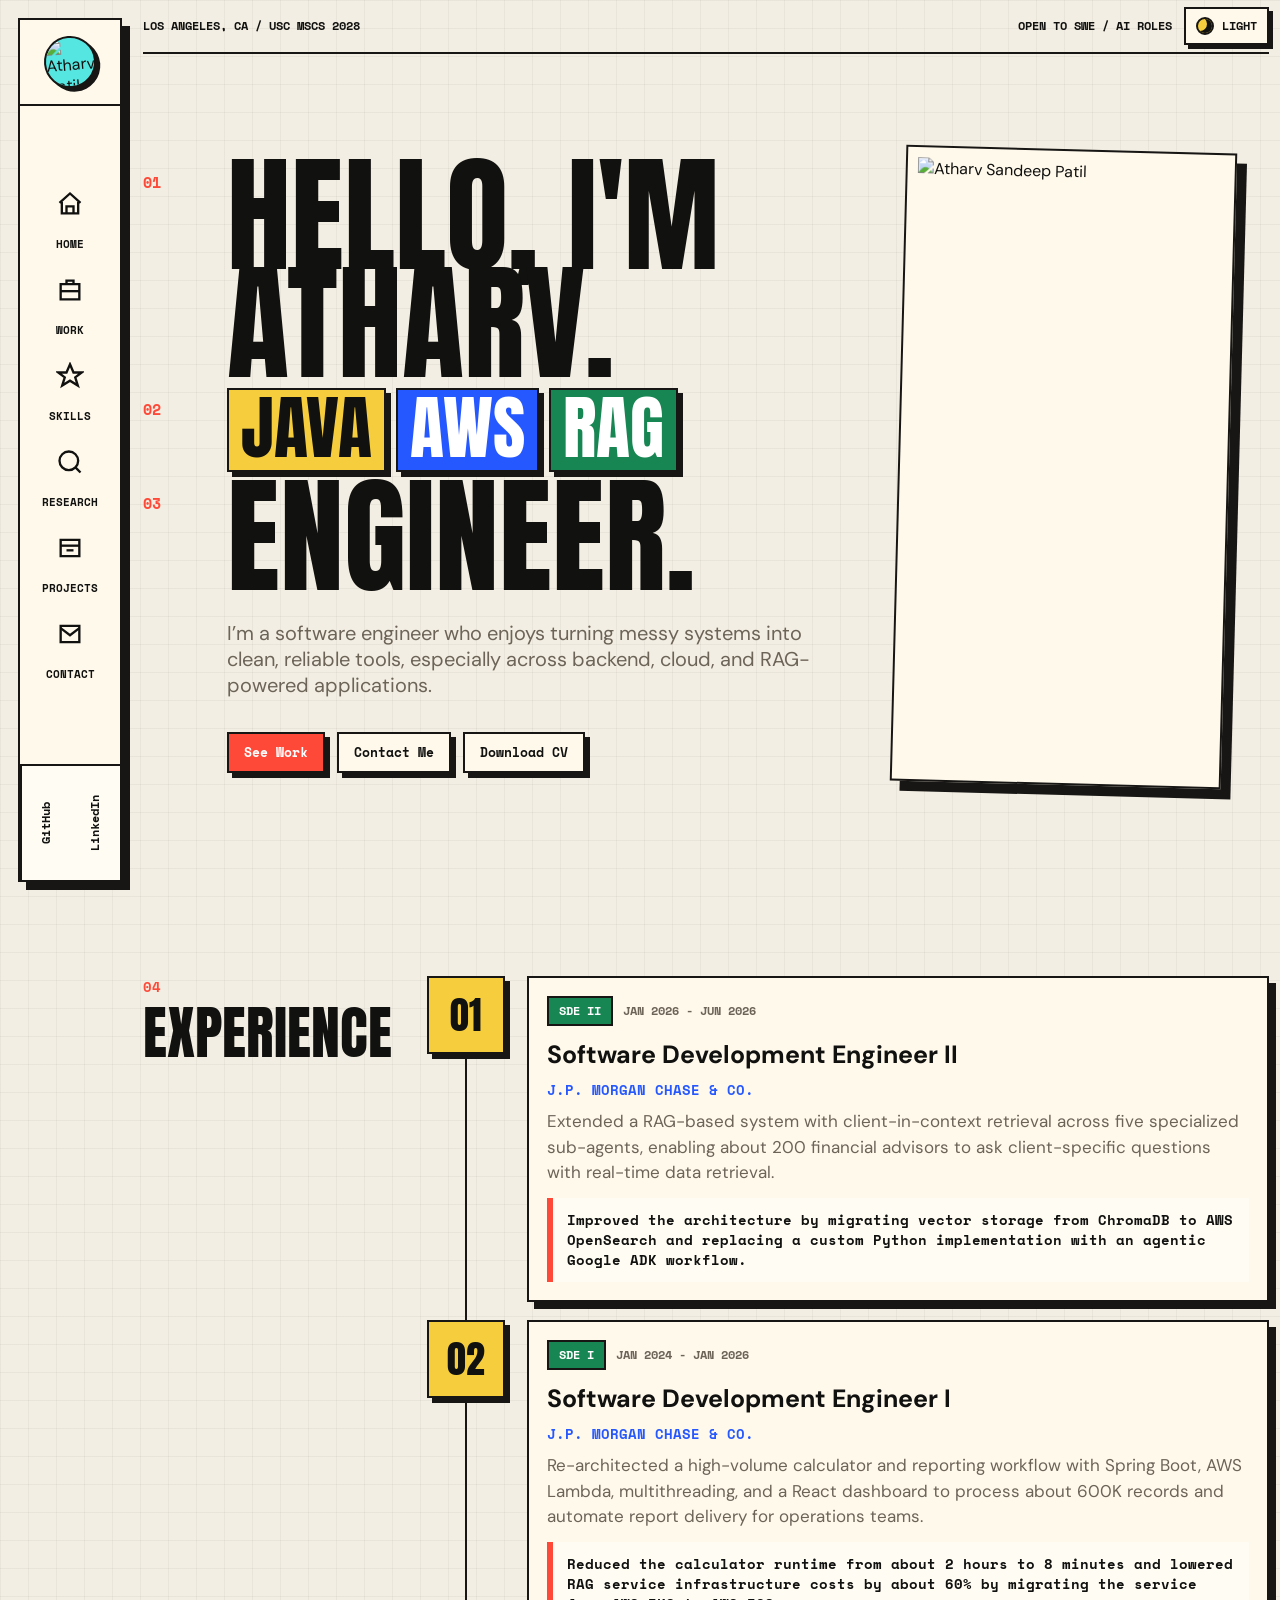
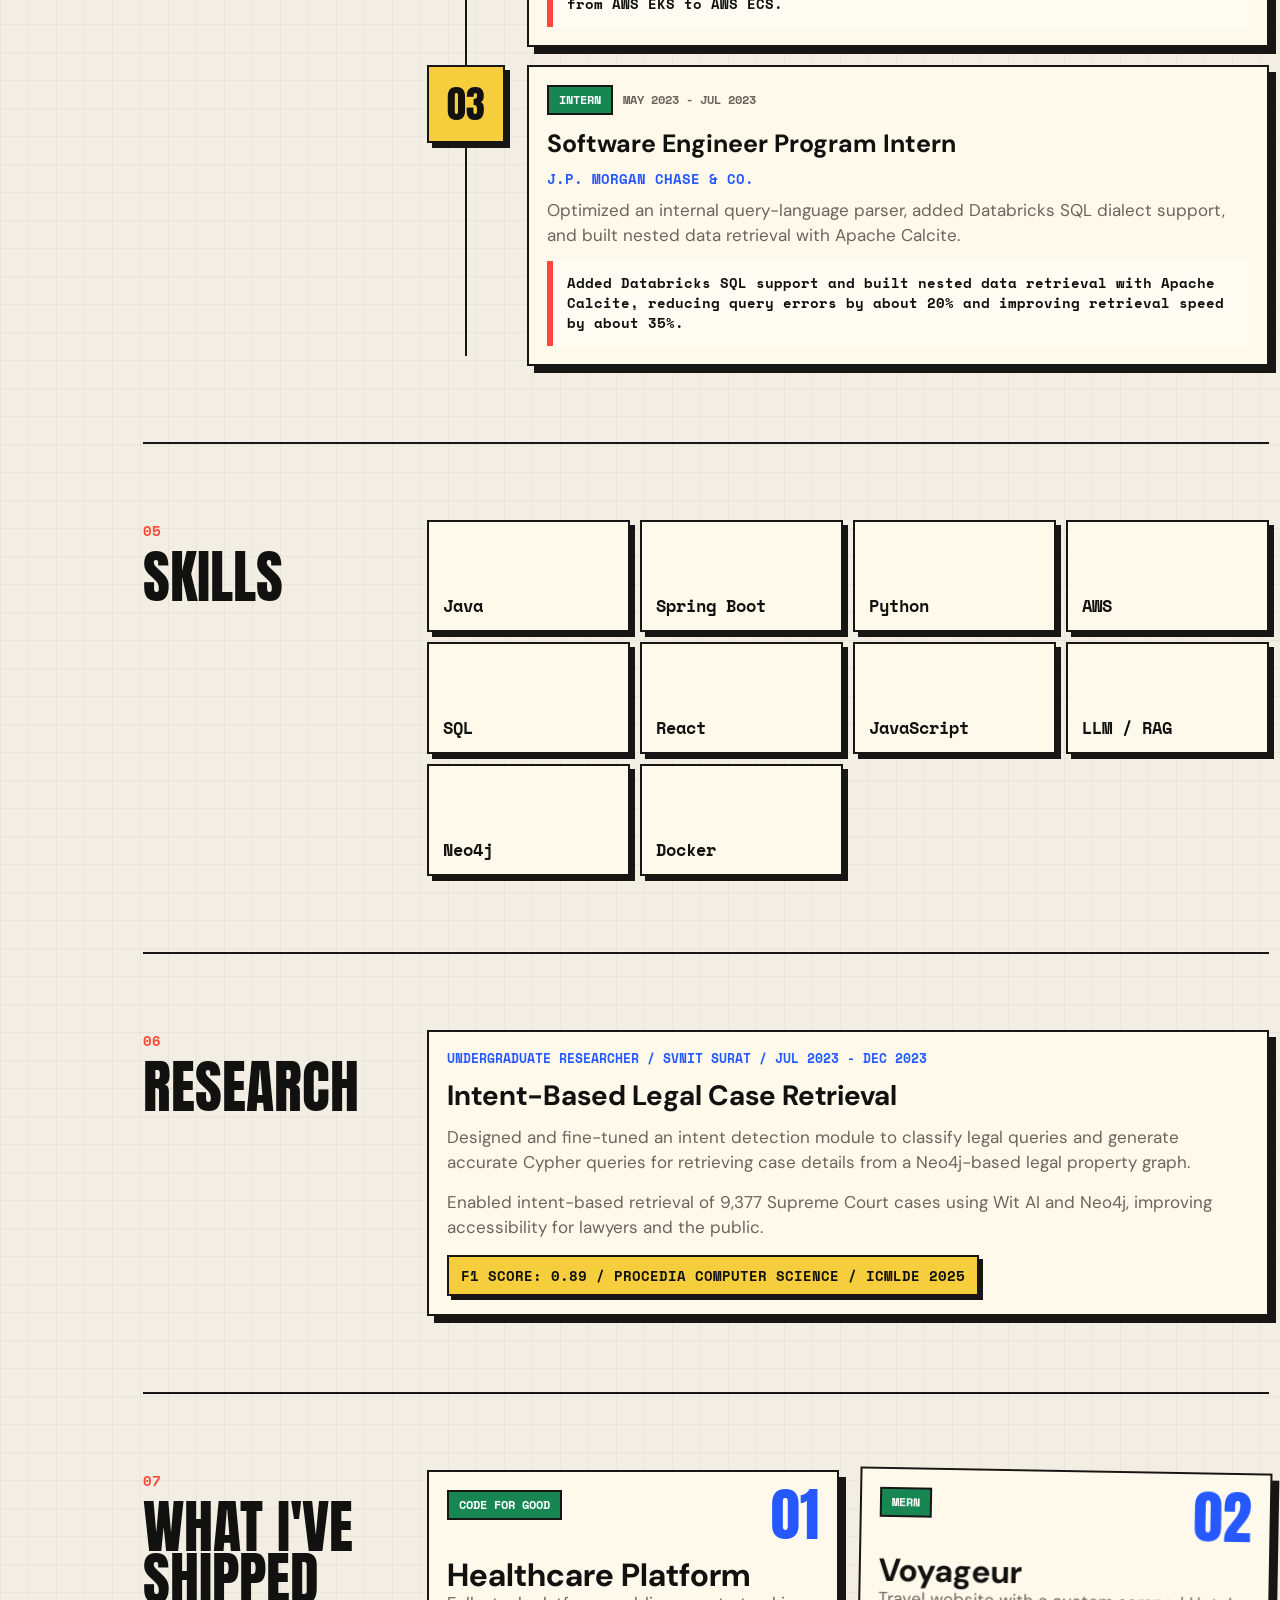
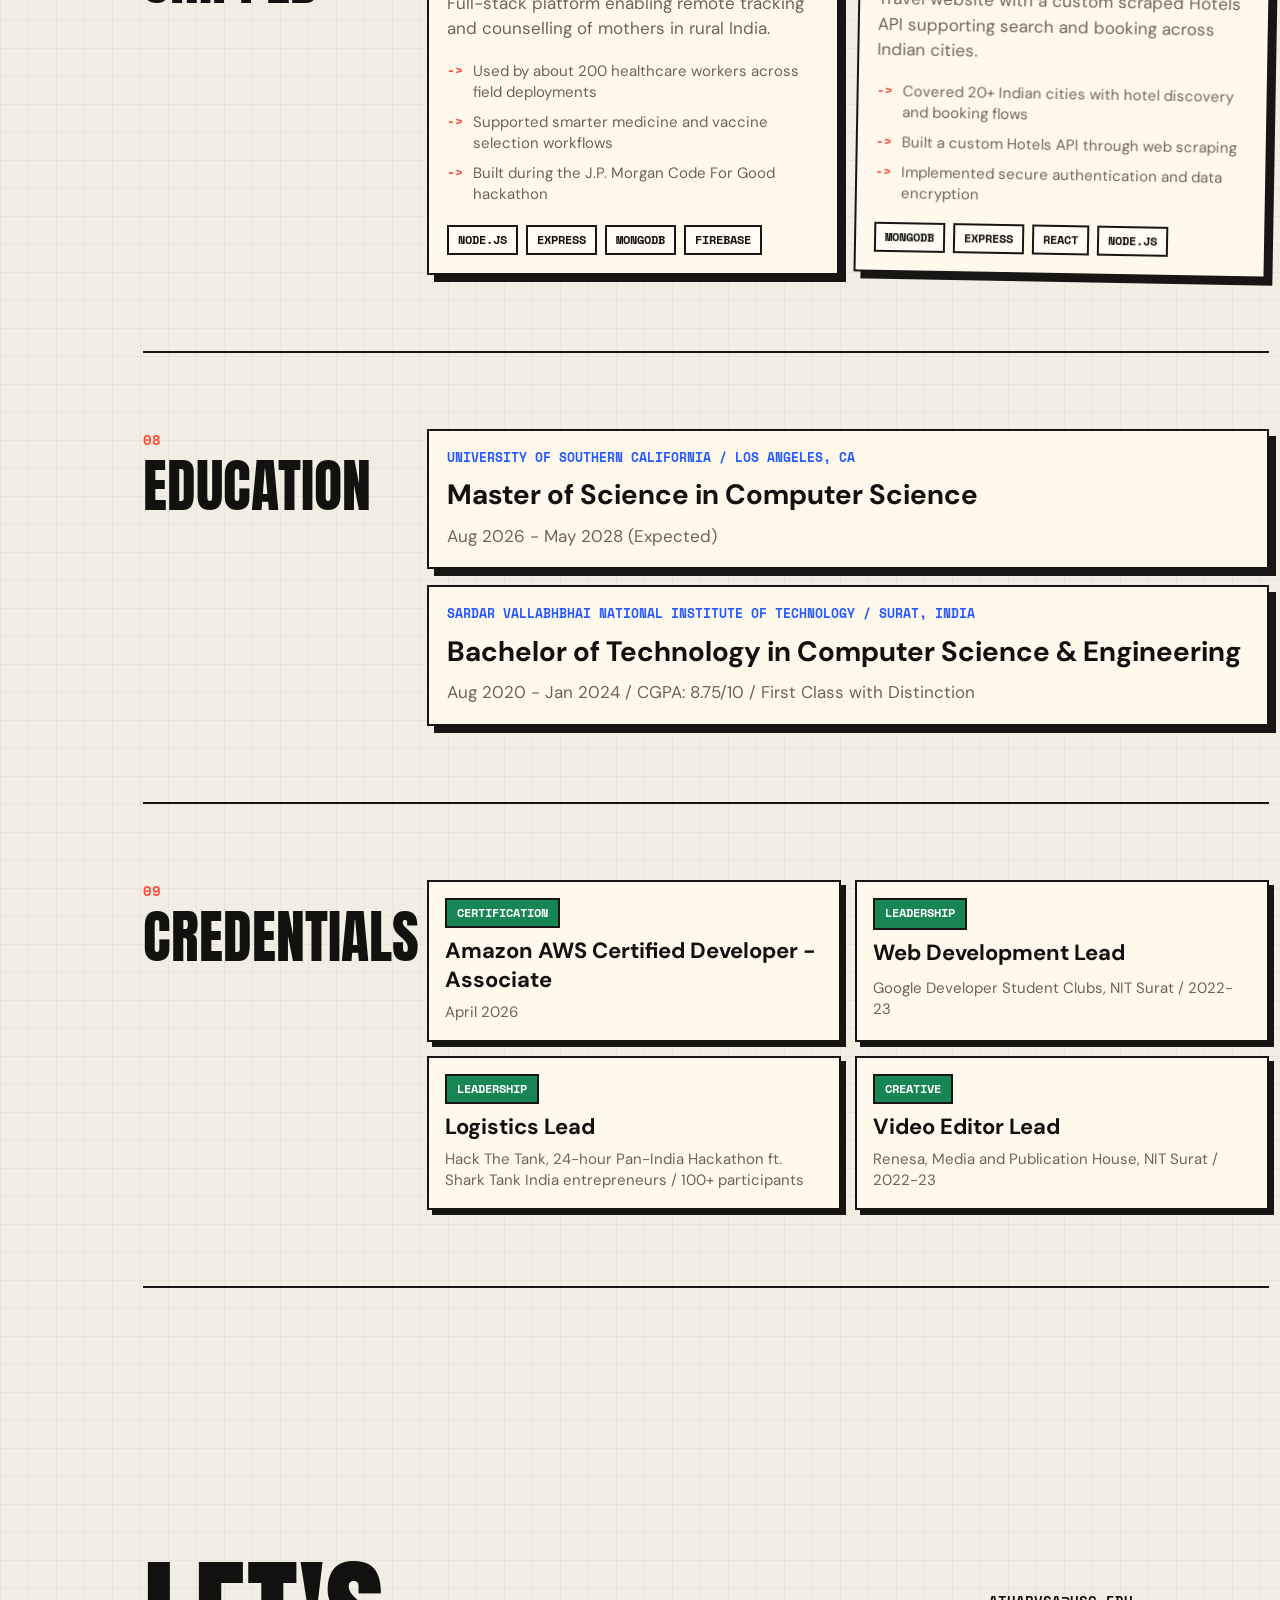
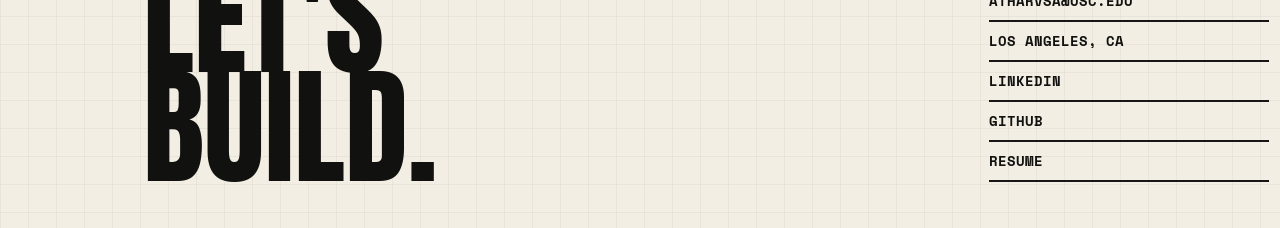
==== prototype/porfolio-v2-prototype.html @ e9c9cb38 "Polish prototype hero and experience copy" ====
<!doctype html>
<html lang="en">
<head>
  <meta charset="UTF-8">
  <meta name="viewport" content="width=device-width, initial-scale=1">
  <title>Atharv Sandeep Patil - Portfolio Prototype</title>
  <link rel="preconnect" href="https://fonts.googleapis.com">
  <link rel="preconnect" href="https://fonts.gstatic.com" crossorigin>
  <link href="https://fonts.googleapis.com/css2?family=Anton&family=DM+Sans:wght@400;500;700&family=Space+Mono:wght@400;700&display=swap" rel="stylesheet">
  <style>
    :root {
      --paper: #f3eee3;
      --ink: #11110f;
      --muted: #6d6458;
      --line: #171614;
      --card: #fff9ec;
      --red: #ff4938;
      --blue: #2658ff;
      --green: #178653;
      --yellow: #f6ce3d;
      --grid-line: rgba(17,17,15,.045);
      --dock-fill: rgba(255,255,255,.38);
      --rail: 104px;
      --max: 1180px;
    }
    [data-theme="dark"] {
      --paper: #10100f;
      --ink: #f3eee3;
      --muted: #b9ad9b;
      --line: #f3eee3;
      --card: #191817;
      --red: #ff5a48;
      --blue: #6f92ff;
      --green: #35b978;
      --yellow: #f6ce3d;
      --grid-line: rgba(243,238,227,.055);
      --dock-fill: rgba(255,255,255,.07);
    }
    * { box-sizing: border-box; }
    html { scroll-behavior: smooth; }
    body {
      margin: 0;
      color: var(--ink);
      background:
        linear-gradient(var(--grid-line) 1px, transparent 1px),
        linear-gradient(90deg, var(--grid-line) 1px, transparent 1px),
        var(--paper);
      background-size: 28px 28px;
      font-family: "DM Sans", sans-serif;
      transition: background .22s ease, color .22s ease;
    }
    .side-nav {
      position: fixed;
      inset: 18px auto 18px 18px;
      z-index: 30;
      width: var(--rail);
      border: 2px solid var(--line);
      background: var(--card);
      box-shadow: 8px 8px 0 var(--line);
      display: grid;
      grid-template-rows: 86px 1fr 116px;
    }
    .mark {
      display: grid;
      place-items: center;
      border-bottom: 2px solid var(--line);
      color: var(--ink);
      background: var(--card);
      text-decoration: none;
    }
    .mark img {
      width: 52px;
      height: 52px;
      border: 2px solid var(--line);
      border-radius: 50%;
      background: #55e6e1;
      box-shadow: 4px 4px 0 var(--line);
      transform: rotate(-5deg);
    }
    .rail-links {
      display: grid;
      align-content: center;
      gap: 8px;
      padding: 12px 10px;
    }
    .rail-links a {
      min-height: 78px;
      color: var(--ink);
      text-decoration: none;
      border: 2px solid transparent;
      display: grid;
      place-items: center;
      gap: 8px;
      font: 700 11px/1 "Space Mono", monospace;
      text-transform: uppercase;
      border-radius: 18px;
      transition: background .18s ease, color .18s ease, border-color .18s ease, transform .18s ease;
    }
    .rail-links a:first-child { border-top: 2px solid transparent; }
    .rail-links a:hover {
      background: var(--yellow);
      border-color: var(--line);
      transform: rotate(-2deg);
    }
    .rail-links svg {
      width: 28px;
      height: 28px;
      stroke-width: 2;
    }
    .rail-bottom {
      border-top: 2px solid var(--line);
      display: grid;
      grid-template-columns: 1fr 1fr;
    }
    .rail-bottom a {
      display: grid;
      place-items: center;
      color: var(--ink);
      text-decoration: none;
      font: 700 12px/1 "Space Mono", monospace;
      border-right: 2px solid var(--line);
      writing-mode: vertical-rl;
      transform: rotate(180deg);
      background: var(--dock-fill);
    }
    .rail-bottom a:last-child { border-right: 0; }
    .page {
      margin-left: calc(var(--rail) + 28px);
    }
    .wrap {
      width: min(var(--max), calc(92vw - var(--rail) / 2));
      margin: 0 auto;
    }
    .top-strip {
      min-height: 54px;
      border-bottom: 2px solid var(--line);
      display: flex;
      justify-content: space-between;
      align-items: center;
      font: 700 12px/1 "Space Mono", monospace;
      text-transform: uppercase;
    }
    .top-strip span {
      display: inline-flex;
      align-items: center;
      gap: 12px;
      flex-wrap: wrap;
    }
    .theme-toggle {
      color: var(--ink);
      background: var(--card);
      border: 2px solid var(--line);
      padding: 8px 10px;
      font: 700 12px/1 "Space Mono", monospace;
      text-transform: uppercase;
      cursor: pointer;
      box-shadow: 4px 4px 0 var(--line);
      display: inline-flex;
      align-items: center;
      gap: 8px;
      transition: transform .16s ease, box-shadow .16s ease, background .16s ease;
    }
    .theme-toggle:hover {
      background: var(--yellow);
      transform: translate(2px, 2px);
      box-shadow: 2px 2px 0 var(--line);
    }
    .toggle-icon {
      width: 18px;
      height: 18px;
      border: 2px solid var(--line);
      border-radius: 50%;
      background: var(--yellow);
      box-shadow: inset -5px -2px 0 var(--ink);
    }
    [data-theme="dark"] .toggle-icon {
      background: var(--ink);
      box-shadow: inset 6px 0 0 var(--yellow);
    }
    .hero {
      min-height: calc(100vh - 54px);
      display: grid;
      grid-template-columns: 1.25fr .75fr;
      gap: 30px;
      align-items: center;
      padding: 34px 0 54px;
    }
    .hello {
      display: grid;
      gap: 10px;
    }
    .sentence {
      display: grid;
      grid-template-columns: 70px 1fr;
      gap: 14px;
      align-items: start;
    }
    .sentence small {
      padding-top: 14px;
      font: 700 15px/1 "Space Mono", monospace;
      color: var(--red);
    }
    h1 {
      margin: 0;
      font: 400 clamp(4.4rem, 10vw, 11rem)/.85 Anton, sans-serif;
      text-transform: uppercase;
      letter-spacing: 0;
    }
    .role {
      display: flex;
      flex-wrap: wrap;
      gap: 10px;
      font: 400 clamp(2.7rem, 5.5vw, 6rem)/.9 Anton, sans-serif;
      text-transform: uppercase;
    }
    .word {
      border: 2px solid var(--line);
      padding: 6px 12px 10px;
      background: var(--yellow);
      box-shadow: 5px 5px 0 var(--line);
    }
    .word:nth-child(2) { background: var(--blue); color: #fff; }
    .word:nth-child(3) { background: var(--green); color: #fff; }
    .lede {
      max-width: 720px;
      color: var(--muted);
      font-size: 20px;
      margin: 20px 0 0 84px;
    }
    .actions {
      display: flex;
      gap: 12px;
      flex-wrap: wrap;
      margin: 24px 0 0 84px;
    }
    .btn {
      color: var(--ink);
      text-decoration: none;
      border: 2px solid var(--line);
      background: var(--card);
      padding: 12px 15px;
      font: 700 13px/1 "Space Mono", monospace;
      box-shadow: 5px 5px 0 var(--line);
      transition: transform .16s ease, box-shadow .16s ease;
    }
    .btn:hover {
      transform: translate(3px, 3px);
      box-shadow: 2px 2px 0 var(--line);
    }
    .btn.primary {
      background: var(--red);
      color: #fff;
    }
    .photo-card {
      border: 2px solid var(--line);
      background: var(--card);
      padding: 10px;
      box-shadow: 10px 10px 0 var(--line);
      transform: rotate(1.5deg);
    }
    .photo-card img {
      width: 100%;
      height: min(68vh, 640px);
      object-fit: cover;
      object-position: center 22%;
      display: block;
    }
    .section {
      display: grid;
      grid-template-columns: 250px 1fr;
      gap: 34px;
      padding: 76px 0;
      border-bottom: 2px solid var(--line);
    }
    .section-title {
      position: sticky;
      top: 24px;
      align-self: start;
    }
    .section-title small {
      font: 700 14px/1 "Space Mono", monospace;
      color: var(--red);
    }
    .section-title h2 {
      margin: 10px 0 0;
      font: 400 58px/.9 Anton, sans-serif;
      text-transform: uppercase;
    }
    .stack {
      display: grid;
      gap: 16px;
    }
    .timeline {
      position: relative;
      display: grid;
      gap: 18px;
    }
    .timeline::before {
      content: "";
      position: absolute;
      left: 38px;
      top: 10px;
      bottom: 10px;
      width: 2px;
      background: var(--line);
    }
    .timeline-item {
      display: grid;
      grid-template-columns: 82px 1fr;
      gap: 18px;
      position: relative;
    }
    .timeline-dot {
      width: 78px;
      height: 78px;
      border: 2px solid var(--line);
      background: var(--yellow);
      display: grid;
      place-items: center;
      font: 400 38px/.85 Anton, sans-serif;
      color: var(--ink);
      box-shadow: 5px 5px 0 var(--line);
      z-index: 1;
    }
    .timeline-card {
      border: 2px solid var(--line);
      background: var(--card);
      box-shadow: 7px 7px 0 var(--line);
      padding: 18px;
      display: grid;
      gap: 12px;
      transition: transform .16s ease, box-shadow .16s ease;
    }
    .timeline-card:hover {
      transform: translate(3px, 3px);
      box-shadow: 4px 4px 0 var(--line);
    }
    .timeline-meta {
      display: flex;
      align-items: center;
      gap: 10px;
      flex-wrap: wrap;
    }
    .timeline-role {
      border: 2px solid var(--line);
      background: var(--green);
      color: #fff;
      padding: 7px 10px;
      font: 700 12px/1 "Space Mono", monospace;
      text-transform: uppercase;
    }
    .timeline-date {
      color: var(--muted);
      font: 700 12px/1 "Space Mono", monospace;
      text-transform: uppercase;
    }
    .timeline-card h3 {
      margin: 0;
      font-size: 25px;
    }
    .timeline-company {
      color: var(--blue);
      font: 700 14px/1 "Space Mono", monospace;
      text-transform: uppercase;
    }
    .timeline-card p {
      margin: 0;
      color: var(--muted);
      font-size: 17px;
      line-height: 1.5;
    }
    .timeline-highlight {
      border-left: 6px solid var(--red);
      background: var(--dock-fill);
      padding: 12px 14px;
      color: var(--ink);
      font: 700 14px/1.45 "Space Mono", monospace;
    }
    .case {
      display: grid;
      grid-template-columns: 82px 1fr 150px;
      gap: 18px;
      border: 2px solid var(--line);
      background: var(--card);
      padding: 16px;
      box-shadow: 7px 7px 0 var(--line);
    }
    .case-num {
      font: 400 58px/.85 Anton, sans-serif;
      color: var(--green);
    }
    .case h3 {
      margin: 0 0 8px;
      font-size: 24px;
    }
    .case p {
      margin: 0;
      color: var(--muted);
      font-size: 17px;
    }
    .tag {
      justify-self: end;
      align-self: start;
      border: 2px solid var(--line);
      background: var(--yellow);
      padding: 8px 10px;
      font: 700 12px/1 "Space Mono", monospace;
      text-transform: uppercase;
    }
    .skills {
      display: grid;
      grid-template-columns: repeat(4, 1fr);
      gap: 10px;
    }
    .skill {
      min-height: 112px;
      border: 2px solid var(--line);
      background: var(--card);
      padding: 14px;
      display: grid;
      align-content: end;
      font: 700 17px/1.1 "Space Mono", monospace;
      box-shadow: 5px 5px 0 var(--line);
    }
    .project-grid {
      display: grid;
      grid-template-columns: repeat(2, 1fr);
      gap: 18px;
    }
    .project-card {
      min-height: 360px;
      border: 2px solid var(--line);
      background: var(--card);
      box-shadow: 7px 7px 0 var(--line);
      padding: 18px;
      display: grid;
      align-content: space-between;
      gap: 18px;
      transition: transform .16s ease, box-shadow .16s ease, background .16s ease;
    }
    .project-card:nth-child(2) {
      transform: rotate(1deg);
    }
    .project-card:hover {
      transform: translate(3px, 3px);
      box-shadow: 4px 4px 0 var(--line);
      background: var(--yellow);
    }
    .project-card:nth-child(2):hover {
      transform: rotate(1deg) translate(3px, 3px);
    }
    .project-top {
      display: flex;
      justify-content: space-between;
      align-items: flex-start;
      gap: 14px;
    }
    .project-tag {
      width: fit-content;
      border: 2px solid var(--line);
      background: var(--green);
      color: #fff;
      padding: 7px 10px;
      font: 700 12px/1 "Space Mono", monospace;
      text-transform: uppercase;
    }
    .project-index {
      font: 400 58px/.85 Anton, sans-serif;
      color: var(--blue);
    }
    .project-card h3 {
      margin: 0;
      font-size: 32px;
      line-height: 1;
    }
    .project-card p {
      margin: 0;
      color: var(--muted);
      font-size: 17px;
      line-height: 1.5;
    }
    .project-bullets {
      list-style: none;
      display: grid;
      gap: 9px;
      padding: 0;
      margin: 0;
    }
    .project-bullets li {
      color: var(--muted);
      font-size: 15px;
      line-height: 1.4;
      display: grid;
      grid-template-columns: 18px 1fr;
      gap: 8px;
    }
    .project-bullets li::before {
      content: "->";
      color: var(--red);
      font: 700 13px/1.4 "Space Mono", monospace;
    }
    .tech-stack {
      display: flex;
      flex-wrap: wrap;
      gap: 8px;
    }
    .tech-chip {
      border: 2px solid var(--line);
      background: var(--dock-fill);
      color: var(--ink);
      padding: 7px 9px;
      font: 700 12px/1 "Space Mono", monospace;
      text-transform: uppercase;
    }
    .research-card,
    .education-card {
      border: 2px solid var(--line);
      background: var(--card);
      box-shadow: 7px 7px 0 var(--line);
      padding: 18px;
      display: grid;
      gap: 14px;
    }
    .research-card h3,
    .education-card h3 {
      margin: 0;
      font-size: 28px;
      line-height: 1.05;
    }
    .research-meta,
    .education-meta {
      color: var(--blue);
      font: 700 13px/1.35 "Space Mono", monospace;
      text-transform: uppercase;
    }
    .research-card p,
    .education-card p {
      margin: 0;
      color: var(--muted);
      font-size: 17px;
      line-height: 1.5;
    }
    .research-score {
      width: fit-content;
      border: 2px solid var(--line);
      background: var(--yellow);
      padding: 10px 12px;
      font: 700 14px/1.25 "Space Mono", monospace;
      text-transform: uppercase;
      box-shadow: 4px 4px 0 var(--line);
    }
    .cert-list {
      display: grid;
      grid-template-columns: repeat(2, 1fr);
      gap: 14px;
    }
    .cert-item {
      border: 2px solid var(--line);
      background: var(--card);
      box-shadow: 5px 5px 0 var(--line);
      padding: 16px;
      display: grid;
      gap: 8px;
    }
    .cert-item h3 {
      margin: 0;
      font-size: 22px;
    }
    .cert-item p {
      margin: 0;
      color: var(--muted);
      font-size: 15px;
      line-height: 1.45;
    }
    .cert-label {
      width: fit-content;
      border: 2px solid var(--line);
      background: var(--green);
      color: #fff;
      padding: 7px 10px;
      font: 700 12px/1 "Space Mono", monospace;
      text-transform: uppercase;
    }
    .contact {
      min-height: 60vh;
      display: grid;
      grid-template-columns: 1fr 280px;
      gap: 26px;
      align-items: end;
      padding: 80px 0 46px;
    }
    .contact h2 {
      margin: 0;
      font: 400 clamp(4.2rem, 10vw, 10rem)/.85 Anton, sans-serif;
      text-transform: uppercase;
    }
    .contact a {
      display: block;
      color: var(--ink);
      text-decoration: none;
      border-bottom: 2px solid var(--line);
      padding: 12px 0;
      font: 700 14px/1 "Space Mono", monospace;
      text-transform: uppercase;
    }
    @media (max-width: 980px) {
      :root { --rail: 78px; }
      .side-nav {
        inset: 14px auto 14px 14px;
        grid-template-rows: 70px 1fr 96px;
        box-shadow: 5px 5px 0 var(--line);
      }
      .mark { font-size: 20px; }
      .mark img {
        width: 44px;
        height: 44px;
        box-shadow: 3px 3px 0 var(--line);
      }
      .rail-links { padding: 8px 7px; gap: 6px; }
      .rail-links a { min-height: 70px; font-size: 0; border-radius: 14px; }
      .rail-links svg { width: 25px; height: 25px; }
      .hero, .section, .contact { grid-template-columns: 1fr; }
      .photo-card { transform: none; }
      .timeline::before { left: 34px; }
      .timeline-item { grid-template-columns: 74px 1fr; }
      .timeline-dot {
        width: 70px;
        height: 70px;
        font-size: 34px;
      }
      .case { grid-template-columns: 1fr; }
      .tag { justify-self: start; }
      .skills { grid-template-columns: repeat(2, 1fr); }
      .project-grid { grid-template-columns: 1fr; }
      .cert-list { grid-template-columns: 1fr; }
      .project-card:nth-child(2) { transform: none; }
      .project-card:nth-child(2):hover { transform: translate(3px, 3px); }
      .section-title { position: static; }
    }
    @media (max-width: 620px) {
      :root { --rail: 0px; }
      .side-nav {
        inset: auto 12px 12px 12px;
        width: auto;
        height: 70px;
        grid-template-rows: 1fr;
        grid-template-columns: 64px 1fr;
        border: 2px solid var(--line);
        box-shadow: 5px 5px 0 var(--line);
      }
      .mark { border-bottom: 0; border-right: 2px solid var(--line); }
      .rail-links {
        grid-auto-flow: column;
        grid-auto-columns: 1fr;
        align-content: stretch;
        padding: 6px;
      }
      .rail-links a {
        min-height: 54px;
        border-top: 0;
        border-bottom: 0;
        border-right: 0;
        border-radius: 12px;
      }
      .rail-links a:first-child { border-top: 0; }
      .rail-bottom { display: none; }
      .page { margin-left: 0; padding-bottom: 74px; }
      .wrap { width: min(92vw, var(--max)); }
      .top-strip {
        display: flex;
        min-height: auto;
        padding: 14px 0;
        gap: 12px;
        align-items: flex-start;
        flex-direction: column;
      }
      .hero { padding-top: 34px; min-height: auto; }
      h1 { font-size: 64px; }
      .role { font-size: 38px; }
      .sentence { grid-template-columns: 42px 1fr; }
      .lede, .actions { margin-left: 0; }
      .timeline::before { display: none; }
      .timeline-item { grid-template-columns: 1fr; }
      .timeline-dot {
        width: fit-content;
        height: auto;
        padding: 8px 12px;
      }
      .skills, .project-grid, .cert-list { grid-template-columns: 1fr; }
    }
  </style>
</head>
<body>
  <aside class="side-nav" aria-label="Primary navigation">
    <a class="mark" href="#home" aria-label="Atharv Patil home">
      <img src="../images/logo.png" alt="Atharv Patil logo">
    </a>
    <nav class="rail-links">
      <a href="#home" aria-label="Home">
        <svg viewBox="0 0 24 24" fill="none" stroke="currentColor"><path d="M3 11l9-8 9 8"/><path d="M5 10v10h14V10"/><path d="M9 20v-6h6v6"/></svg>
        Home
      </a>
      <a href="#experience" aria-label="Experience">
        <svg viewBox="0 0 24 24" fill="none" stroke="currentColor"><path d="M4 7h16v13H4z"/><path d="M9 7V4h6v3"/><path d="M4 13h16"/></svg>
        Work
      </a>
      <a href="#skills" aria-label="Skills">
        <svg viewBox="0 0 24 24" fill="none" stroke="currentColor"><path d="M12 2l3 7h7l-5.5 4.2 2.2 7L12 16l-6.7 4.2 2.2-7L2 9h7z"/></svg>
        Skills
      </a>
      <a href="#research" aria-label="Research">
        <svg viewBox="0 0 24 24" fill="none" stroke="currentColor"><circle cx="11" cy="11" r="8"/><path d="M21 21l-4.35-4.35"/></svg>
        Research
      </a>
      <a href="#projects" aria-label="Projects">
        <svg viewBox="0 0 24 24" fill="none" stroke="currentColor"><path d="M4 5h16v14H4z"/><path d="M4 10h16"/><path d="M9 14h6"/></svg>
        Projects
      </a>
      <a href="#contact" aria-label="Contact">
        <svg viewBox="0 0 24 24" fill="none" stroke="currentColor"><path d="M4 5h16v14H4z"/><path d="M4 7l8 6 8-6"/></svg>
        Contact
      </a>
    </nav>
    <div class="rail-bottom">
      <a href="https://github.com/Atharvp18" target="_blank" rel="noopener">GitHub</a>
      <a href="https://www.linkedin.com/in/atharv-patil-936466206/" target="_blank" rel="noopener">LinkedIn</a>
    </div>
  </aside>

  <main class="page">
    <div class="top-strip wrap">
      <span>Los Angeles, CA / USC MSCS 2028</span>
      <span>
        Open to SWE / AI roles
        <button class="theme-toggle" id="themeToggle" type="button" aria-label="Toggle dark theme" aria-pressed="false">
          <span class="toggle-icon" aria-hidden="true"></span>
          <span id="themeLabel">Light</span>
        </button>
      </span>
    </div>

    <section id="home" class="hero wrap">
      <div class="hello">
        <div class="sentence">
          <small>01</small>
          <h1>Hello, I'm<br>Atharv.</h1>
        </div>
        <div class="sentence">
          <small>02</small>
          <div class="role">
            <span class="word">Java</span>
            <span class="word">AWS</span>
            <span class="word">RAG</span>
          </div>
        </div>
        <div class="sentence">
          <small>03</small>
          <h1>Engineer.</h1>
        </div>
        <p class="lede">I’m a software engineer who enjoys turning messy systems into clean, reliable tools, especially across backend, cloud, and RAG-powered applications.</p>
        <div class="actions">
          <a class="btn primary" href="#experience">See Work</a>
          <a class="btn" href="#contact">Contact Me</a>
          <a class="btn" href="./Atharv_Sandeep_Patil_Resume.pdf" download>Download CV</a>
        </div>
      </div>
      <figure class="photo-card">
        <img src="../images/IMG_3707_upright.jpg" alt="Atharv Sandeep Patil">
      </figure>
    </section>

    <section id="experience" class="section wrap">
      <aside class="section-title"><small>04</small><h2>Experience</h2></aside>
      <div class="timeline">
        <article class="timeline-item">
          <div class="timeline-dot">01</div>
          <div class="timeline-card">
            <div class="timeline-meta">
              <span class="timeline-role">SDE II</span>
              <span class="timeline-date">Jan 2026 - Jun 2026</span>
            </div>
            <h3>Software Development Engineer II</h3>
            <div class="timeline-company">J.P. Morgan Chase & Co.</div>
            <p>Extended a RAG-based system with client-in-context retrieval across five specialized sub-agents, enabling about 200 financial advisors to ask client-specific questions with real-time data retrieval.</p>
            <div class="timeline-highlight">Improved the architecture by migrating vector storage from ChromaDB to AWS OpenSearch and replacing a custom Python implementation with an agentic Google ADK workflow.</div>
          </div>
        </article>

        <article class="timeline-item">
          <div class="timeline-dot">02</div>
          <div class="timeline-card">
            <div class="timeline-meta">
              <span class="timeline-role">SDE I</span>
              <span class="timeline-date">Jan 2024 - Jan 2026</span>
            </div>
            <h3>Software Development Engineer I</h3>
            <div class="timeline-company">J.P. Morgan Chase & Co.</div>
            <p>Re-architected a high-volume calculator and reporting workflow with Spring Boot, AWS Lambda, multithreading, and a React dashboard to process about 600K records and automate report delivery for operations teams.</p>
            <div class="timeline-highlight">Reduced the calculator runtime from about 2 hours to 8 minutes and lowered RAG service infrastructure costs by about 60% by migrating the service from AWS EKS to AWS ECS.</div>
          </div>
        </article>

        <article class="timeline-item">
          <div class="timeline-dot">03</div>
          <div class="timeline-card">
            <div class="timeline-meta">
              <span class="timeline-role">Intern</span>
              <span class="timeline-date">May 2023 - Jul 2023</span>
            </div>
            <h3>Software Engineer Program Intern</h3>
            <div class="timeline-company">J.P. Morgan Chase & Co.</div>
            <p>Optimized an internal query-language parser, added Databricks SQL dialect support, and built nested data retrieval with Apache Calcite.</p>
            <div class="timeline-highlight">Added Databricks SQL support and built nested data retrieval with Apache Calcite, reducing query errors by about 20% and improving retrieval speed by about 35%.</div>
          </div>
        </article>
      </div>
    </section>

    <section id="skills" class="section wrap">
      <aside class="section-title"><small>05</small><h2>Skills</h2></aside>
      <div class="skills">
        <div class="skill">Java</div>
        <div class="skill">Spring Boot</div>
        <div class="skill">Python</div>
        <div class="skill">AWS</div>
        <div class="skill">SQL</div>
        <div class="skill">React</div>
        <div class="skill">JavaScript</div>
        <div class="skill">LLM / RAG</div>
        <div class="skill">Neo4j</div>
        <div class="skill">Docker</div>
      </div>
    </section>

    <section id="research" class="section wrap">
      <aside class="section-title"><small>06</small><h2>Research</h2></aside>
      <div class="research-card">
        <div class="research-meta">Undergraduate Researcher / SVNIT Surat / Jul 2023 - Dec 2023</div>
        <h3>Intent-Based Legal Case Retrieval</h3>
        <p>Designed and fine-tuned an intent detection module to classify legal queries and generate accurate Cypher queries for retrieving case details from a Neo4j-based legal property graph.</p>
        <p>Enabled intent-based retrieval of 9,377 Supreme Court cases using Wit AI and Neo4j, improving accessibility for lawyers and the public.</p>
        <div class="research-score">F1 Score: 0.89 / Procedia Computer Science / ICMLDE 2025</div>
      </div>
    </section>

    <section id="projects" class="section wrap">
      <aside class="section-title"><small>07</small><h2>What I've Shipped</h2></aside>
      <div class="project-grid">
        <article class="project-card">
          <div class="project-top">
            <span class="project-tag">Code For Good</span>
            <span class="project-index">01</span>
          </div>
          <div>
            <h3>Healthcare Platform</h3>
            <p>Full-stack platform enabling remote tracking and counselling of mothers in rural India.</p>
          </div>
          <ul class="project-bullets">
            <li>Used by about 200 healthcare workers across field deployments</li>
            <li>Supported smarter medicine and vaccine selection workflows</li>
            <li>Built during the J.P. Morgan Code For Good hackathon</li>
          </ul>
          <div class="tech-stack">
            <span class="tech-chip">Node.js</span>
            <span class="tech-chip">Express</span>
            <span class="tech-chip">MongoDB</span>
            <span class="tech-chip">Firebase</span>
          </div>
        </article>

        <article class="project-card">
          <div class="project-top">
            <span class="project-tag">MERN</span>
            <span class="project-index">02</span>
          </div>
          <div>
            <h3>Voyageur</h3>
            <p>Travel website with a custom scraped Hotels API supporting search and booking across Indian cities.</p>
          </div>
          <ul class="project-bullets">
            <li>Covered 20+ Indian cities with hotel discovery and booking flows</li>
            <li>Built a custom Hotels API through web scraping</li>
            <li>Implemented secure authentication and data encryption</li>
          </ul>
          <div class="tech-stack">
            <span class="tech-chip">MongoDB</span>
            <span class="tech-chip">Express</span>
            <span class="tech-chip">React</span>
            <span class="tech-chip">Node.js</span>
          </div>
        </article>
      </div>
    </section>

    <section id="education" class="section wrap">
      <aside class="section-title"><small>08</small><h2>Education</h2></aside>
      <div class="stack">
        <article class="education-card">
          <div class="education-meta">University of Southern California / Los Angeles, CA</div>
          <h3>Master of Science in Computer Science</h3>
          <p>Aug 2026 - May 2028 (Expected)</p>
        </article>
        <article class="education-card">
          <div class="education-meta">Sardar Vallabhbhai National Institute of Technology / Surat, India</div>
          <h3>Bachelor of Technology in Computer Science & Engineering</h3>
          <p>Aug 2020 - Jan 2024 / CGPA: 8.75/10 / First Class with Distinction</p>
        </article>
      </div>
    </section>

    <section id="certifications" class="section wrap">
      <aside class="section-title"><small>09</small><h2>Credentials</h2></aside>
      <div class="cert-list">
        <article class="cert-item">
          <span class="cert-label">Certification</span>
          <h3>Amazon AWS Certified Developer - Associate</h3>
          <p>April 2026</p>
        </article>
        <article class="cert-item">
          <span class="cert-label">Leadership</span>
          <h3>Web Development Lead</h3>
          <p>Google Developer Student Clubs, NIT Surat / 2022-23</p>
        </article>
        <article class="cert-item">
          <span class="cert-label">Leadership</span>
          <h3>Logistics Lead</h3>
          <p>Hack The Tank, 24-hour Pan-India Hackathon ft. Shark Tank India entrepreneurs / 100+ participants</p>
        </article>
        <article class="cert-item">
          <span class="cert-label">Creative</span>
          <h3>Video Editor Lead</h3>
          <p>Renesa, Media and Publication House, NIT Surat / 2022-23</p>
        </article>
      </div>
    </section>

    <section id="contact" class="contact wrap">
      <h2>Let's<br>Build.</h2>
      <div>
        <a href="mailto:atharvsa@usc.edu">atharvsa@usc.edu</a>
        <a href="#">Los Angeles, CA</a>
        <a href="https://www.linkedin.com/in/atharv-patil-936466206/" target="_blank" rel="noopener">LinkedIn</a>
        <a href="https://github.com/Atharvp18" target="_blank" rel="noopener">GitHub</a>
        <a href="./Atharv_Sandeep_Patil_Resume.pdf" download>Resume</a>
      </div>
    </section>
  </main>
  <script>
    (() => {
      const root = document.documentElement;
      const toggle = document.getElementById("themeToggle");
      const label = document.getElementById("themeLabel");
      const prefersDark = window.matchMedia("(prefers-color-scheme: dark)");

      const applyTheme = (theme) => {
        root.dataset.theme = theme;
        toggle.setAttribute("aria-pressed", String(theme === "dark"));
        label.textContent = theme === "dark" ? "Dark" : "Light";
      };

      const savedTheme = localStorage.getItem("portfolio-theme");
      applyTheme(savedTheme || (prefersDark.matches ? "dark" : "light"));

      toggle.addEventListener("click", () => {
        const nextTheme = root.dataset.theme === "dark" ? "light" : "dark";
        localStorage.setItem("portfolio-theme", nextTheme);
        applyTheme(nextTheme);
      });
    })();
  </script>
</body>
</html>
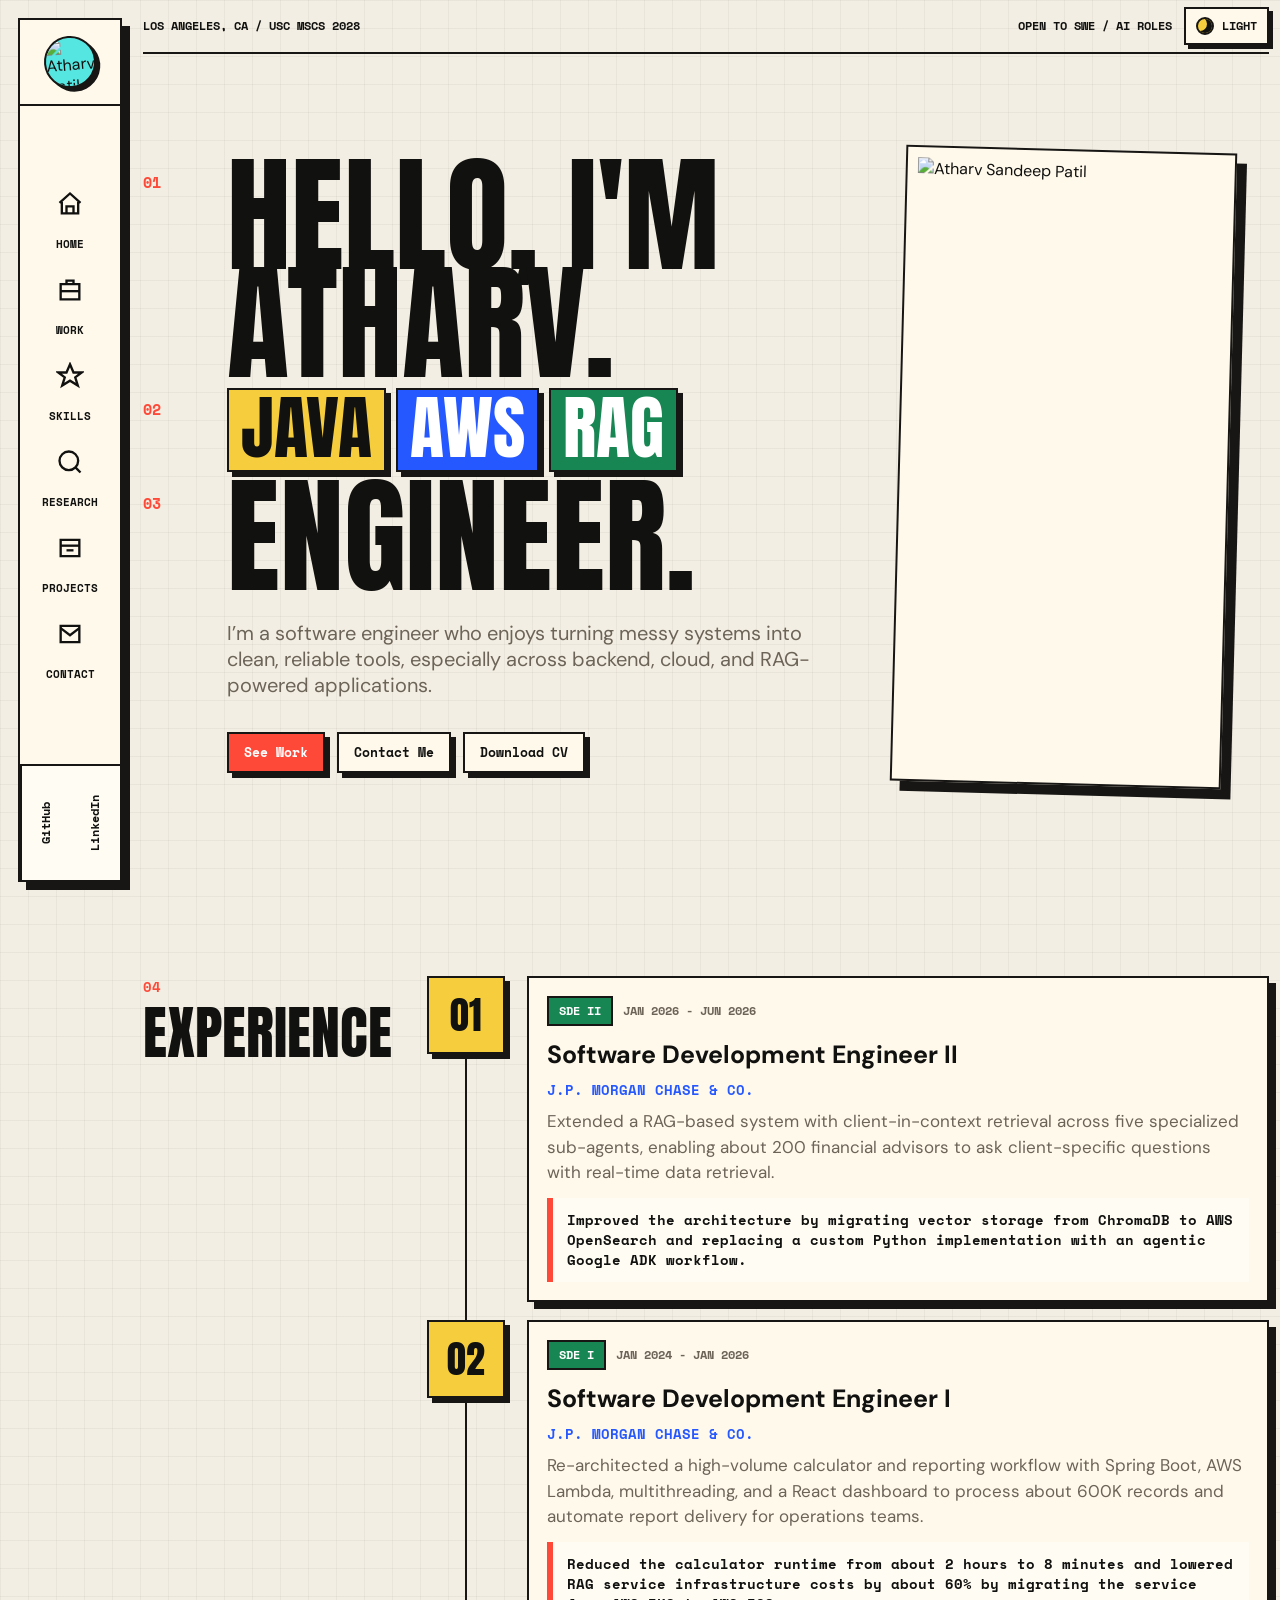
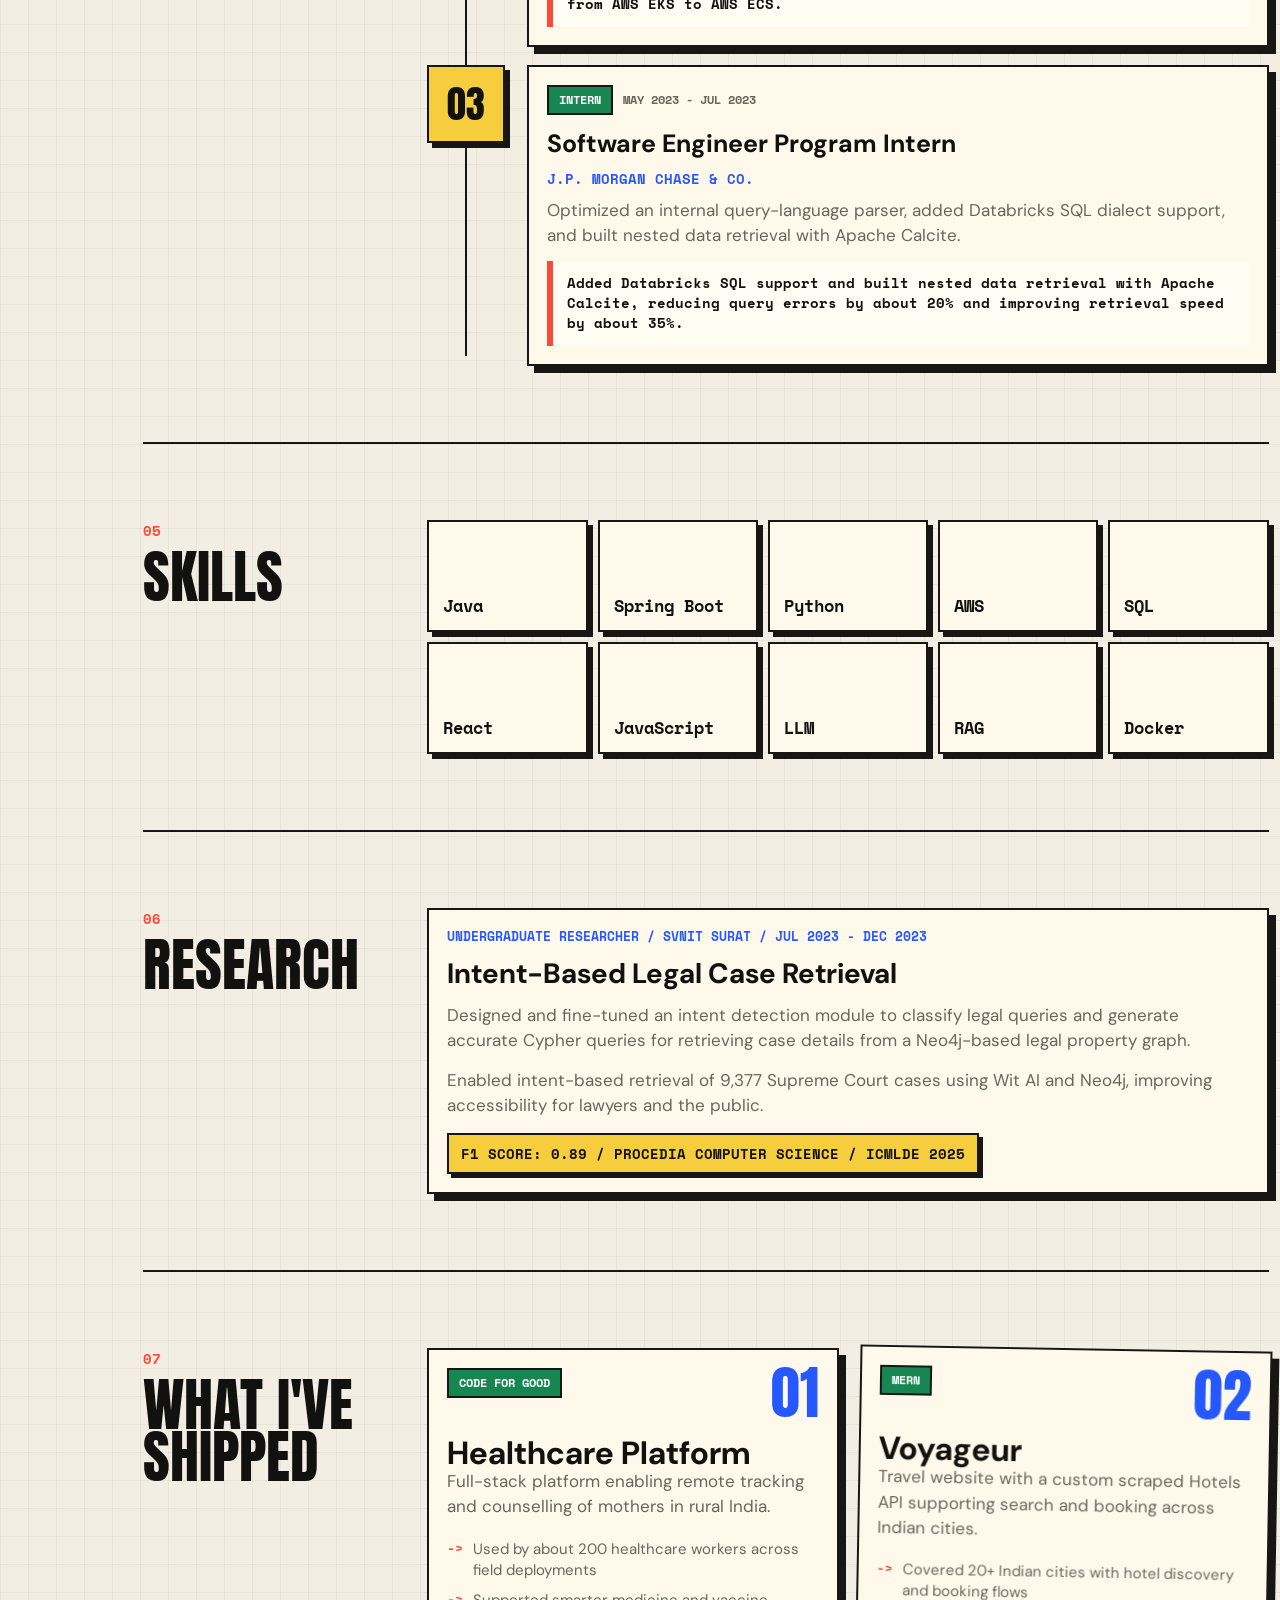
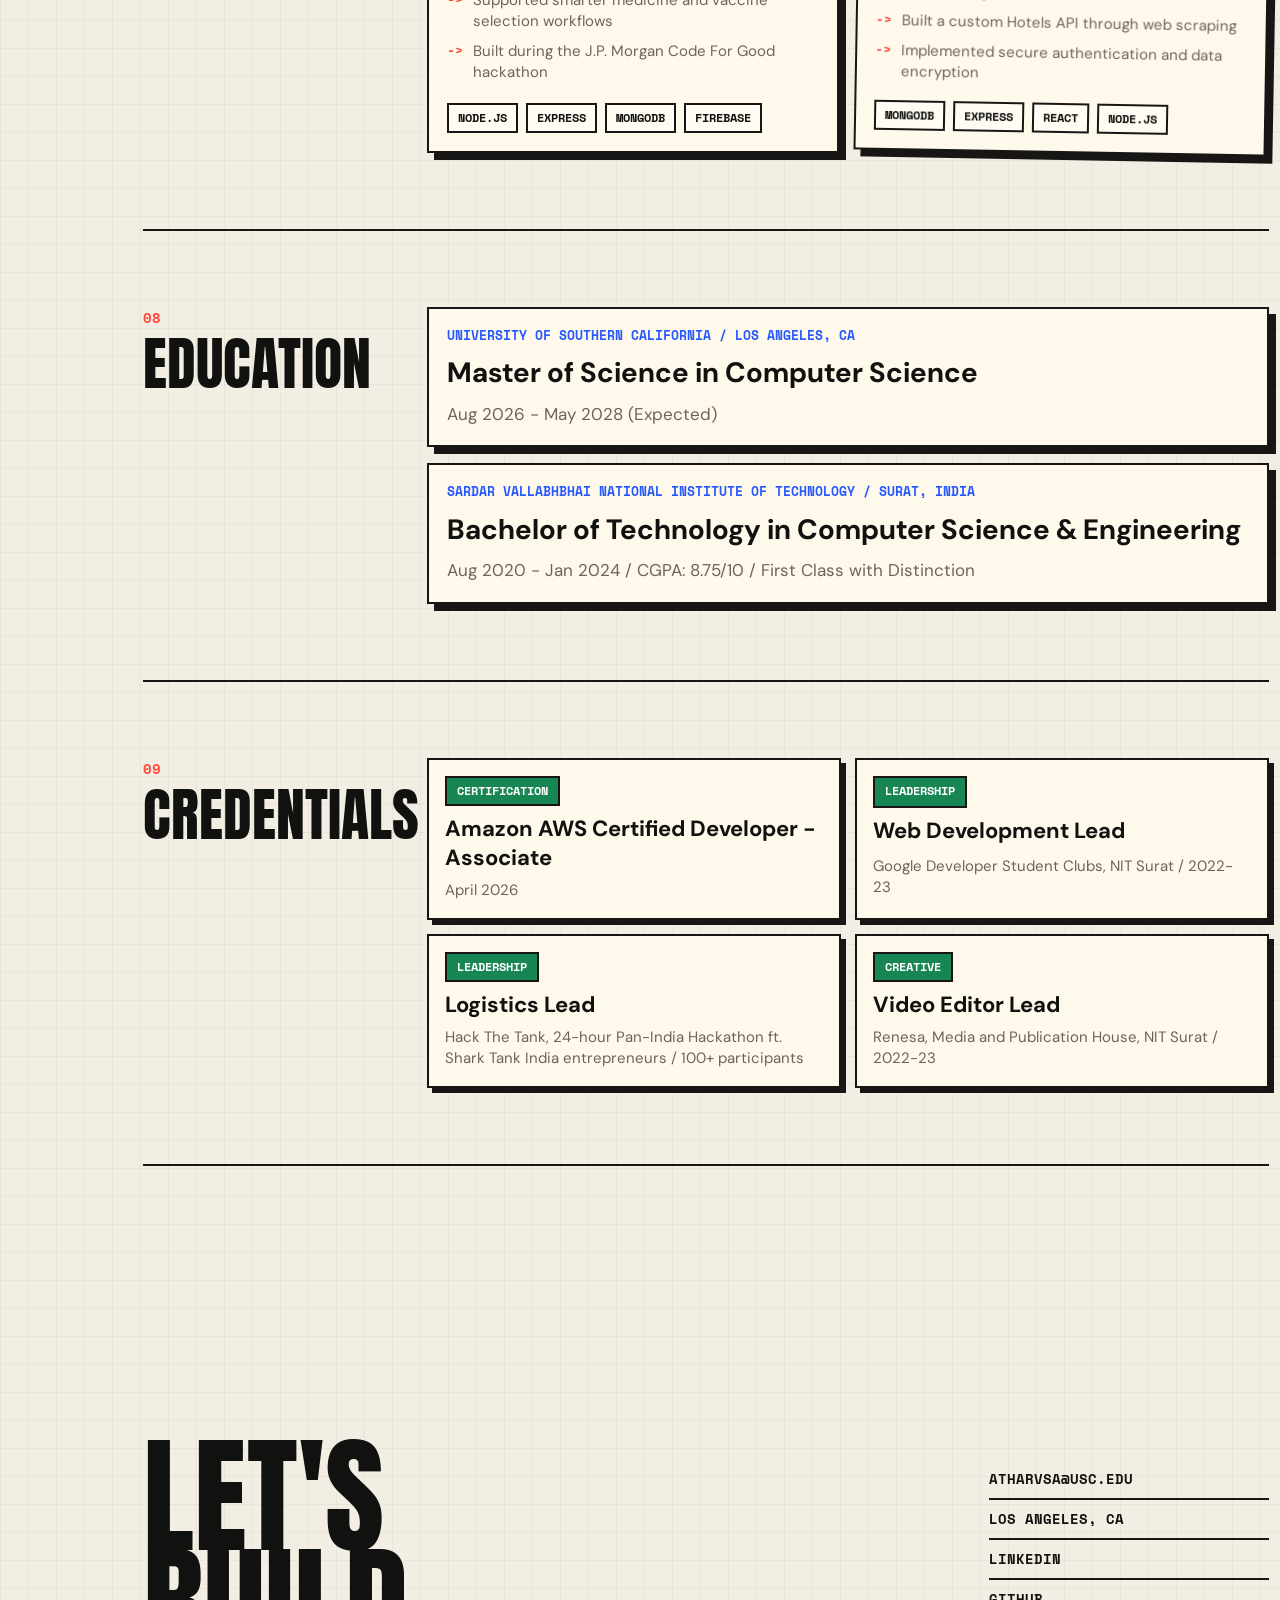
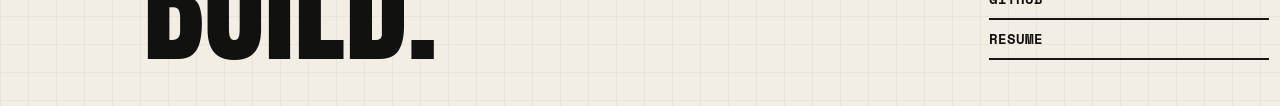
==== commit 089e8f22: "Adjust prototype skills layout" ====
--- a/prototype/porfolio-v2-prototype.html
+++ b/prototype/porfolio-v2-prototype.html
@@ -409,7 +409,7 @@
     }
     .skills {
       display: grid;
-      grid-template-columns: repeat(4, 1fr);
+      grid-template-columns: repeat(5, 1fr);
       gap: 10px;
     }
     .skill {
@@ -826,8 +826,8 @@
         <div class="skill">SQL</div>
         <div class="skill">React</div>
         <div class="skill">JavaScript</div>
-        <div class="skill">LLM / RAG</div>
-        <div class="skill">Neo4j</div>
+        <div class="skill">LLM</div>
+        <div class="skill">RAG</div>
         <div class="skill">Docker</div>
       </div>
     </section>
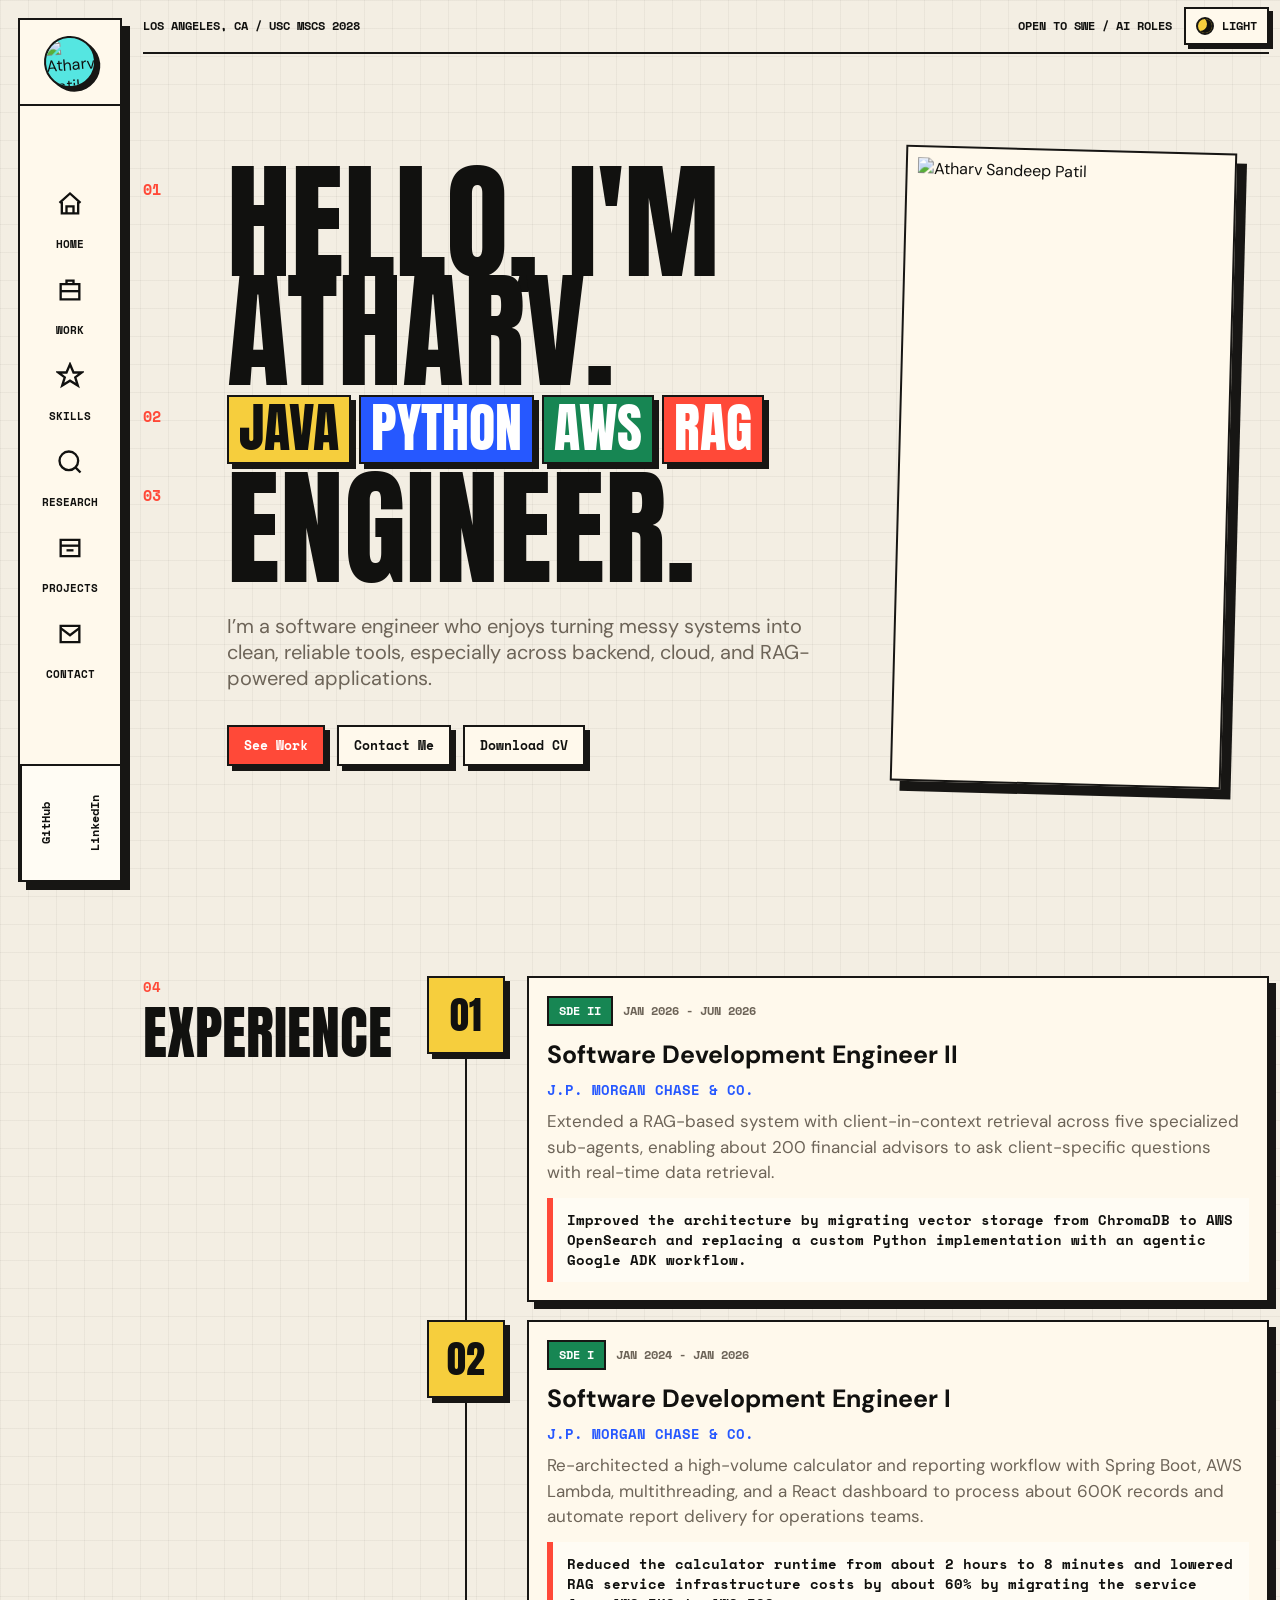
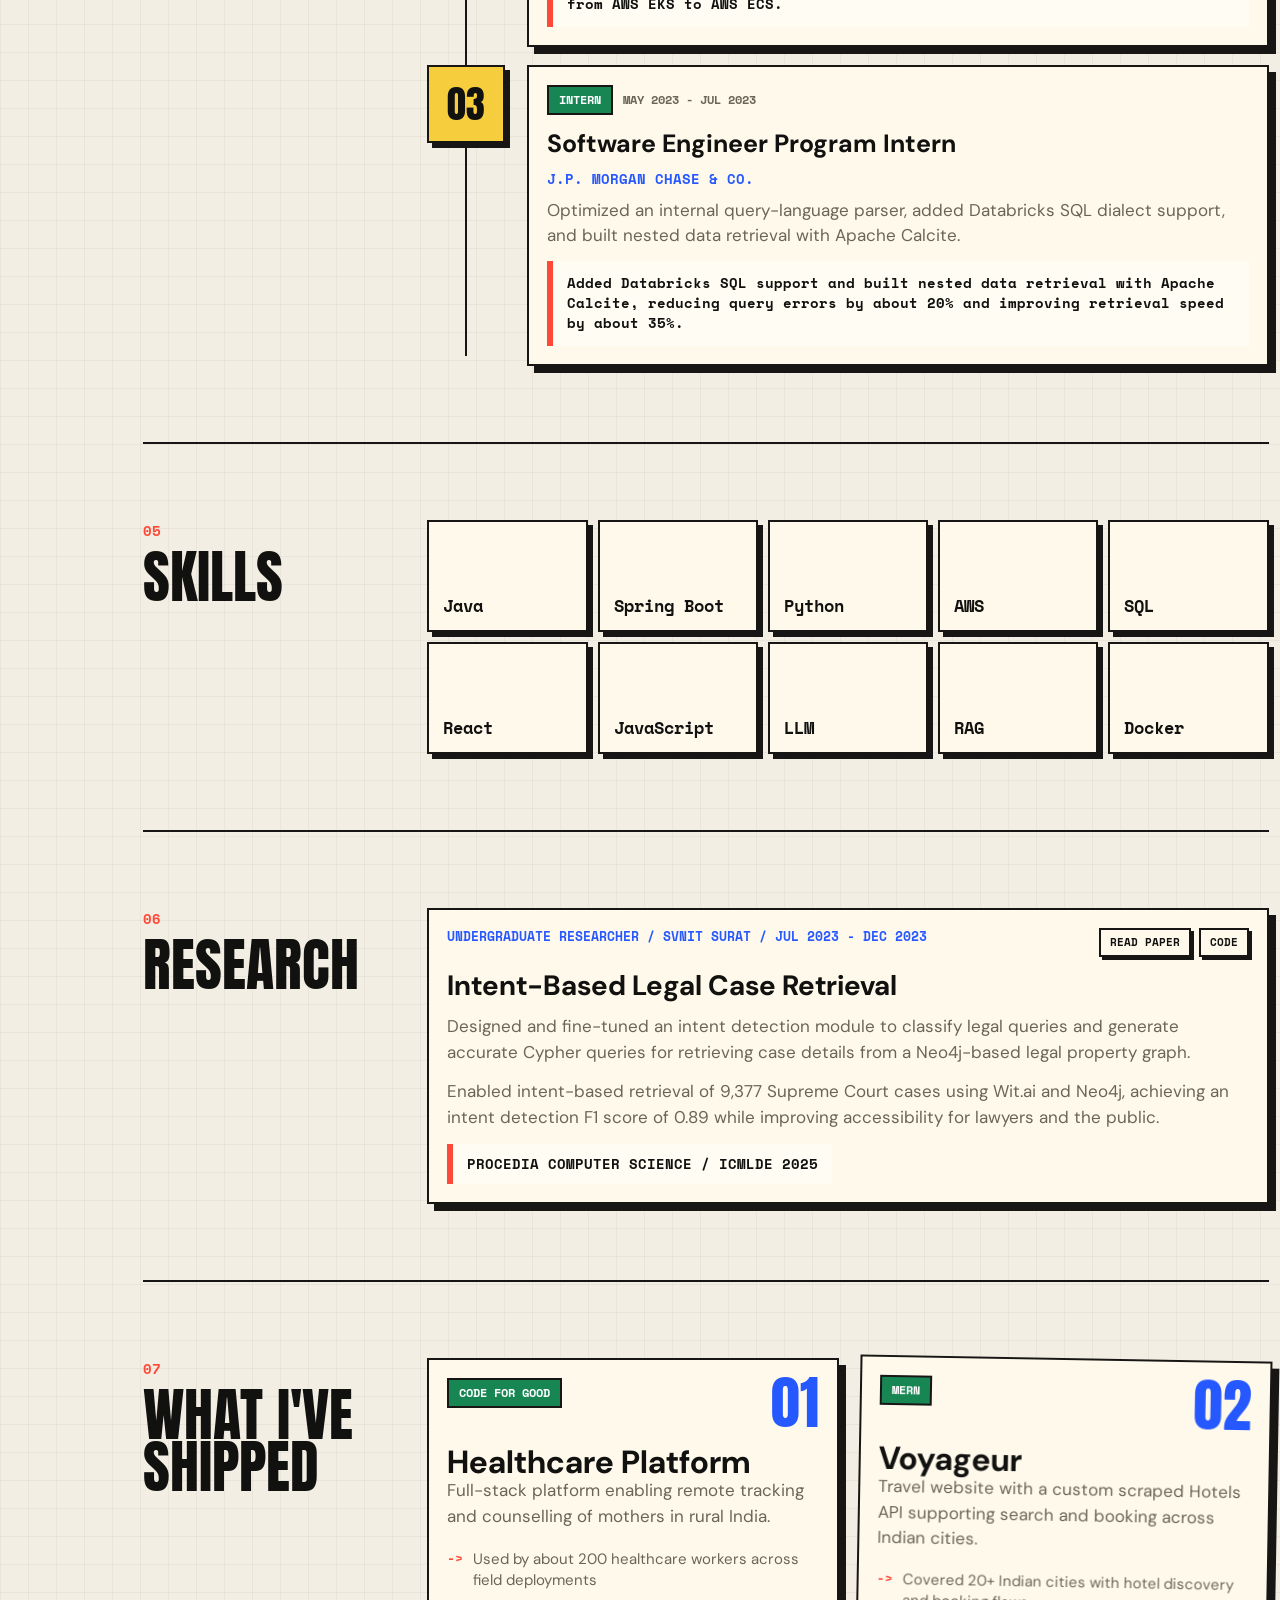
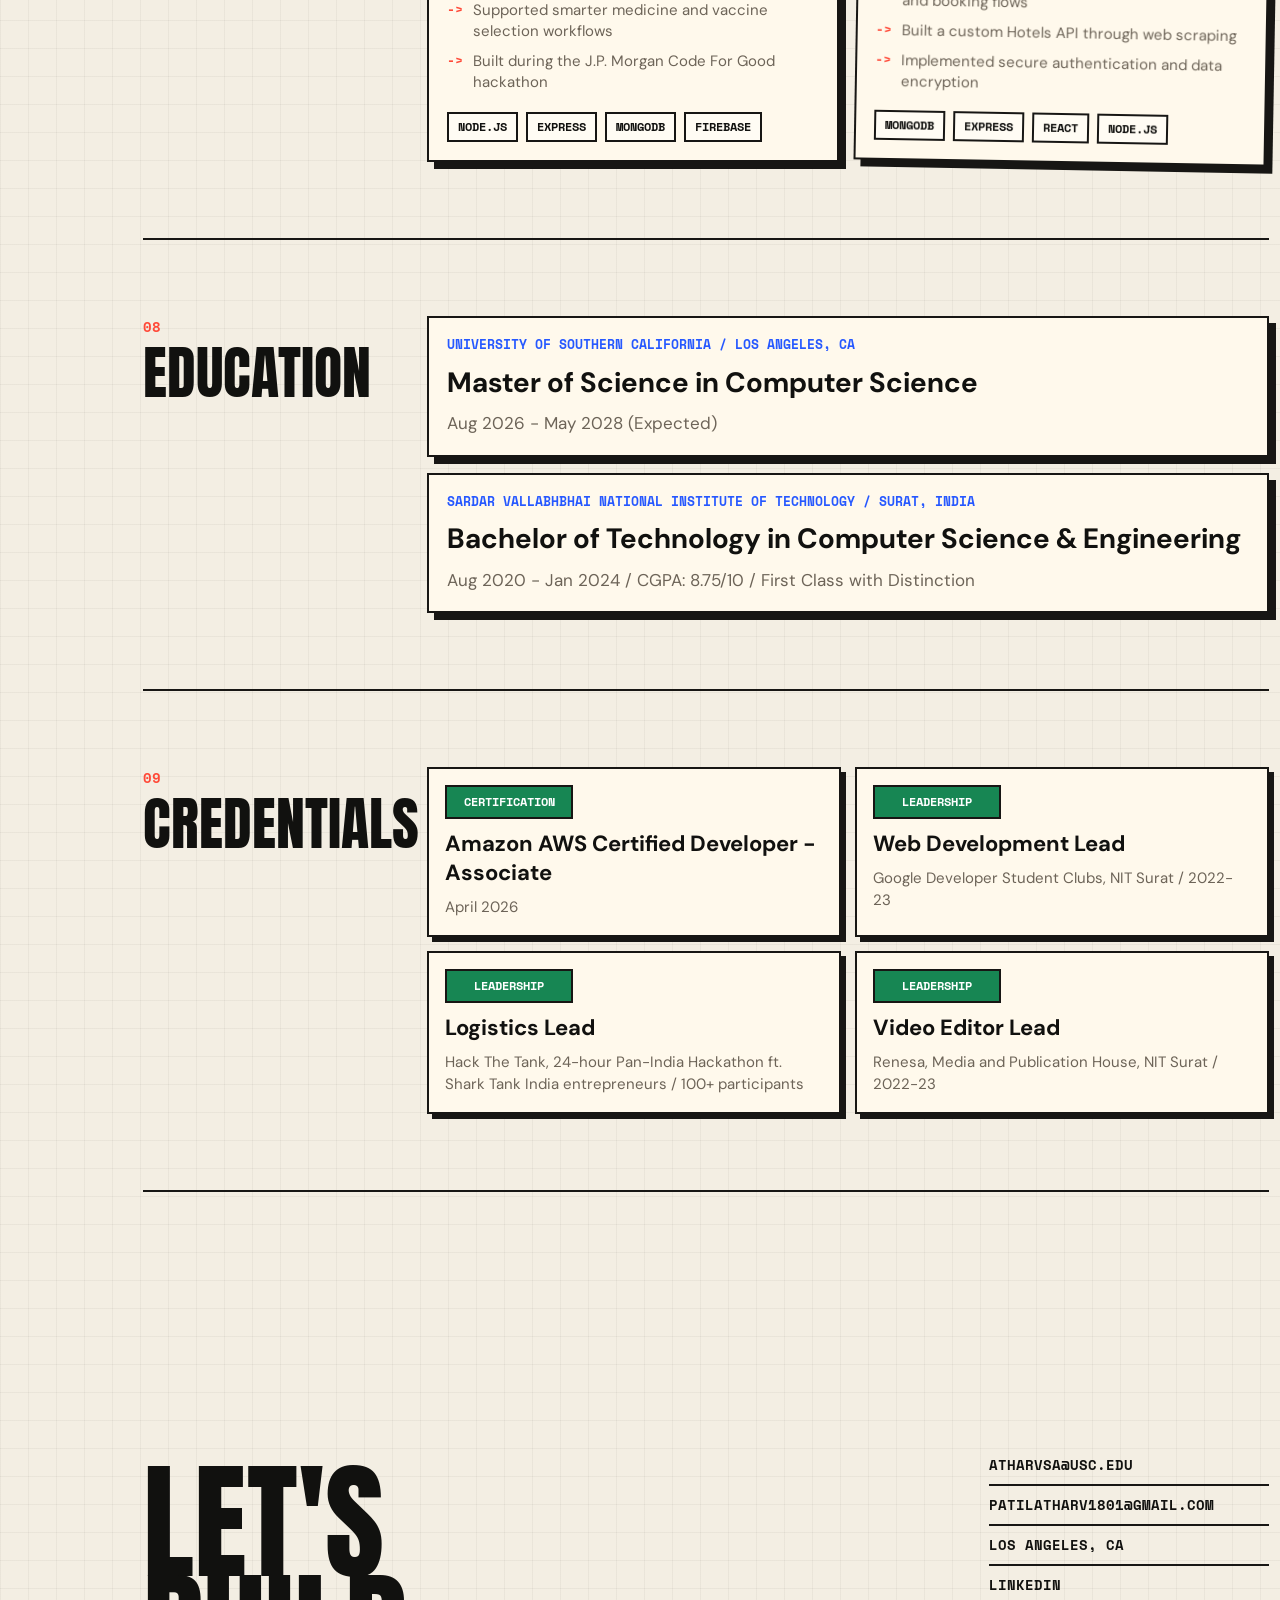
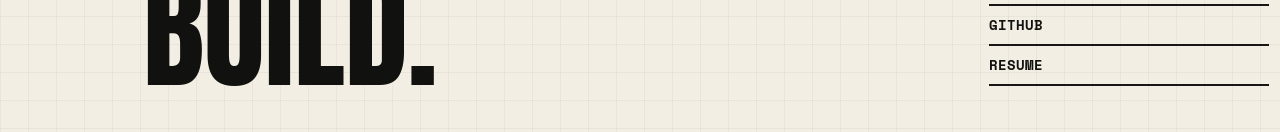
==== commit b66db6ca: "Polish prototype links and credentials" ====
--- a/prototype/porfolio-v2-prototype.html
+++ b/prototype/porfolio-v2-prototype.html
@@ -208,19 +208,20 @@
     }
     .role {
       display: flex;
-      flex-wrap: wrap;
-      gap: 10px;
-      font: 400 clamp(2.7rem, 5.5vw, 6rem)/.9 Anton, sans-serif;
+      flex-wrap: nowrap;
+      gap: 8px;
+      font: 400 clamp(2rem, 4.25vw, 4.7rem)/.9 Anton, sans-serif;
       text-transform: uppercase;
     }
     .word {
       border: 2px solid var(--line);
-      padding: 6px 12px 10px;
+      padding: 6px 10px 10px;
       background: var(--yellow);
       box-shadow: 5px 5px 0 var(--line);
     }
     .word:nth-child(2) { background: var(--blue); color: #fff; }
     .word:nth-child(3) { background: var(--green); color: #fff; }
+    .word:nth-child(4) { background: var(--red); color: #fff; }
     .lede {
       max-width: 720px;
       color: var(--muted);
@@ -431,6 +432,8 @@
       min-height: 360px;
       border: 2px solid var(--line);
       background: var(--card);
+      color: var(--ink);
+      text-decoration: none;
       box-shadow: 7px 7px 0 var(--line);
       padding: 18px;
       display: grid;
@@ -444,7 +447,7 @@
     .project-card:hover {
       transform: translate(3px, 3px);
       box-shadow: 4px 4px 0 var(--line);
-      background: var(--yellow);
+      background: var(--dock-fill);
     }
     .project-card:nth-child(2):hover {
       transform: rotate(1deg) translate(3px, 3px);
@@ -521,6 +524,12 @@
       display: grid;
       gap: 14px;
     }
+    .research-head {
+      display: flex;
+      justify-content: space-between;
+      gap: 16px;
+      align-items: flex-start;
+    }
     .research-card h3,
     .education-card h3 {
       margin: 0;
@@ -542,12 +551,35 @@
     }
     .research-score {
       width: fit-content;
-      border: 2px solid var(--line);
-      background: var(--yellow);
-      padding: 10px 12px;
-      font: 700 14px/1.25 "Space Mono", monospace;
-      text-transform: uppercase;
-      box-shadow: 4px 4px 0 var(--line);
+      border-left: 6px solid var(--red);
+      background: var(--dock-fill);
+      padding: 10px 14px;
+      color: var(--ink);
+      font: 700 14px/1.4 "Space Mono", monospace;
+      text-transform: uppercase;
+    }
+    .research-actions {
+      display: flex;
+      flex-wrap: wrap;
+      gap: 8px;
+      justify-content: flex-end;
+      flex-shrink: 0;
+    }
+    .research-actions a {
+      color: var(--ink);
+      text-decoration: none;
+      border: 2px solid var(--line);
+      background: var(--card);
+      padding: 7px 9px;
+      font: 700 11px/1 "Space Mono", monospace;
+      text-transform: uppercase;
+      box-shadow: 3px 3px 0 var(--line);
+      transition: transform .16s ease, box-shadow .16s ease, background .16s ease;
+    }
+    .research-actions a:hover {
+      background: var(--dock-fill);
+      transform: translate(2px, 2px);
+      box-shadow: 1px 1px 0 var(--line);
     }
     .cert-list {
       display: grid;
@@ -555,12 +587,15 @@
       gap: 14px;
     }
     .cert-item {
+      min-height: 156px;
       border: 2px solid var(--line);
       background: var(--card);
       box-shadow: 5px 5px 0 var(--line);
       padding: 16px;
       display: grid;
-      gap: 8px;
+      grid-template-rows: 34px auto 1fr;
+      gap: 10px;
+      align-items: start;
     }
     .cert-item h3 {
       margin: 0;
@@ -573,12 +608,16 @@
       line-height: 1.45;
     }
     .cert-label {
-      width: fit-content;
+      width: 128px;
+      height: 34px;
       border: 2px solid var(--line);
       background: var(--green);
       color: #fff;
-      padding: 7px 10px;
+      padding: 0 10px;
+      display: inline-grid;
+      place-items: center;
       font: 700 12px/1 "Space Mono", monospace;
+      text-align: center;
       text-transform: uppercase;
     }
     .contact {
@@ -633,6 +672,8 @@
       .skills { grid-template-columns: repeat(2, 1fr); }
       .project-grid { grid-template-columns: 1fr; }
       .cert-list { grid-template-columns: 1fr; }
+      .research-head { flex-direction: column; }
+      .research-actions { justify-content: flex-start; }
       .project-card:nth-child(2) { transform: none; }
       .project-card:nth-child(2):hover { transform: translate(3px, 3px); }
       .section-title { position: static; }
@@ -676,7 +717,10 @@
       }
       .hero { padding-top: 34px; min-height: auto; }
       h1 { font-size: 64px; }
-      .role { font-size: 38px; }
+      .role {
+        flex-wrap: wrap;
+        font-size: 38px;
+      }
       .sentence { grid-template-columns: 42px 1fr; }
       .lede, .actions { margin-left: 0; }
       .timeline::before { display: none; }
@@ -749,6 +793,7 @@
           <small>02</small>
           <div class="role">
             <span class="word">Java</span>
+            <span class="word">Python</span>
             <span class="word">AWS</span>
             <span class="word">RAG</span>
           </div>
@@ -835,18 +880,24 @@
     <section id="research" class="section wrap">
       <aside class="section-title"><small>06</small><h2>Research</h2></aside>
       <div class="research-card">
-        <div class="research-meta">Undergraduate Researcher / SVNIT Surat / Jul 2023 - Dec 2023</div>
+        <div class="research-head">
+          <div class="research-meta">Undergraduate Researcher / SVNIT Surat / Jul 2023 - Dec 2023</div>
+          <div class="research-actions">
+            <a href="https://www.sciencedirect.com/science/article/pii/S1877050925016163" target="_blank" rel="noopener">Read Paper</a>
+            <a href="https://github.com/Atharvp18/NLU-Based-Query-Processing" target="_blank" rel="noopener">Code</a>
+          </div>
+        </div>
         <h3>Intent-Based Legal Case Retrieval</h3>
         <p>Designed and fine-tuned an intent detection module to classify legal queries and generate accurate Cypher queries for retrieving case details from a Neo4j-based legal property graph.</p>
-        <p>Enabled intent-based retrieval of 9,377 Supreme Court cases using Wit AI and Neo4j, improving accessibility for lawyers and the public.</p>
-        <div class="research-score">F1 Score: 0.89 / Procedia Computer Science / ICMLDE 2025</div>
+        <p>Enabled intent-based retrieval of 9,377 Supreme Court cases using Wit.ai and Neo4j, achieving an intent detection F1 score of 0.89 while improving accessibility for lawyers and the public.</p>
+        <div class="research-score">Procedia Computer Science / ICMLDE 2025</div>
       </div>
     </section>
 
     <section id="projects" class="section wrap">
       <aside class="section-title"><small>07</small><h2>What I've Shipped</h2></aside>
       <div class="project-grid">
-        <article class="project-card">
+        <a class="project-card" href="https://github.com/Atharvp18/Its-a-Feature" target="_blank" rel="noopener">
           <div class="project-top">
             <span class="project-tag">Code For Good</span>
             <span class="project-index">01</span>
@@ -866,9 +917,9 @@
             <span class="tech-chip">MongoDB</span>
             <span class="tech-chip">Firebase</span>
           </div>
-        </article>
-
-        <article class="project-card">
+        </a>
+
+        <a class="project-card" href="https://github.com/Atharvp18/Voyageur-MLSA-Project" target="_blank" rel="noopener">
           <div class="project-top">
             <span class="project-tag">MERN</span>
             <span class="project-index">02</span>
@@ -888,7 +939,7 @@
             <span class="tech-chip">React</span>
             <span class="tech-chip">Node.js</span>
           </div>
-        </article>
+        </a>
       </div>
     </section>
 
@@ -927,7 +978,7 @@
           <p>Hack The Tank, 24-hour Pan-India Hackathon ft. Shark Tank India entrepreneurs / 100+ participants</p>
         </article>
         <article class="cert-item">
-          <span class="cert-label">Creative</span>
+          <span class="cert-label">Leadership</span>
           <h3>Video Editor Lead</h3>
           <p>Renesa, Media and Publication House, NIT Surat / 2022-23</p>
         </article>
@@ -938,6 +989,7 @@
       <h2>Let's<br>Build.</h2>
       <div>
         <a href="mailto:atharvsa@usc.edu">atharvsa@usc.edu</a>
+        <a href="mailto:patilatharv1801@gmail.com">patilatharv1801@gmail.com</a>
         <a href="#">Los Angeles, CA</a>
         <a href="https://www.linkedin.com/in/atharv-patil-936466206/" target="_blank" rel="noopener">LinkedIn</a>
         <a href="https://github.com/Atharvp18" target="_blank" rel="noopener">GitHub</a>
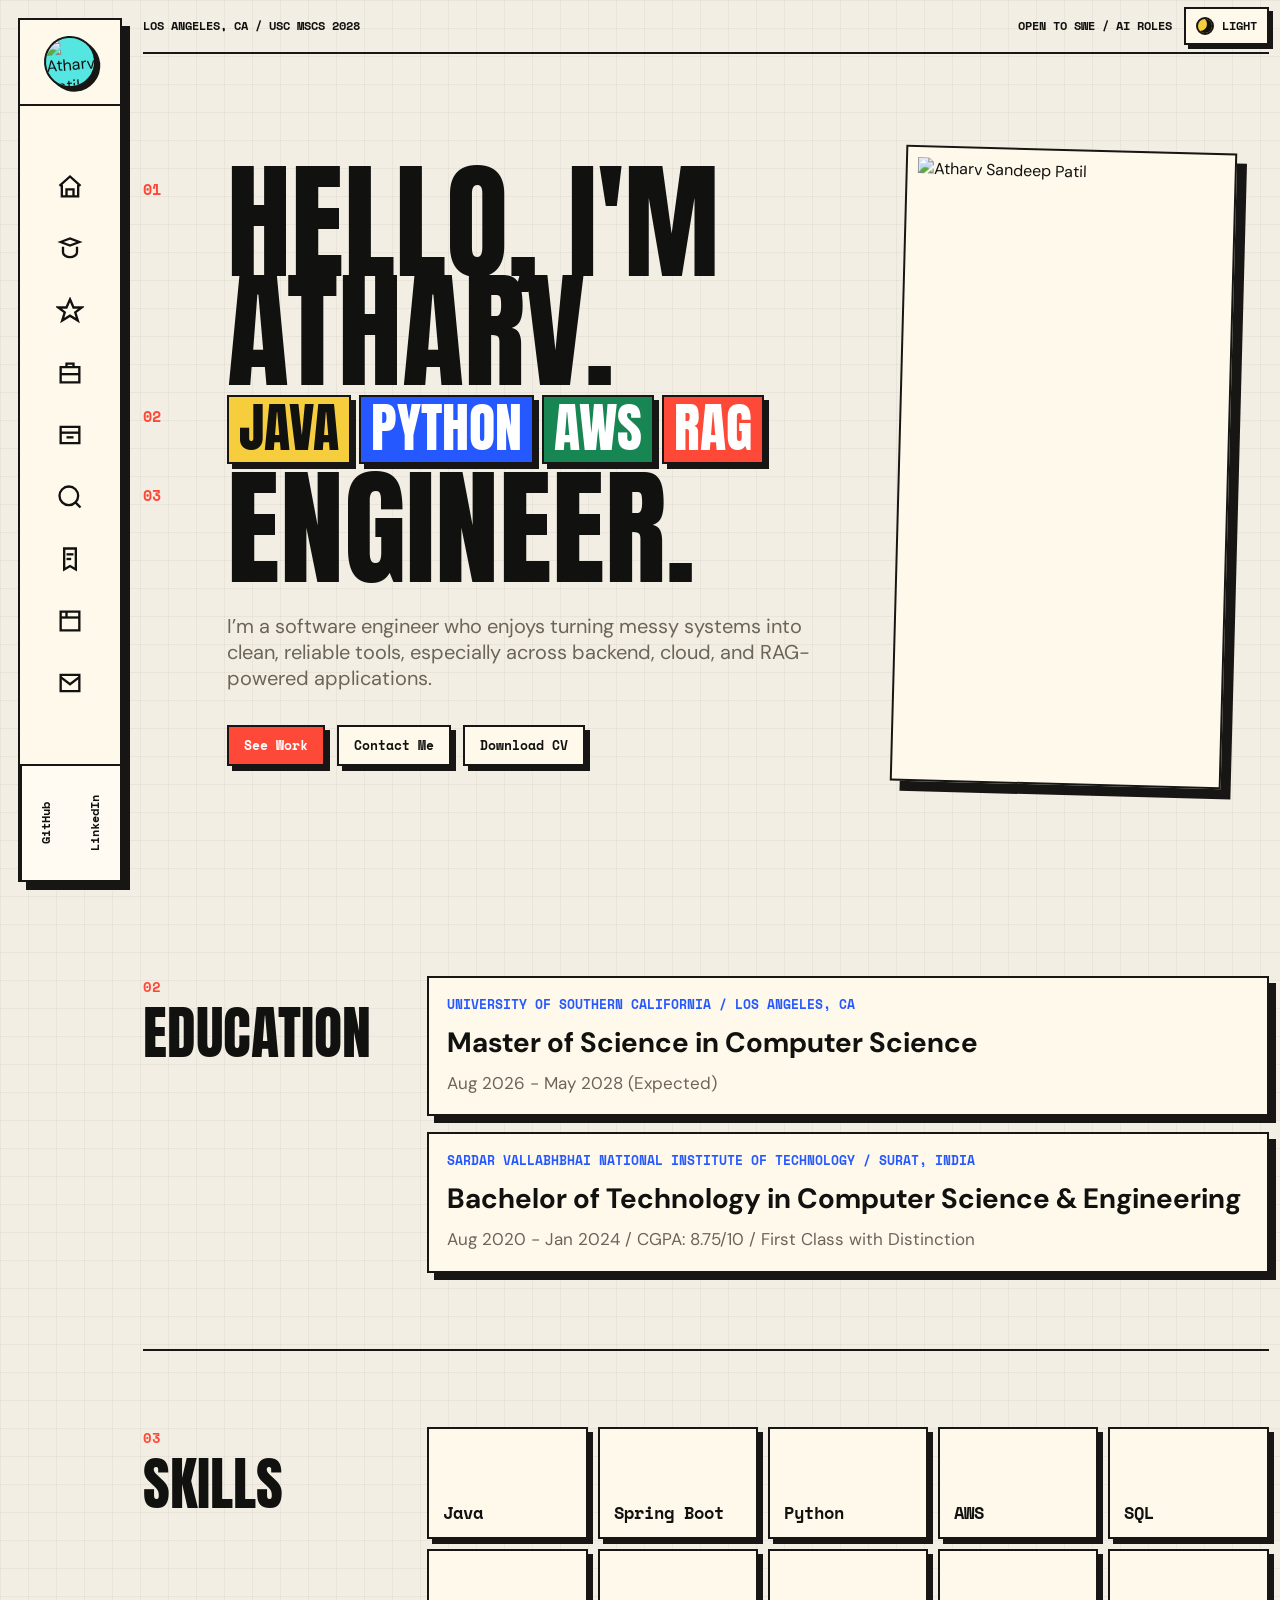
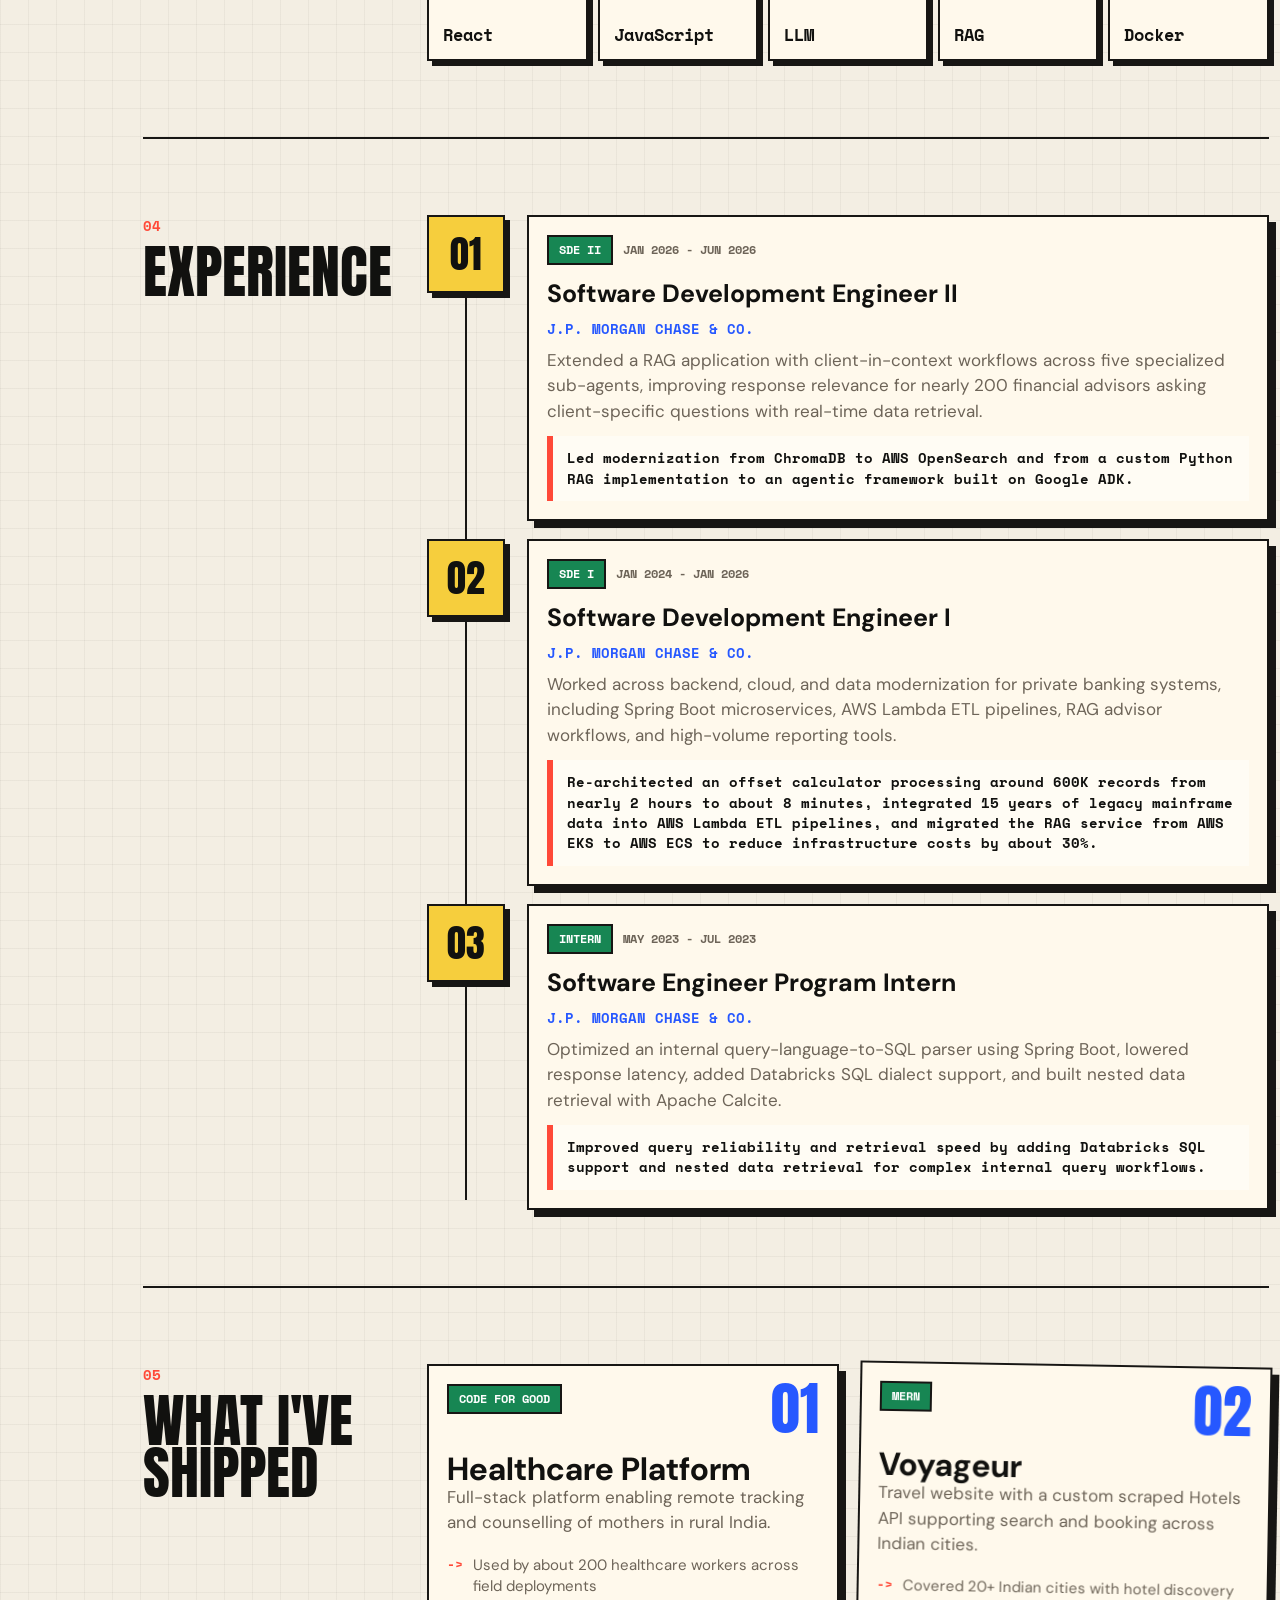
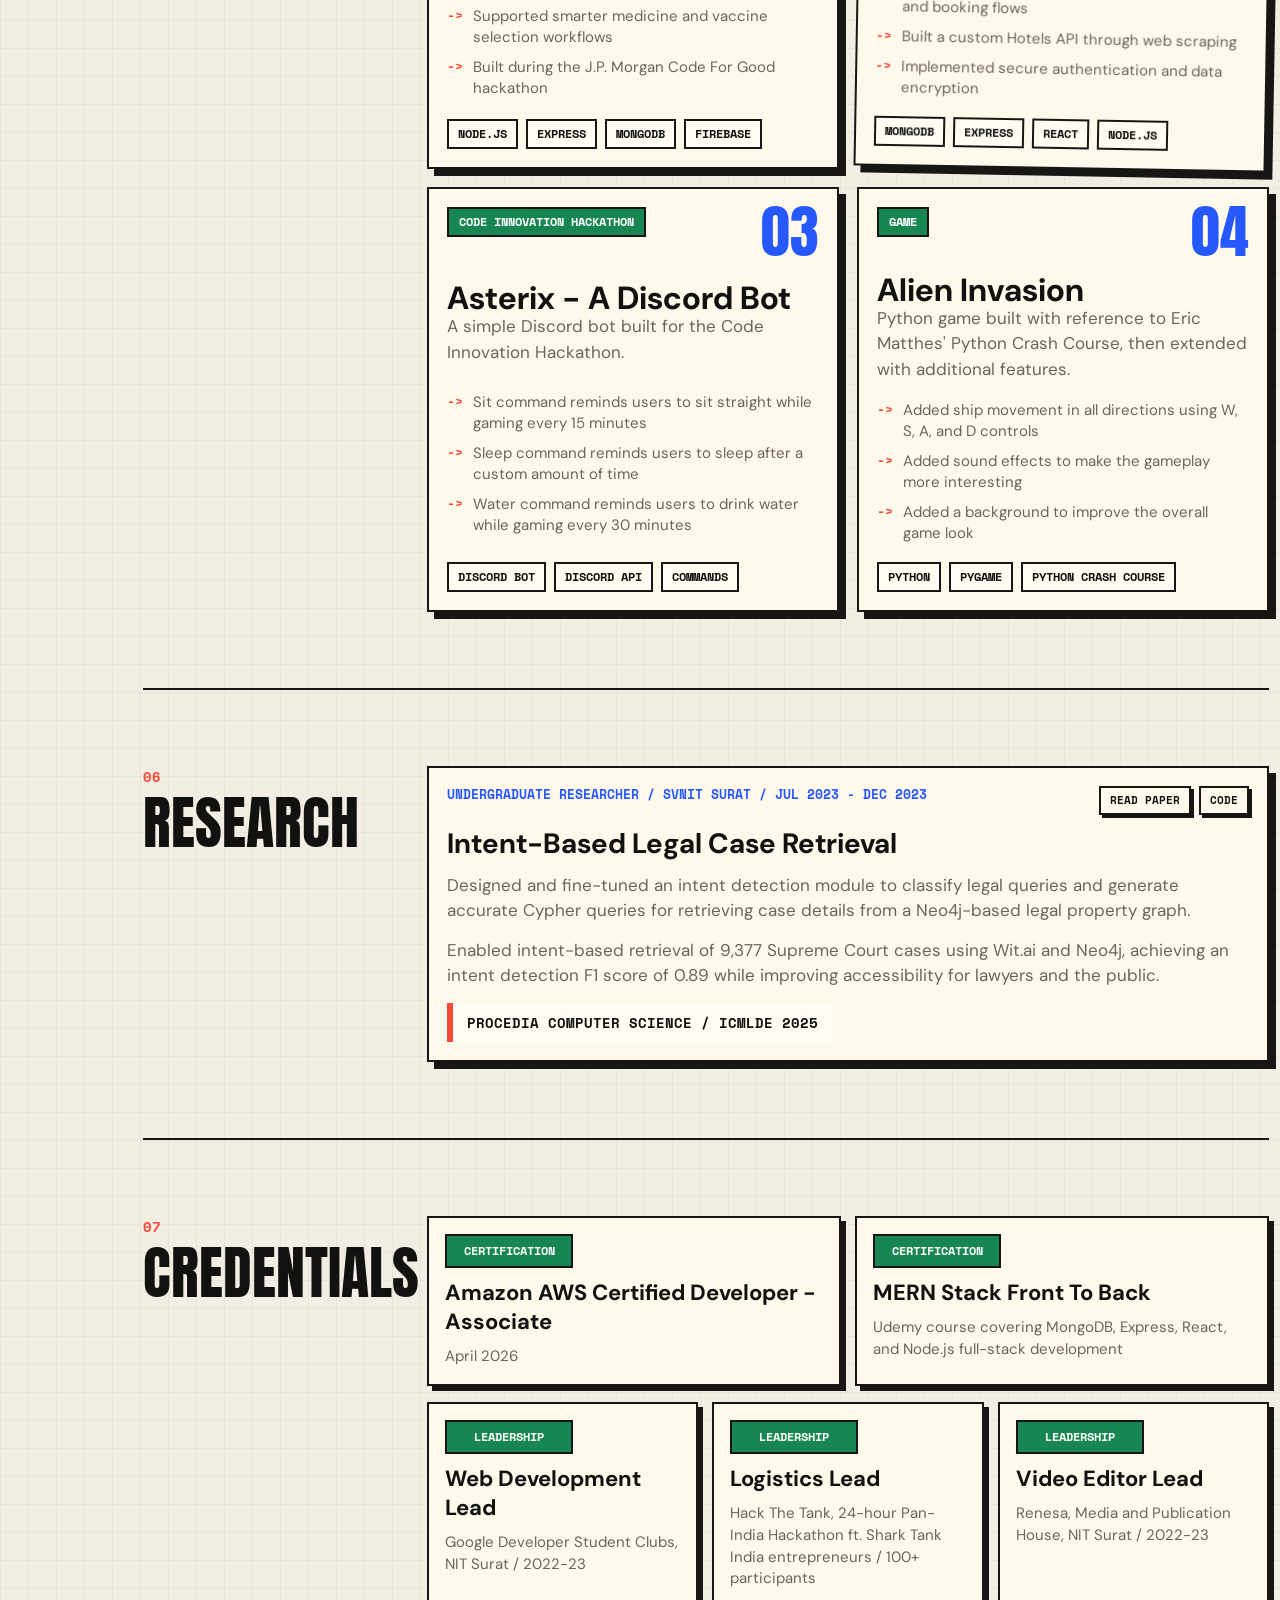
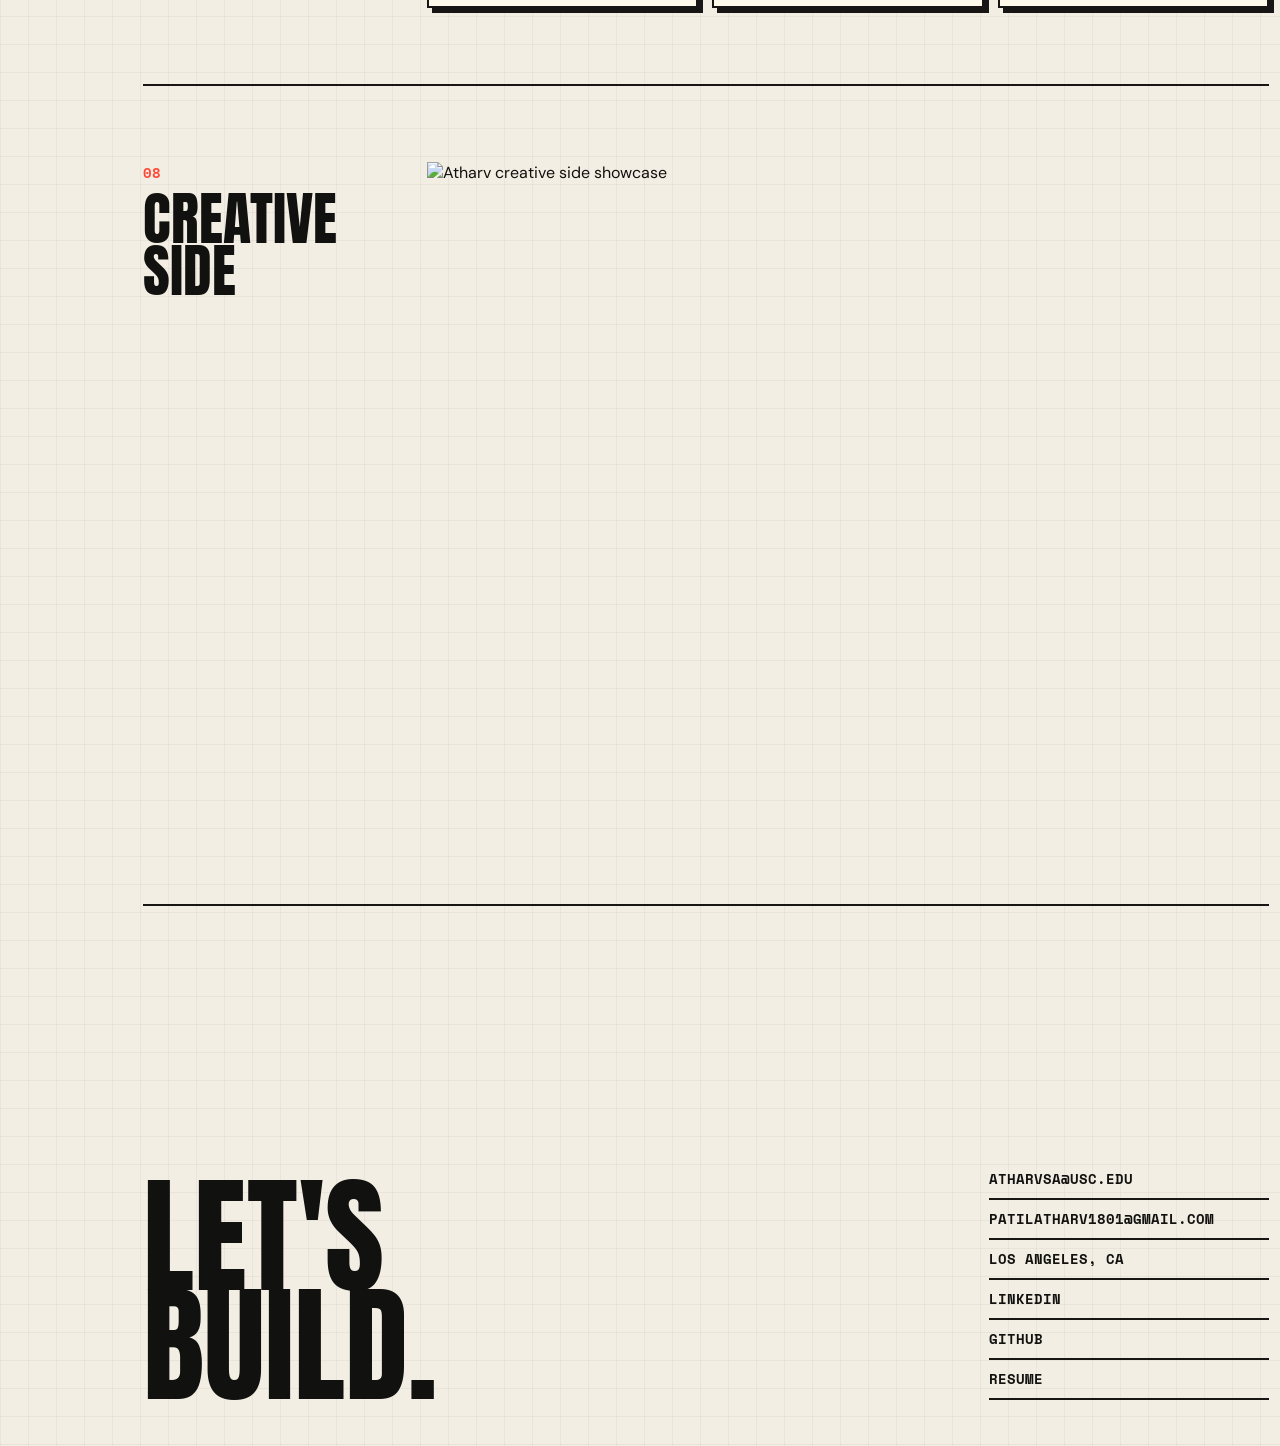
==== commit 29c24a7b: "Refine portfolio prototype content and navigation" ====
--- a/prototype/porfolio-v2-prototype.html
+++ b/prototype/porfolio-v2-prototype.html
@@ -84,16 +84,16 @@
       padding: 12px 10px;
     }
     .rail-links a {
-      min-height: 78px;
+      min-height: clamp(46px, 6vh, 68px);
       color: var(--ink);
       text-decoration: none;
       border: 2px solid transparent;
       display: grid;
       place-items: center;
-      gap: 8px;
       font: 700 11px/1 "Space Mono", monospace;
       text-transform: uppercase;
       border-radius: 18px;
+      position: relative;
       transition: background .18s ease, color .18s ease, border-color .18s ease, transform .18s ease;
     }
     .rail-links a:first-child { border-top: 2px solid transparent; }
@@ -101,6 +101,27 @@
       background: var(--yellow);
       border-color: var(--line);
       transform: rotate(-2deg);
+    }
+    .rail-label {
+      position: absolute;
+      left: calc(100% + 12px);
+      top: 50%;
+      z-index: 5;
+      min-width: max-content;
+      border: 2px solid var(--line);
+      background: var(--card);
+      color: var(--ink);
+      box-shadow: 4px 4px 0 var(--line);
+      padding: 8px 10px;
+      opacity: 0;
+      pointer-events: none;
+      transform: translate(-8px, -50%);
+      transition: opacity .16s ease, transform .16s ease;
+    }
+    .rail-links a:hover .rail-label,
+    .rail-links a:focus-visible .rail-label {
+      opacity: 1;
+      transform: translate(0, -50%);
     }
     .rail-links svg {
       width: 28px;
@@ -581,10 +602,29 @@
       transform: translate(2px, 2px);
       box-shadow: 1px 1px 0 var(--line);
     }
+    .creative-showcase {
+      margin: 0;
+    }
+    .creative-showcase img {
+      width: 100%;
+      height: min(74vh, 860px);
+      object-fit: contain;
+      display: block;
+      background: transparent;
+    }
     .cert-list {
       display: grid;
+      gap: 16px;
+    }
+    .cert-group {
+      display: grid;
+      gap: 14px;
+    }
+    .cert-group.two-col {
       grid-template-columns: repeat(2, 1fr);
-      gap: 14px;
+    }
+    .cert-group.three-col {
+      grid-template-columns: repeat(3, 1fr);
     }
     .cert-item {
       min-height: 156px;
@@ -656,7 +696,7 @@
         box-shadow: 3px 3px 0 var(--line);
       }
       .rail-links { padding: 8px 7px; gap: 6px; }
-      .rail-links a { min-height: 70px; font-size: 0; border-radius: 14px; }
+      .rail-links a { min-height: clamp(42px, 6vh, 60px); font-size: 0; border-radius: 14px; }
       .rail-links svg { width: 25px; height: 25px; }
       .hero, .section, .contact { grid-template-columns: 1fr; }
       .photo-card { transform: none; }
@@ -671,6 +711,8 @@
       .tag { justify-self: start; }
       .skills { grid-template-columns: repeat(2, 1fr); }
       .project-grid { grid-template-columns: 1fr; }
+      .cert-group.two-col,
+      .cert-group.three-col { grid-template-columns: 1fr; }
       .cert-list { grid-template-columns: 1fr; }
       .research-head { flex-direction: column; }
       .research-actions { justify-content: flex-start; }
@@ -703,6 +745,7 @@
         border-right: 0;
         border-radius: 12px;
       }
+      .rail-label { display: none; }
       .rail-links a:first-child { border-top: 0; }
       .rail-bottom { display: none; }
       .page { margin-left: 0; padding-bottom: 74px; }
@@ -731,6 +774,8 @@
         padding: 8px 12px;
       }
       .skills, .project-grid, .cert-list { grid-template-columns: 1fr; }
+      .cert-group.two-col,
+      .cert-group.three-col { grid-template-columns: 1fr; }
     }
   </style>
 </head>
@@ -742,27 +787,39 @@
     <nav class="rail-links">
       <a href="#home" aria-label="Home">
         <svg viewBox="0 0 24 24" fill="none" stroke="currentColor"><path d="M3 11l9-8 9 8"/><path d="M5 10v10h14V10"/><path d="M9 20v-6h6v6"/></svg>
-        Home
+        <span class="rail-label">Home</span>
+      </a>
+      <a href="#education" aria-label="Education">
+        <svg viewBox="0 0 24 24" fill="none" stroke="currentColor"><path d="M4 6l8-3 8 3-8 3z"/><path d="M6 10v5c0 2 3 4 6 4s6-2 6-4v-5"/></svg>
+        <span class="rail-label">Education</span>
+      </a>
+      <a href="#skills" aria-label="Skills">
+        <svg viewBox="0 0 24 24" fill="none" stroke="currentColor"><path d="M12 2l3 7h7l-5.5 4.2 2.2 7L12 16l-6.7 4.2 2.2-7L2 9h7z"/></svg>
+        <span class="rail-label">Skills</span>
       </a>
       <a href="#experience" aria-label="Experience">
         <svg viewBox="0 0 24 24" fill="none" stroke="currentColor"><path d="M4 7h16v13H4z"/><path d="M9 7V4h6v3"/><path d="M4 13h16"/></svg>
-        Work
+        <span class="rail-label">Experience</span>
       </a>
-      <a href="#skills" aria-label="Skills">
-        <svg viewBox="0 0 24 24" fill="none" stroke="currentColor"><path d="M12 2l3 7h7l-5.5 4.2 2.2 7L12 16l-6.7 4.2 2.2-7L2 9h7z"/></svg>
-        Skills
+      <a href="#projects" aria-label="Projects">
+        <svg viewBox="0 0 24 24" fill="none" stroke="currentColor"><path d="M4 5h16v14H4z"/><path d="M4 10h16"/><path d="M9 14h6"/></svg>
+        <span class="rail-label">Projects</span>
       </a>
       <a href="#research" aria-label="Research">
         <svg viewBox="0 0 24 24" fill="none" stroke="currentColor"><circle cx="11" cy="11" r="8"/><path d="M21 21l-4.35-4.35"/></svg>
-        Research
+        <span class="rail-label">Research</span>
       </a>
-      <a href="#projects" aria-label="Projects">
-        <svg viewBox="0 0 24 24" fill="none" stroke="currentColor"><path d="M4 5h16v14H4z"/><path d="M4 10h16"/><path d="M9 14h6"/></svg>
-        Projects
+      <a href="#certifications" aria-label="Credentials">
+        <svg viewBox="0 0 24 24" fill="none" stroke="currentColor"><path d="M7 3h10v18l-5-3-5 3z"/><path d="M9 8h6"/><path d="M9 12h4"/></svg>
+        <span class="rail-label">Credentials</span>
+      </a>
+      <a href="#creative" aria-label="Creative Side">
+        <svg viewBox="0 0 24 24" fill="none" stroke="currentColor"><path d="M4 4h16v16H4z"/><path d="M4 9h16"/><path d="M9 4v5"/></svg>
+        <span class="rail-label">Creative Side</span>
       </a>
       <a href="#contact" aria-label="Contact">
         <svg viewBox="0 0 24 24" fill="none" stroke="currentColor"><path d="M4 5h16v14H4z"/><path d="M4 7l8 6 8-6"/></svg>
-        Contact
+        <span class="rail-label">Contact</span>
       </a>
     </nav>
     <div class="rail-bottom">
@@ -814,55 +871,24 @@
       </figure>
     </section>
 
-    <section id="experience" class="section wrap">
-      <aside class="section-title"><small>04</small><h2>Experience</h2></aside>
-      <div class="timeline">
-        <article class="timeline-item">
-          <div class="timeline-dot">01</div>
-          <div class="timeline-card">
-            <div class="timeline-meta">
-              <span class="timeline-role">SDE II</span>
-              <span class="timeline-date">Jan 2026 - Jun 2026</span>
-            </div>
-            <h3>Software Development Engineer II</h3>
-            <div class="timeline-company">J.P. Morgan Chase & Co.</div>
-            <p>Extended a RAG-based system with client-in-context retrieval across five specialized sub-agents, enabling about 200 financial advisors to ask client-specific questions with real-time data retrieval.</p>
-            <div class="timeline-highlight">Improved the architecture by migrating vector storage from ChromaDB to AWS OpenSearch and replacing a custom Python implementation with an agentic Google ADK workflow.</div>
-          </div>
+    <section id="education" class="section wrap">
+      <aside class="section-title"><small>02</small><h2>Education</h2></aside>
+      <div class="stack">
+        <article class="education-card">
+          <div class="education-meta">University of Southern California / Los Angeles, CA</div>
+          <h3>Master of Science in Computer Science</h3>
+          <p>Aug 2026 - May 2028 (Expected)</p>
         </article>
-
-        <article class="timeline-item">
-          <div class="timeline-dot">02</div>
-          <div class="timeline-card">
-            <div class="timeline-meta">
-              <span class="timeline-role">SDE I</span>
-              <span class="timeline-date">Jan 2024 - Jan 2026</span>
-            </div>
-            <h3>Software Development Engineer I</h3>
-            <div class="timeline-company">J.P. Morgan Chase & Co.</div>
-            <p>Re-architected a high-volume calculator and reporting workflow with Spring Boot, AWS Lambda, multithreading, and a React dashboard to process about 600K records and automate report delivery for operations teams.</p>
-            <div class="timeline-highlight">Reduced the calculator runtime from about 2 hours to 8 minutes and lowered RAG service infrastructure costs by about 60% by migrating the service from AWS EKS to AWS ECS.</div>
-          </div>
-        </article>
-
-        <article class="timeline-item">
-          <div class="timeline-dot">03</div>
-          <div class="timeline-card">
-            <div class="timeline-meta">
-              <span class="timeline-role">Intern</span>
-              <span class="timeline-date">May 2023 - Jul 2023</span>
-            </div>
-            <h3>Software Engineer Program Intern</h3>
-            <div class="timeline-company">J.P. Morgan Chase & Co.</div>
-            <p>Optimized an internal query-language parser, added Databricks SQL dialect support, and built nested data retrieval with Apache Calcite.</p>
-            <div class="timeline-highlight">Added Databricks SQL support and built nested data retrieval with Apache Calcite, reducing query errors by about 20% and improving retrieval speed by about 35%.</div>
-          </div>
+        <article class="education-card">
+          <div class="education-meta">Sardar Vallabhbhai National Institute of Technology / Surat, India</div>
+          <h3>Bachelor of Technology in Computer Science & Engineering</h3>
+          <p>Aug 2020 - Jan 2024 / CGPA: 8.75/10 / First Class with Distinction</p>
         </article>
       </div>
     </section>
 
     <section id="skills" class="section wrap">
-      <aside class="section-title"><small>05</small><h2>Skills</h2></aside>
+      <aside class="section-title"><small>03</small><h2>Skills</h2></aside>
       <div class="skills">
         <div class="skill">Java</div>
         <div class="skill">Spring Boot</div>
@@ -877,25 +903,55 @@
       </div>
     </section>
 
-    <section id="research" class="section wrap">
-      <aside class="section-title"><small>06</small><h2>Research</h2></aside>
-      <div class="research-card">
-        <div class="research-head">
-          <div class="research-meta">Undergraduate Researcher / SVNIT Surat / Jul 2023 - Dec 2023</div>
-          <div class="research-actions">
-            <a href="https://www.sciencedirect.com/science/article/pii/S1877050925016163" target="_blank" rel="noopener">Read Paper</a>
-            <a href="https://github.com/Atharvp18/NLU-Based-Query-Processing" target="_blank" rel="noopener">Code</a>
-          </div>
-        </div>
-        <h3>Intent-Based Legal Case Retrieval</h3>
-        <p>Designed and fine-tuned an intent detection module to classify legal queries and generate accurate Cypher queries for retrieving case details from a Neo4j-based legal property graph.</p>
-        <p>Enabled intent-based retrieval of 9,377 Supreme Court cases using Wit.ai and Neo4j, achieving an intent detection F1 score of 0.89 while improving accessibility for lawyers and the public.</p>
-        <div class="research-score">Procedia Computer Science / ICMLDE 2025</div>
+    <section id="experience" class="section wrap">
+      <aside class="section-title"><small>04</small><h2>Experience</h2></aside>
+      <div class="timeline">
+        <article class="timeline-item">
+          <div class="timeline-dot">01</div>
+          <div class="timeline-card">
+            <div class="timeline-meta">
+              <span class="timeline-role">SDE II</span>
+              <span class="timeline-date">Jan 2026 - Jun 2026</span>
+            </div>
+            <h3>Software Development Engineer II</h3>
+            <div class="timeline-company">J.P. Morgan Chase & Co.</div>
+            <p>Extended a RAG application with client-in-context workflows across five specialized sub-agents, improving response relevance for nearly 200 financial advisors asking client-specific questions with real-time data retrieval.</p>
+            <div class="timeline-highlight">Led modernization from ChromaDB to AWS OpenSearch and from a custom Python RAG implementation to an agentic framework built on Google ADK.</div>
+          </div>
+        </article>
+
+        <article class="timeline-item">
+          <div class="timeline-dot">02</div>
+          <div class="timeline-card">
+            <div class="timeline-meta">
+              <span class="timeline-role">SDE I</span>
+              <span class="timeline-date">Jan 2024 - Jan 2026</span>
+            </div>
+            <h3>Software Development Engineer I</h3>
+            <div class="timeline-company">J.P. Morgan Chase & Co.</div>
+            <p>Worked across backend, cloud, and data modernization for private banking systems, including Spring Boot microservices, AWS Lambda ETL pipelines, RAG advisor workflows, and high-volume reporting tools.</p>
+            <div class="timeline-highlight">Re-architected an offset calculator processing around 600K records from nearly 2 hours to about 8 minutes, integrated 15 years of legacy mainframe data into AWS Lambda ETL pipelines, and migrated the RAG service from AWS EKS to AWS ECS to reduce infrastructure costs by about 30%.</div>
+          </div>
+        </article>
+
+        <article class="timeline-item">
+          <div class="timeline-dot">03</div>
+          <div class="timeline-card">
+            <div class="timeline-meta">
+              <span class="timeline-role">Intern</span>
+              <span class="timeline-date">May 2023 - Jul 2023</span>
+            </div>
+            <h3>Software Engineer Program Intern</h3>
+            <div class="timeline-company">J.P. Morgan Chase & Co.</div>
+            <p>Optimized an internal query-language-to-SQL parser using Spring Boot, lowered response latency, added Databricks SQL dialect support, and built nested data retrieval with Apache Calcite.</p>
+            <div class="timeline-highlight">Improved query reliability and retrieval speed by adding Databricks SQL support and nested data retrieval for complex internal query workflows.</div>
+          </div>
+        </article>
       </div>
     </section>
 
     <section id="projects" class="section wrap">
-      <aside class="section-title"><small>07</small><h2>What I've Shipped</h2></aside>
+      <aside class="section-title"><small>05</small><h2>What I've Shipped</h2></aside>
       <div class="project-grid">
         <a class="project-card" href="https://github.com/Atharvp18/Its-a-Feature" target="_blank" rel="noopener">
           <div class="project-top">
@@ -940,49 +996,108 @@
             <span class="tech-chip">Node.js</span>
           </div>
         </a>
+
+        <a class="project-card" href="https://github.com/Atharvp18/Code-Innovation-Series-SVNIT" target="_blank" rel="noopener">
+          <div class="project-top">
+            <span class="project-tag">Code Innovation Hackathon</span>
+            <span class="project-index">03</span>
+          </div>
+          <div>
+            <h3>Asterix - A Discord Bot</h3>
+            <p>A simple Discord bot built for the Code Innovation Hackathon.</p>
+          </div>
+          <ul class="project-bullets">
+            <li>Sit command reminds users to sit straight while gaming every 15 minutes</li>
+            <li>Sleep command reminds users to sleep after a custom amount of time</li>
+            <li>Water command reminds users to drink water while gaming every 30 minutes</li>
+          </ul>
+          <div class="tech-stack">
+            <span class="tech-chip">Discord Bot</span>
+            <span class="tech-chip">Discord API</span>
+            <span class="tech-chip">Commands</span>
+          </div>
+        </a>
+
+        <a class="project-card" href="https://github.com/Atharvp18/Python-Projects/tree/main/Alien-Invasion" target="_blank" rel="noopener">
+          <div class="project-top">
+            <span class="project-tag">Game</span>
+            <span class="project-index">04</span>
+          </div>
+          <div>
+            <h3>Alien Invasion</h3>
+            <p>Python game built with reference to Eric Matthes' Python Crash Course, then extended with additional features.</p>
+          </div>
+          <ul class="project-bullets">
+            <li>Added ship movement in all directions using W, S, A, and D controls</li>
+            <li>Added sound effects to make the gameplay more interesting</li>
+            <li>Added a background to improve the overall game look</li>
+          </ul>
+          <div class="tech-stack">
+            <span class="tech-chip">Python</span>
+            <span class="tech-chip">Pygame</span>
+            <span class="tech-chip">Python Crash Course</span>
+          </div>
+        </a>
       </div>
     </section>
 
-    <section id="education" class="section wrap">
-      <aside class="section-title"><small>08</small><h2>Education</h2></aside>
-      <div class="stack">
-        <article class="education-card">
-          <div class="education-meta">University of Southern California / Los Angeles, CA</div>
-          <h3>Master of Science in Computer Science</h3>
-          <p>Aug 2026 - May 2028 (Expected)</p>
-        </article>
-        <article class="education-card">
-          <div class="education-meta">Sardar Vallabhbhai National Institute of Technology / Surat, India</div>
-          <h3>Bachelor of Technology in Computer Science & Engineering</h3>
-          <p>Aug 2020 - Jan 2024 / CGPA: 8.75/10 / First Class with Distinction</p>
-        </article>
+    <section id="research" class="section wrap">
+      <aside class="section-title"><small>06</small><h2>Research</h2></aside>
+      <div class="research-card">
+        <div class="research-head">
+          <div class="research-meta">Undergraduate Researcher / SVNIT Surat / Jul 2023 - Dec 2023</div>
+          <div class="research-actions">
+            <a href="https://www.sciencedirect.com/science/article/pii/S1877050925016163" target="_blank" rel="noopener">Read Paper</a>
+            <a href="https://github.com/Atharvp18/NLU-Based-Query-Processing" target="_blank" rel="noopener">Code</a>
+          </div>
+        </div>
+        <h3>Intent-Based Legal Case Retrieval</h3>
+        <p>Designed and fine-tuned an intent detection module to classify legal queries and generate accurate Cypher queries for retrieving case details from a Neo4j-based legal property graph.</p>
+        <p>Enabled intent-based retrieval of 9,377 Supreme Court cases using Wit.ai and Neo4j, achieving an intent detection F1 score of 0.89 while improving accessibility for lawyers and the public.</p>
+        <div class="research-score">Procedia Computer Science / ICMLDE 2025</div>
       </div>
     </section>
 
     <section id="certifications" class="section wrap">
-      <aside class="section-title"><small>09</small><h2>Credentials</h2></aside>
+      <aside class="section-title"><small>07</small><h2>Credentials</h2></aside>
       <div class="cert-list">
-        <article class="cert-item">
-          <span class="cert-label">Certification</span>
-          <h3>Amazon AWS Certified Developer - Associate</h3>
-          <p>April 2026</p>
-        </article>
-        <article class="cert-item">
-          <span class="cert-label">Leadership</span>
-          <h3>Web Development Lead</h3>
-          <p>Google Developer Student Clubs, NIT Surat / 2022-23</p>
-        </article>
-        <article class="cert-item">
-          <span class="cert-label">Leadership</span>
-          <h3>Logistics Lead</h3>
-          <p>Hack The Tank, 24-hour Pan-India Hackathon ft. Shark Tank India entrepreneurs / 100+ participants</p>
-        </article>
-        <article class="cert-item">
-          <span class="cert-label">Leadership</span>
-          <h3>Video Editor Lead</h3>
-          <p>Renesa, Media and Publication House, NIT Surat / 2022-23</p>
-        </article>
+        <div class="cert-group two-col">
+          <article class="cert-item">
+            <span class="cert-label">Certification</span>
+            <h3>Amazon AWS Certified Developer - Associate</h3>
+            <p>April 2026</p>
+          </article>
+          <article class="cert-item">
+            <span class="cert-label">Certification</span>
+            <h3>MERN Stack Front To Back</h3>
+            <p>Udemy course covering MongoDB, Express, React, and Node.js full-stack development</p>
+          </article>
+        </div>
+        <div class="cert-group three-col">
+          <article class="cert-item">
+            <span class="cert-label">Leadership</span>
+            <h3>Web Development Lead</h3>
+            <p>Google Developer Student Clubs, NIT Surat / 2022-23</p>
+          </article>
+          <article class="cert-item">
+            <span class="cert-label">Leadership</span>
+            <h3>Logistics Lead</h3>
+            <p>Hack The Tank, 24-hour Pan-India Hackathon ft. Shark Tank India entrepreneurs / 100+ participants</p>
+          </article>
+          <article class="cert-item">
+            <span class="cert-label">Leadership</span>
+            <h3>Video Editor Lead</h3>
+            <p>Renesa, Media and Publication House, NIT Surat / 2022-23</p>
+          </article>
+        </div>
       </div>
+    </section>
+
+    <section id="creative" class="section wrap">
+      <aside class="section-title"><small>08</small><h2>Creative Side</h2></aside>
+      <figure class="creative-showcase">
+        <img src="../images/creative-side.png" alt="Atharv creative side showcase">
+      </figure>
     </section>
 
     <section id="contact" class="contact wrap">
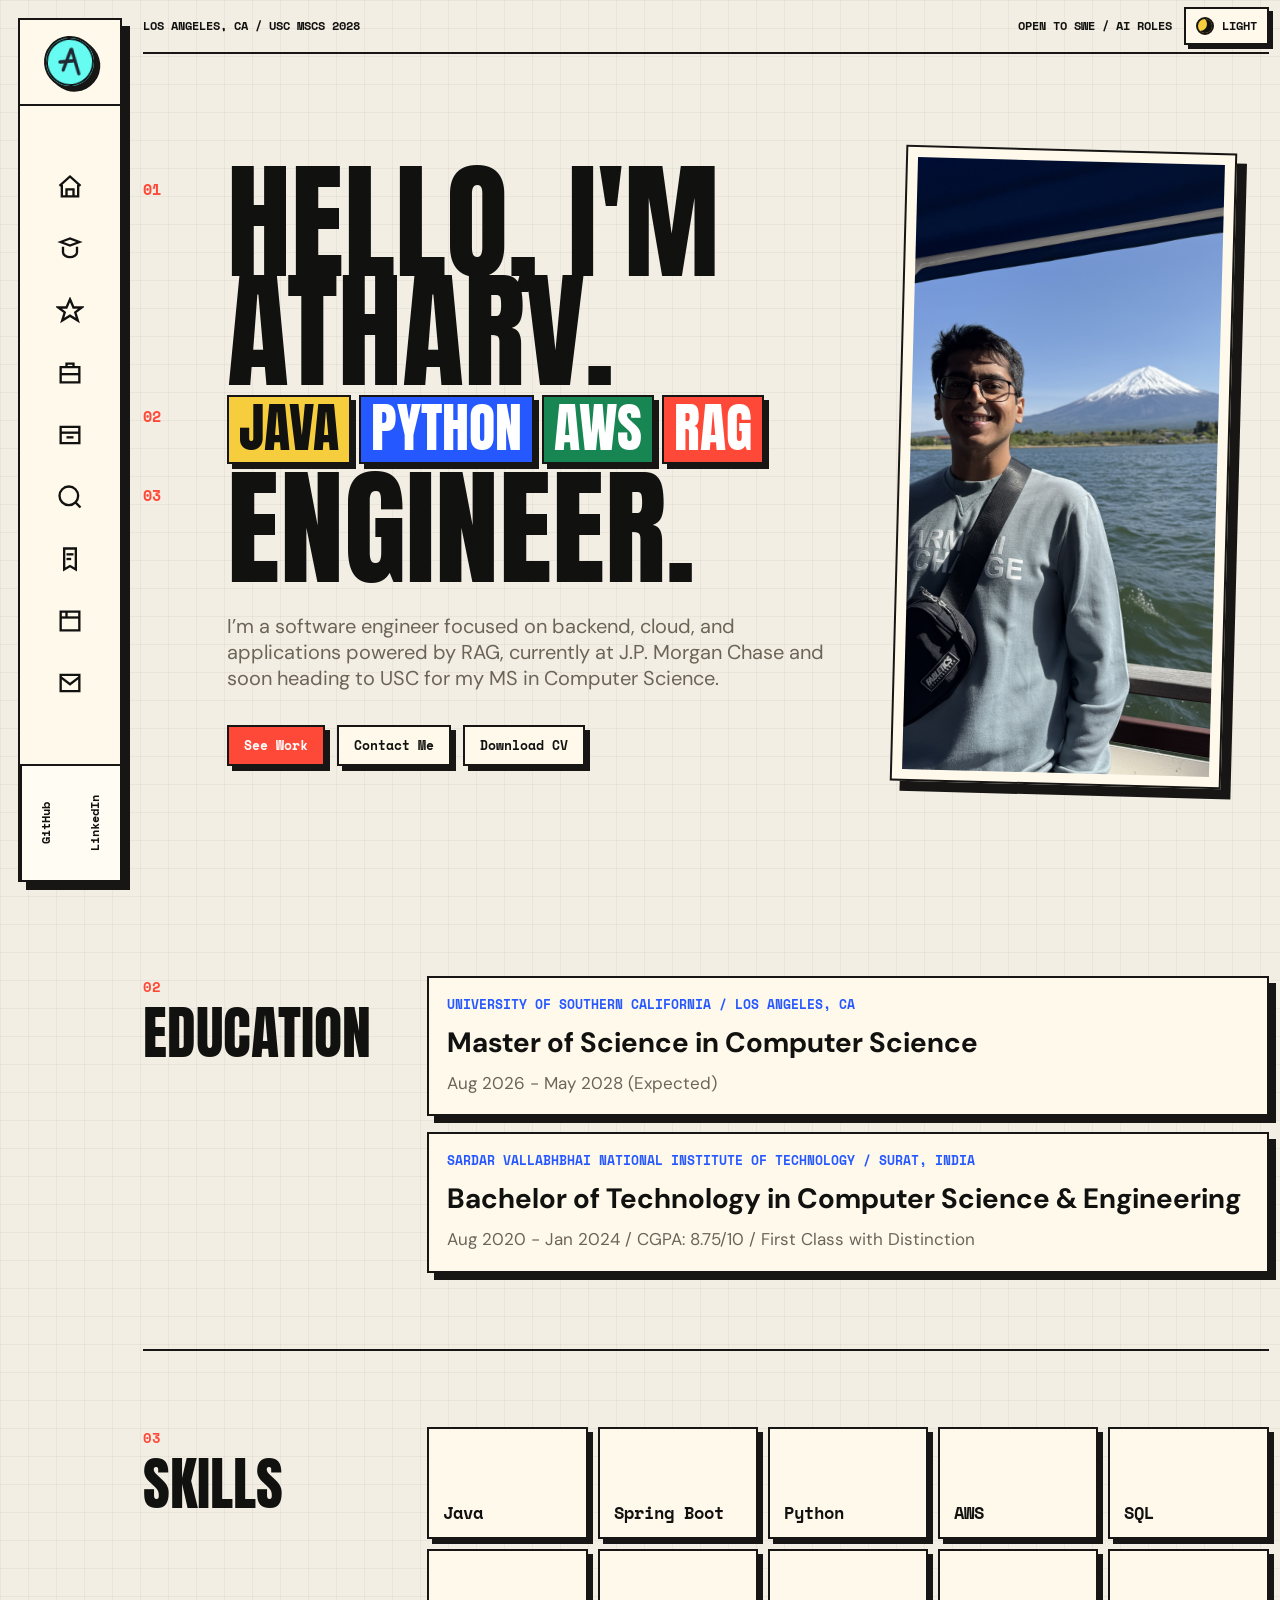
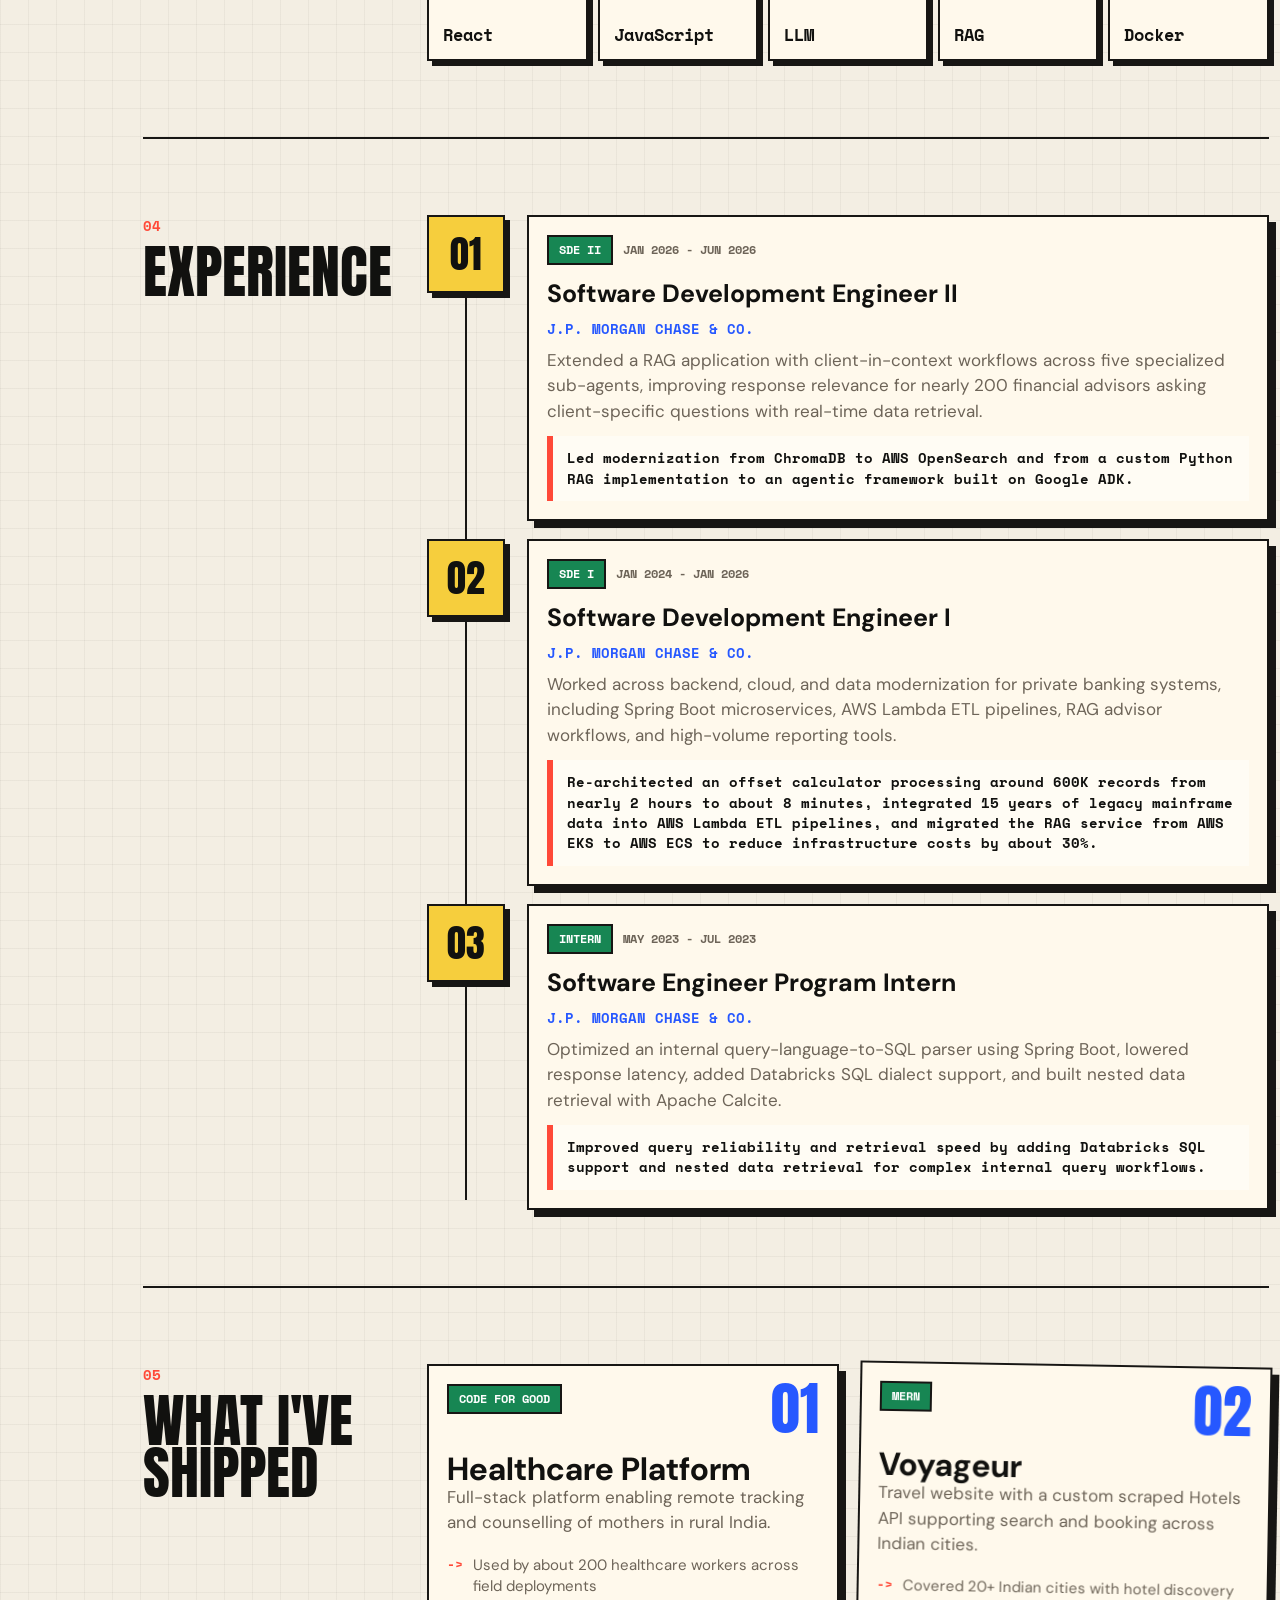
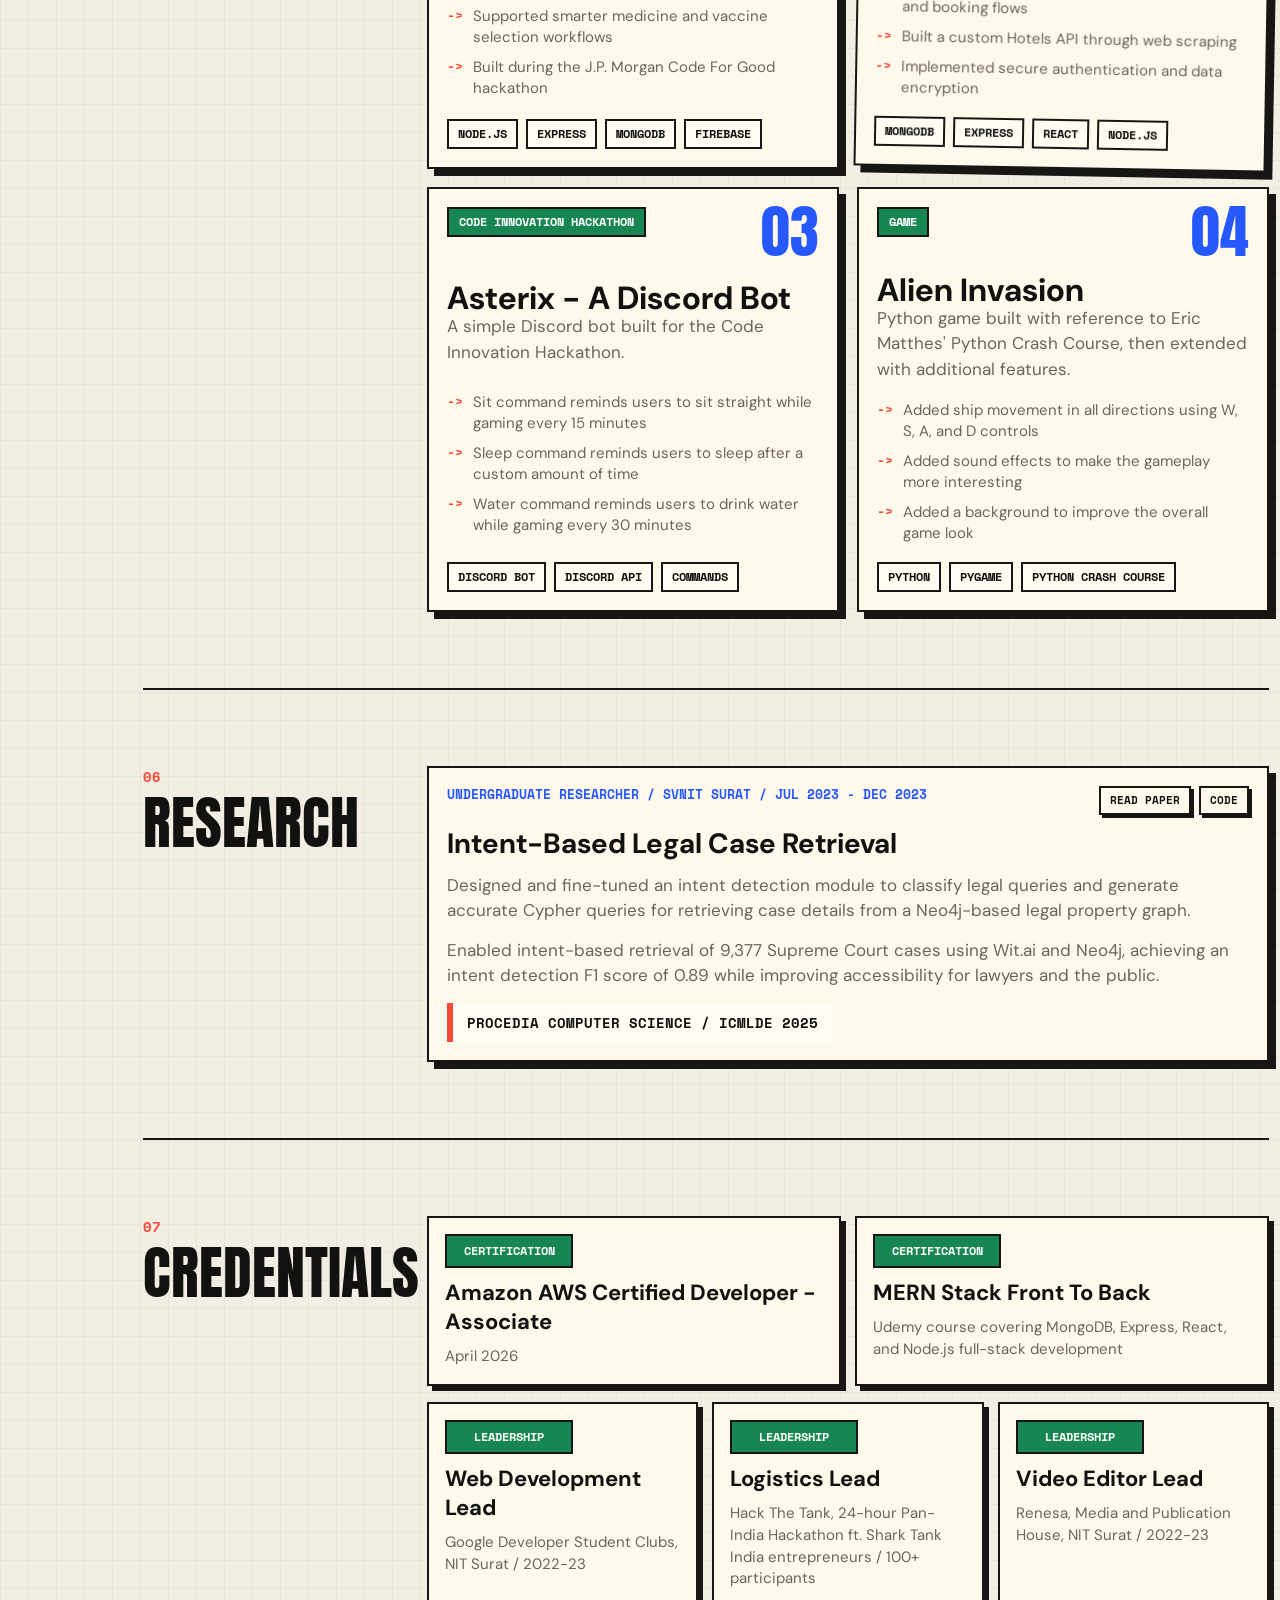
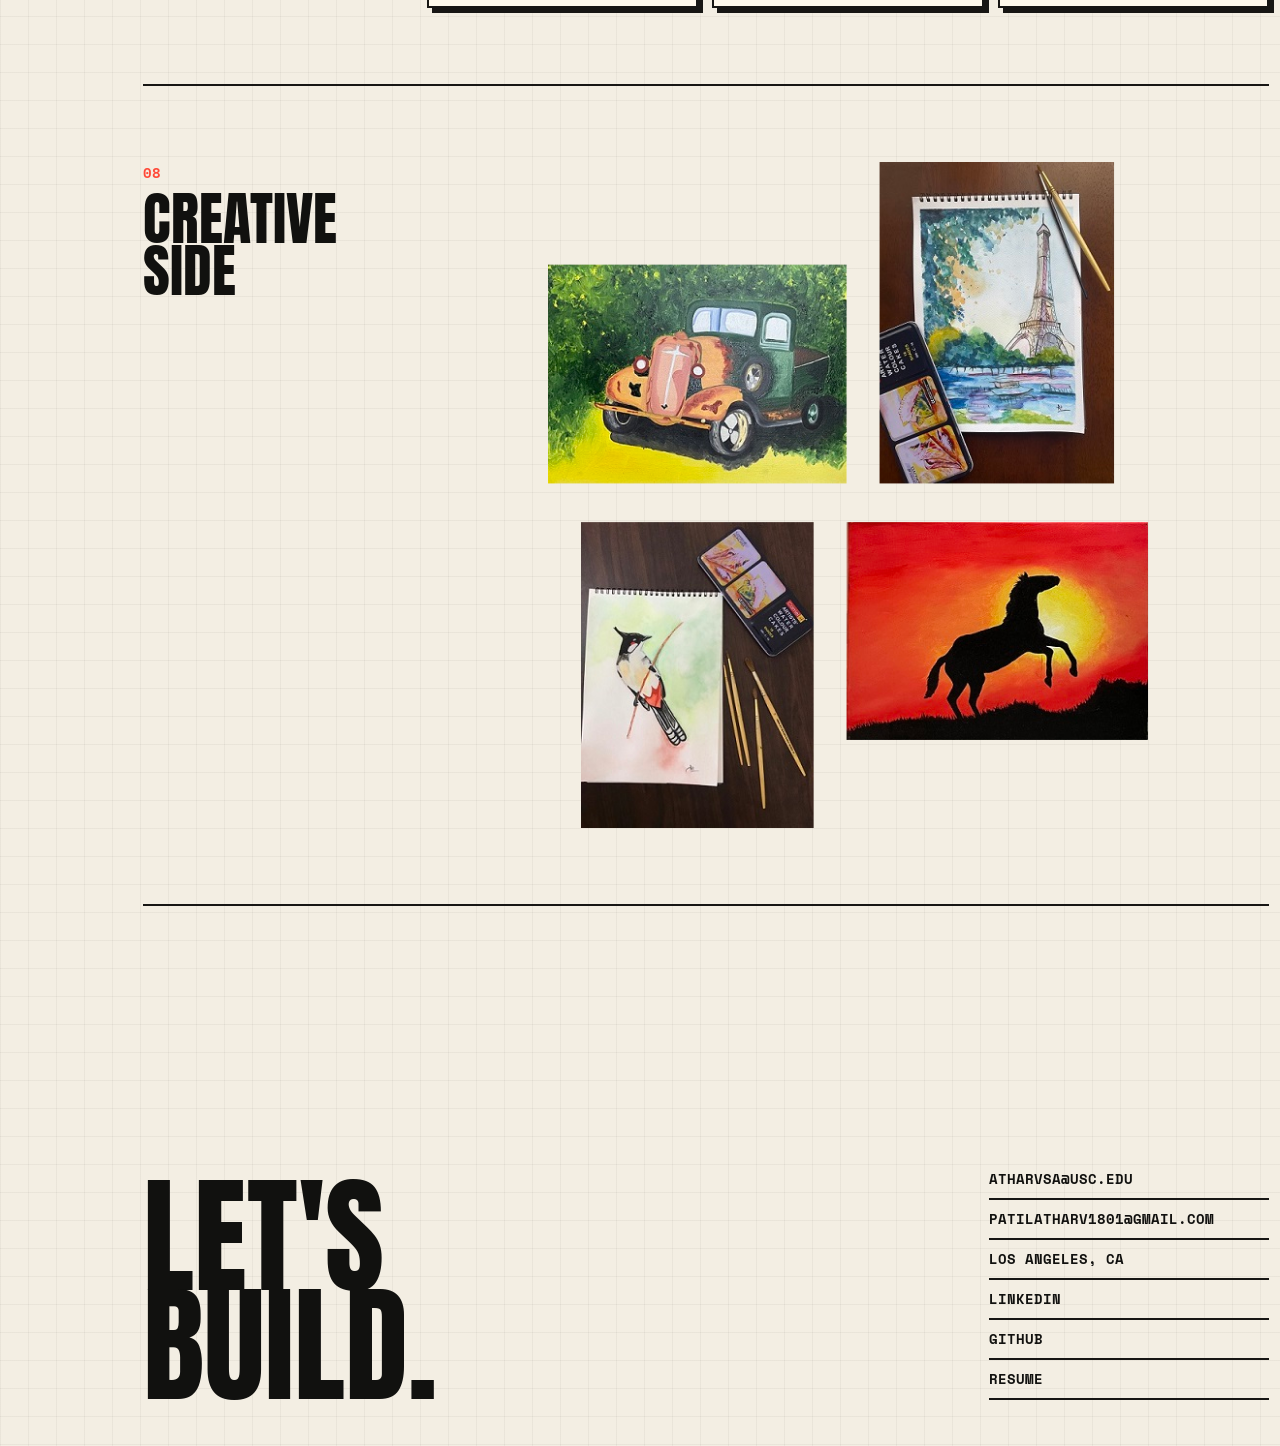
==== commit 8c8fcd36: "Update portfolio hero intro" ====
--- a/prototype/porfolio-v2-prototype.html
+++ b/prototype/porfolio-v2-prototype.html
@@ -859,7 +859,7 @@
           <small>03</small>
           <h1>Engineer.</h1>
         </div>
-        <p class="lede">I’m a software engineer who enjoys turning messy systems into clean, reliable tools, especially across backend, cloud, and RAG-powered applications.</p>
+        <p class="lede">I’m a software engineer focused on backend, cloud, and applications powered by RAG, currently at J.P. Morgan Chase and soon heading to USC for my MS in Computer Science.</p>
         <div class="actions">
           <a class="btn primary" href="#experience">See Work</a>
           <a class="btn" href="#contact">Contact Me</a>
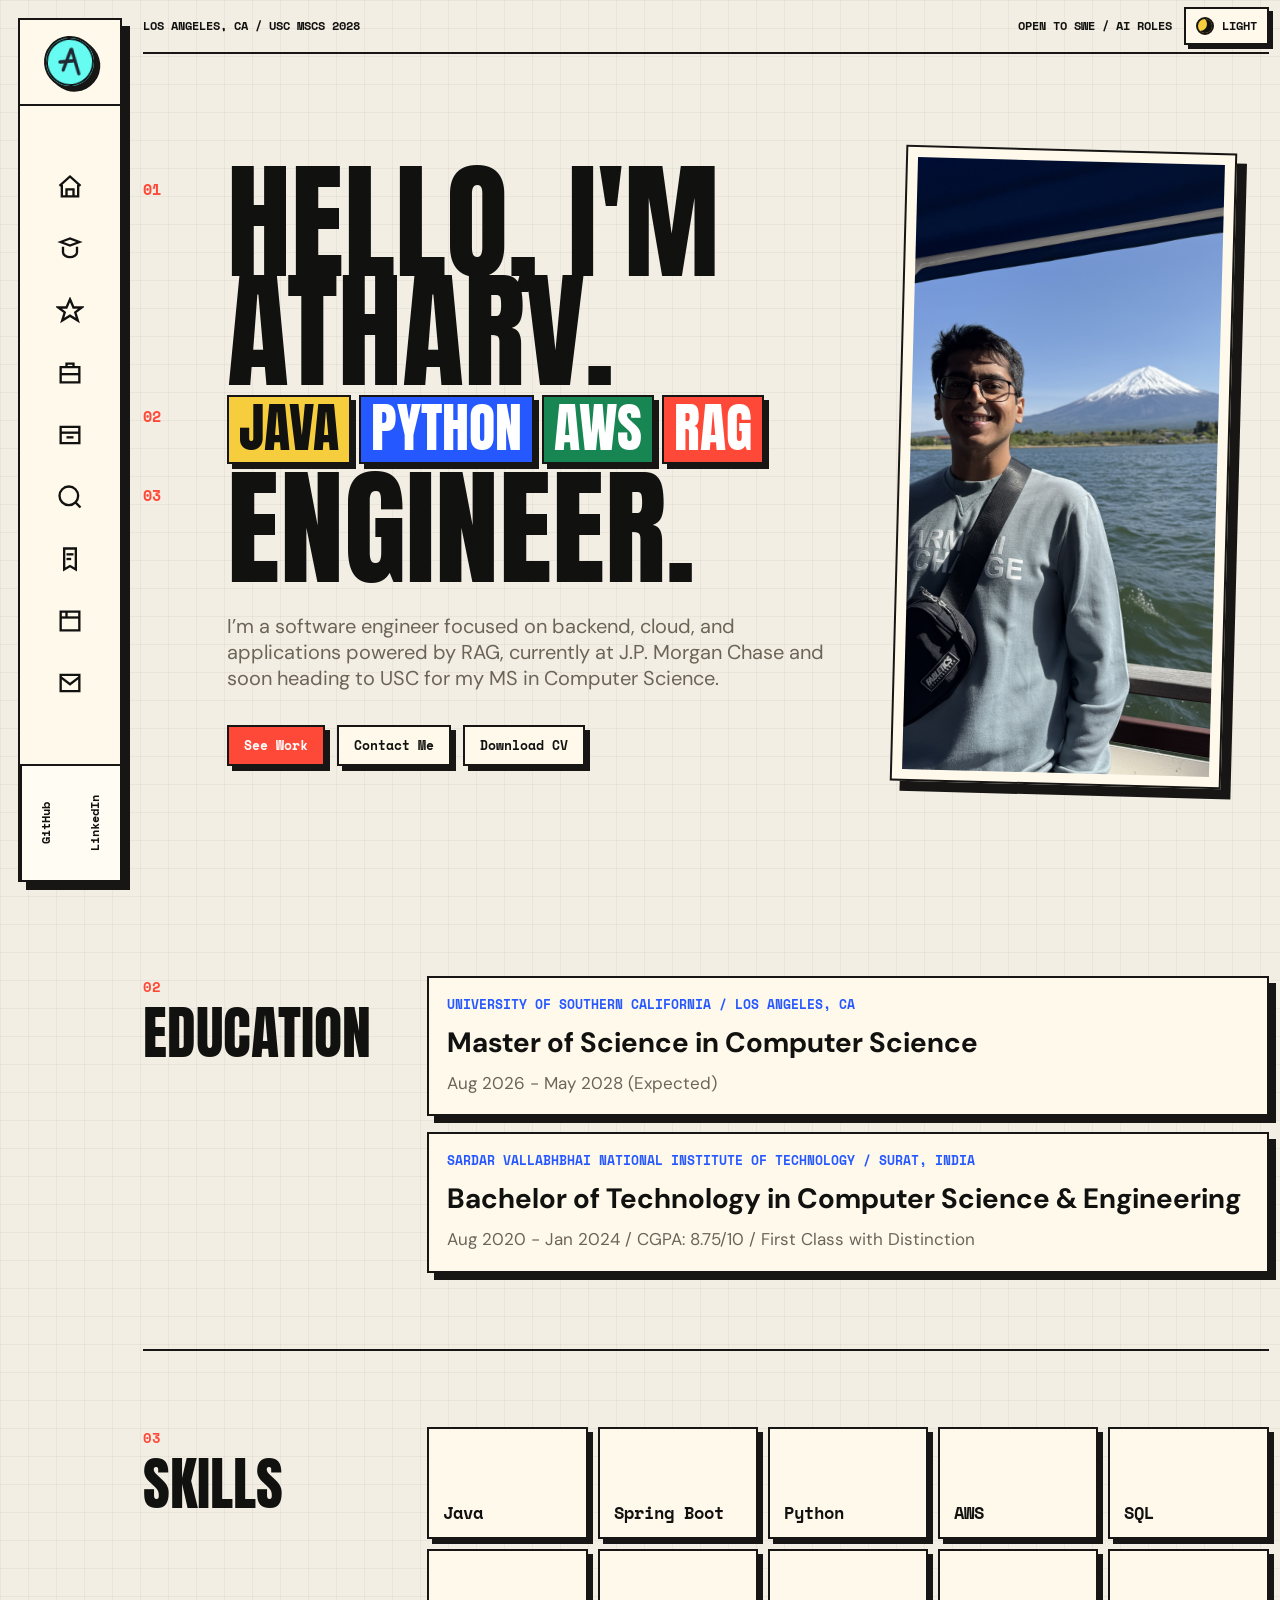
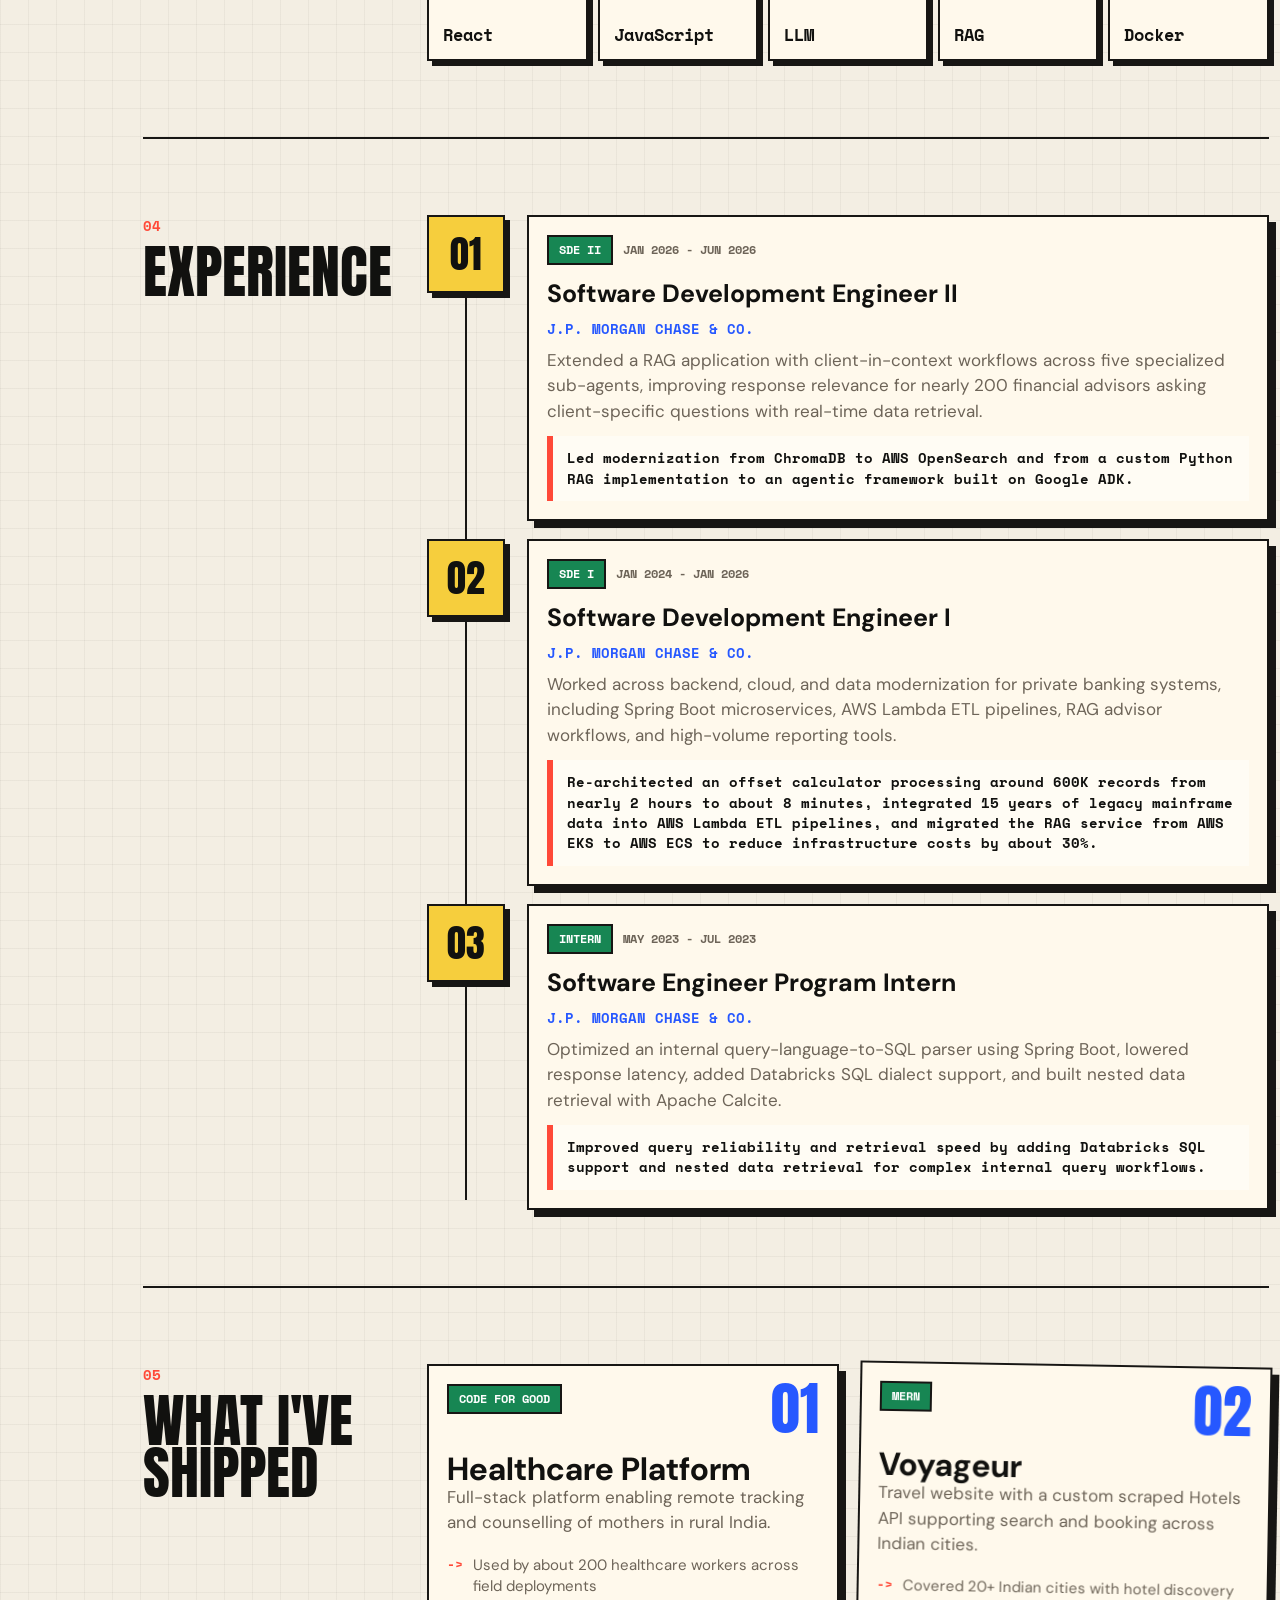
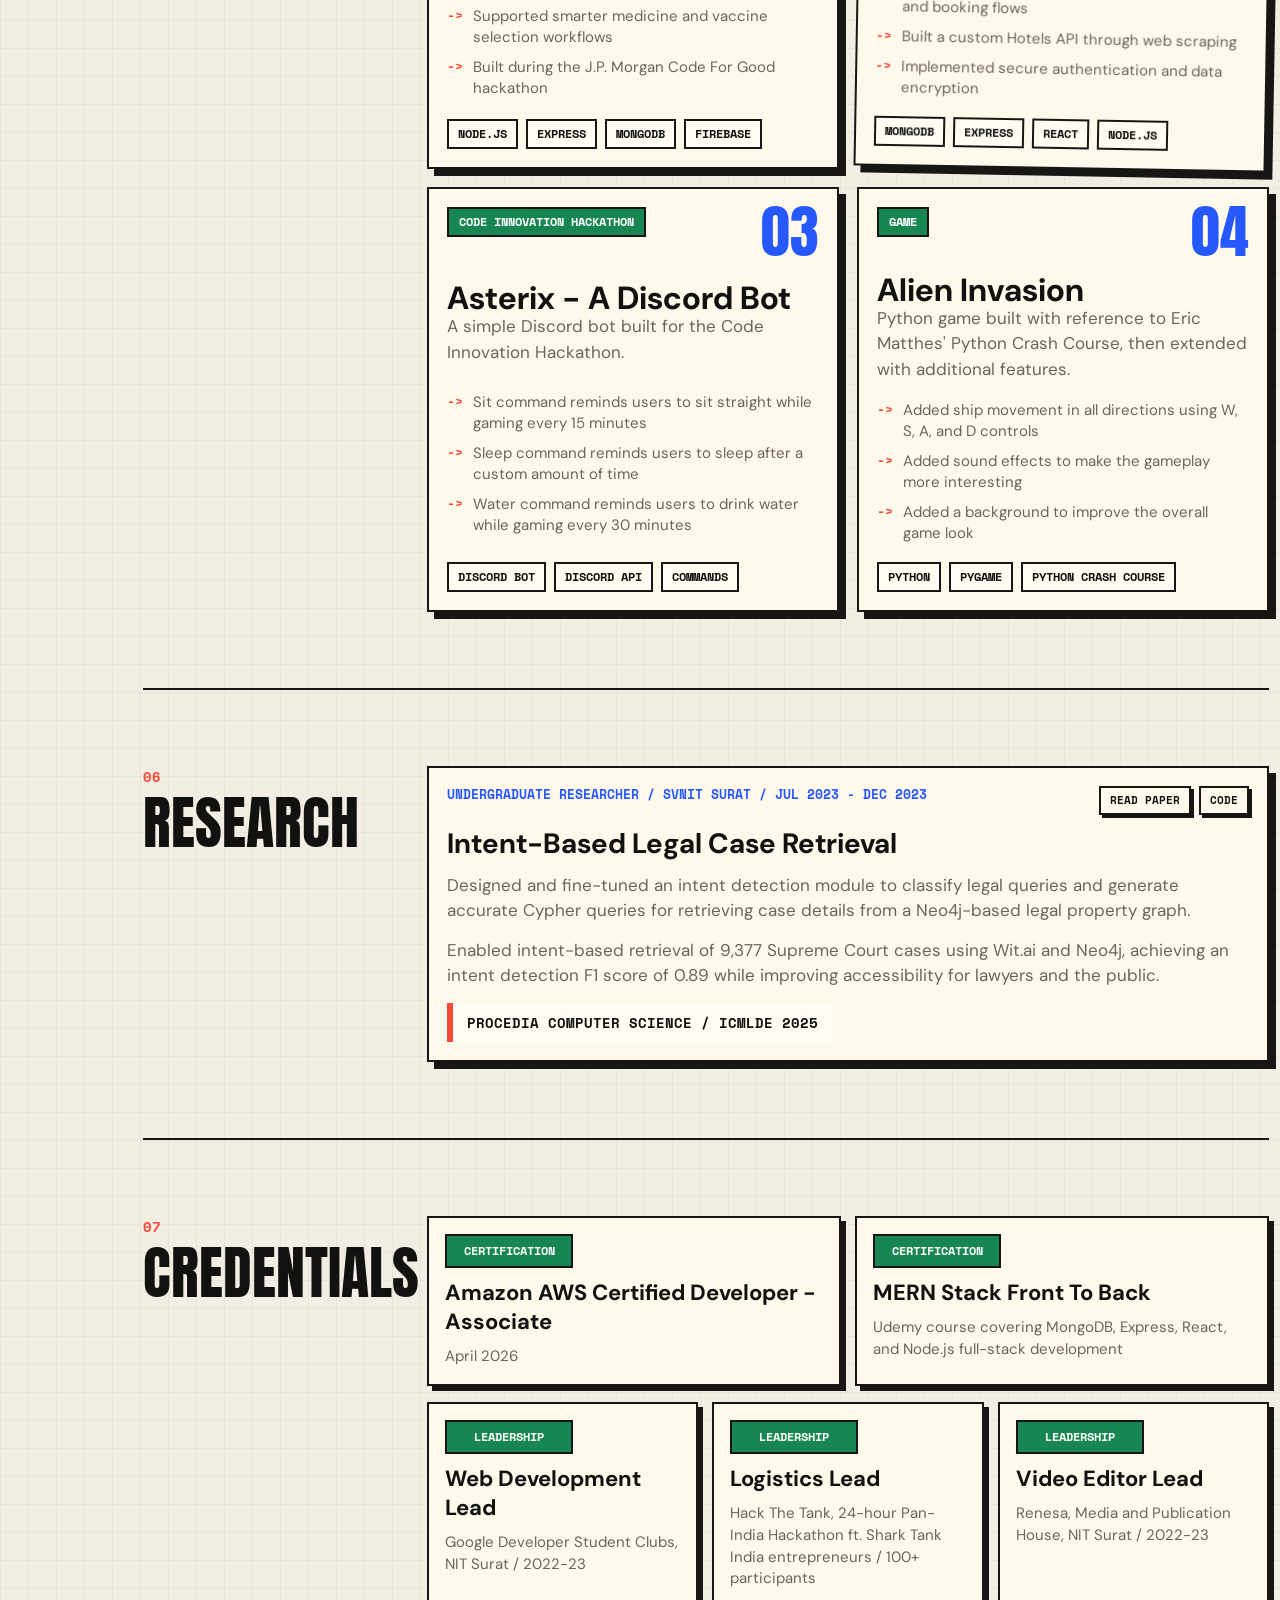
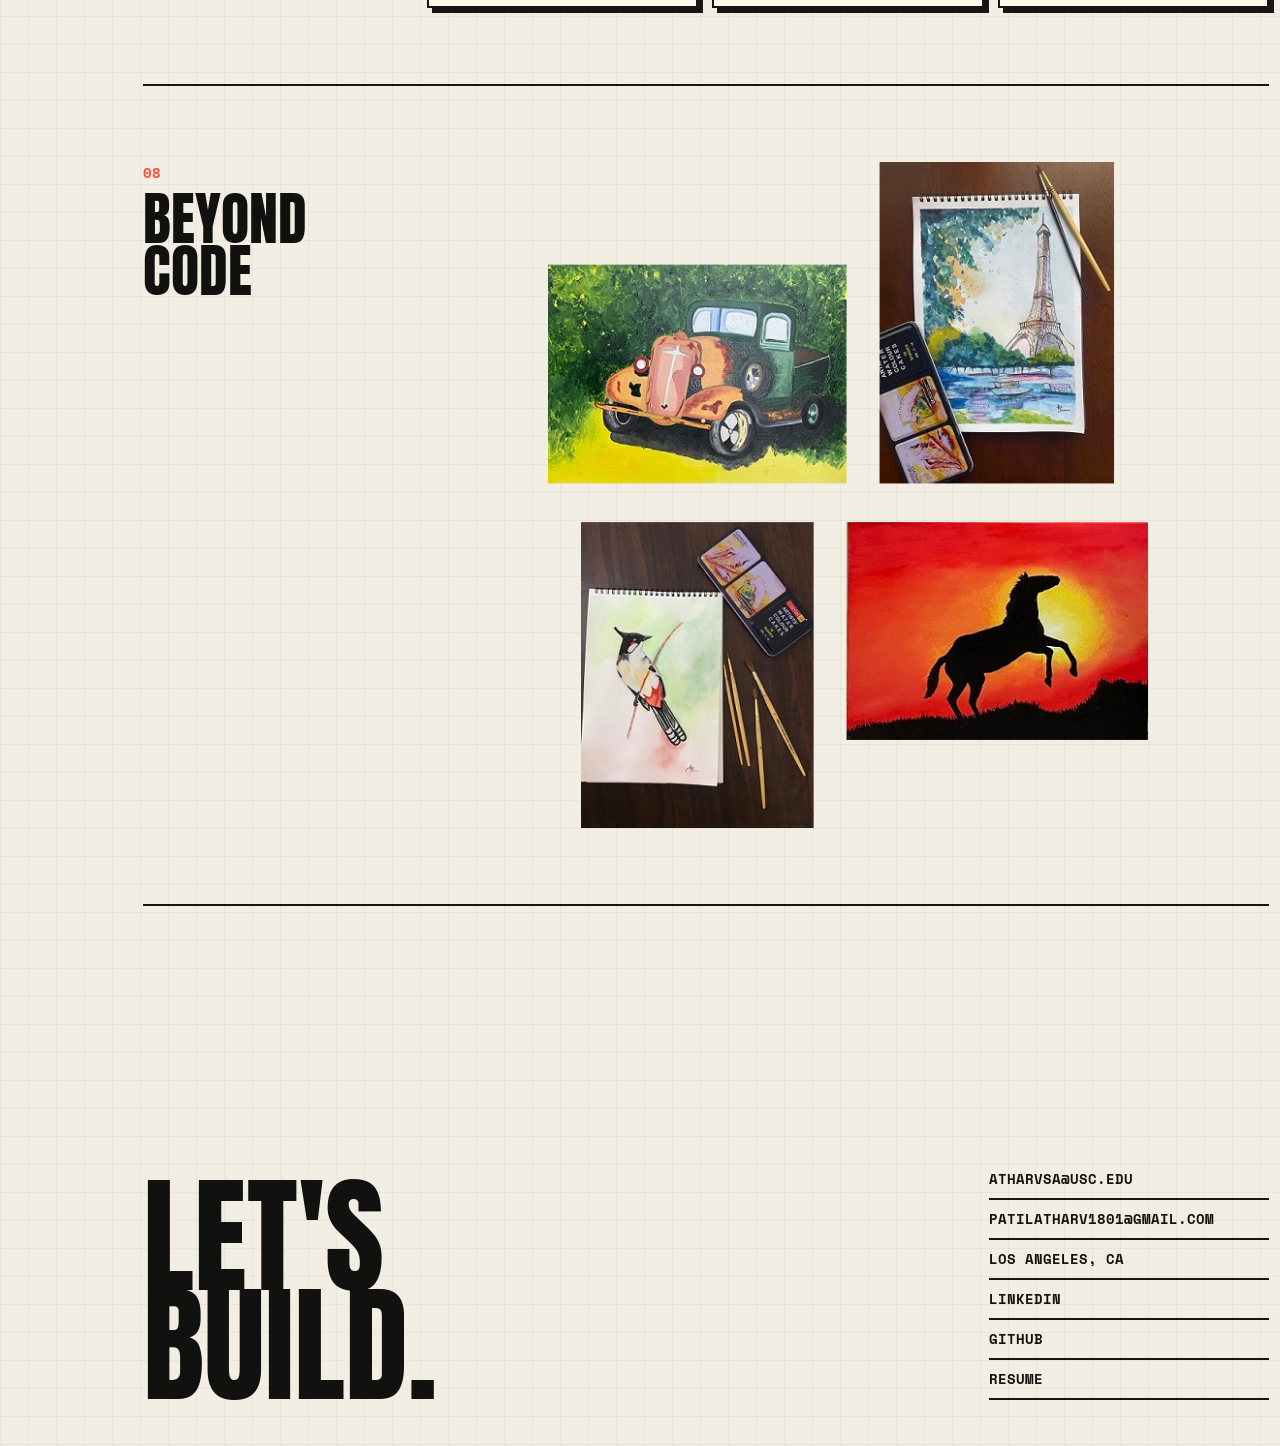
==== commit 74aa410c: "Rename creative section" ====
--- a/prototype/porfolio-v2-prototype.html
+++ b/prototype/porfolio-v2-prototype.html
@@ -3,7 +3,9 @@
 <head>
   <meta charset="UTF-8">
   <meta name="viewport" content="width=device-width, initial-scale=1">
-  <title>Atharv Sandeep Patil - Portfolio Prototype</title>
+  <title>Atharv's Portfolio</title>
+  <link rel="icon" type="image/png" sizes="32x32" href="../favicon.png">
+  <link rel="apple-touch-icon" sizes="180x180" href="../apple-touch-icon.png">
   <link rel="preconnect" href="https://fonts.googleapis.com">
   <link rel="preconnect" href="https://fonts.gstatic.com" crossorigin>
   <link href="https://fonts.googleapis.com/css2?family=Anton&family=DM+Sans:wght@400;500;700&family=Space+Mono:wght@400;700&display=swap" rel="stylesheet">
@@ -813,9 +815,9 @@
         <svg viewBox="0 0 24 24" fill="none" stroke="currentColor"><path d="M7 3h10v18l-5-3-5 3z"/><path d="M9 8h6"/><path d="M9 12h4"/></svg>
         <span class="rail-label">Credentials</span>
       </a>
-      <a href="#creative" aria-label="Creative Side">
+      <a href="#creative" aria-label="Beyond Code">
         <svg viewBox="0 0 24 24" fill="none" stroke="currentColor"><path d="M4 4h16v16H4z"/><path d="M4 9h16"/><path d="M9 4v5"/></svg>
-        <span class="rail-label">Creative Side</span>
+        <span class="rail-label">Beyond Code</span>
       </a>
       <a href="#contact" aria-label="Contact">
         <svg viewBox="0 0 24 24" fill="none" stroke="currentColor"><path d="M4 5h16v14H4z"/><path d="M4 7l8 6 8-6"/></svg>
@@ -1094,7 +1096,7 @@
     </section>
 
     <section id="creative" class="section wrap">
-      <aside class="section-title"><small>08</small><h2>Creative Side</h2></aside>
+      <aside class="section-title"><small>08</small><h2>Beyond Code</h2></aside>
       <figure class="creative-showcase">
         <img src="../images/creative-side.png" alt="Atharv creative side showcase">
       </figure>
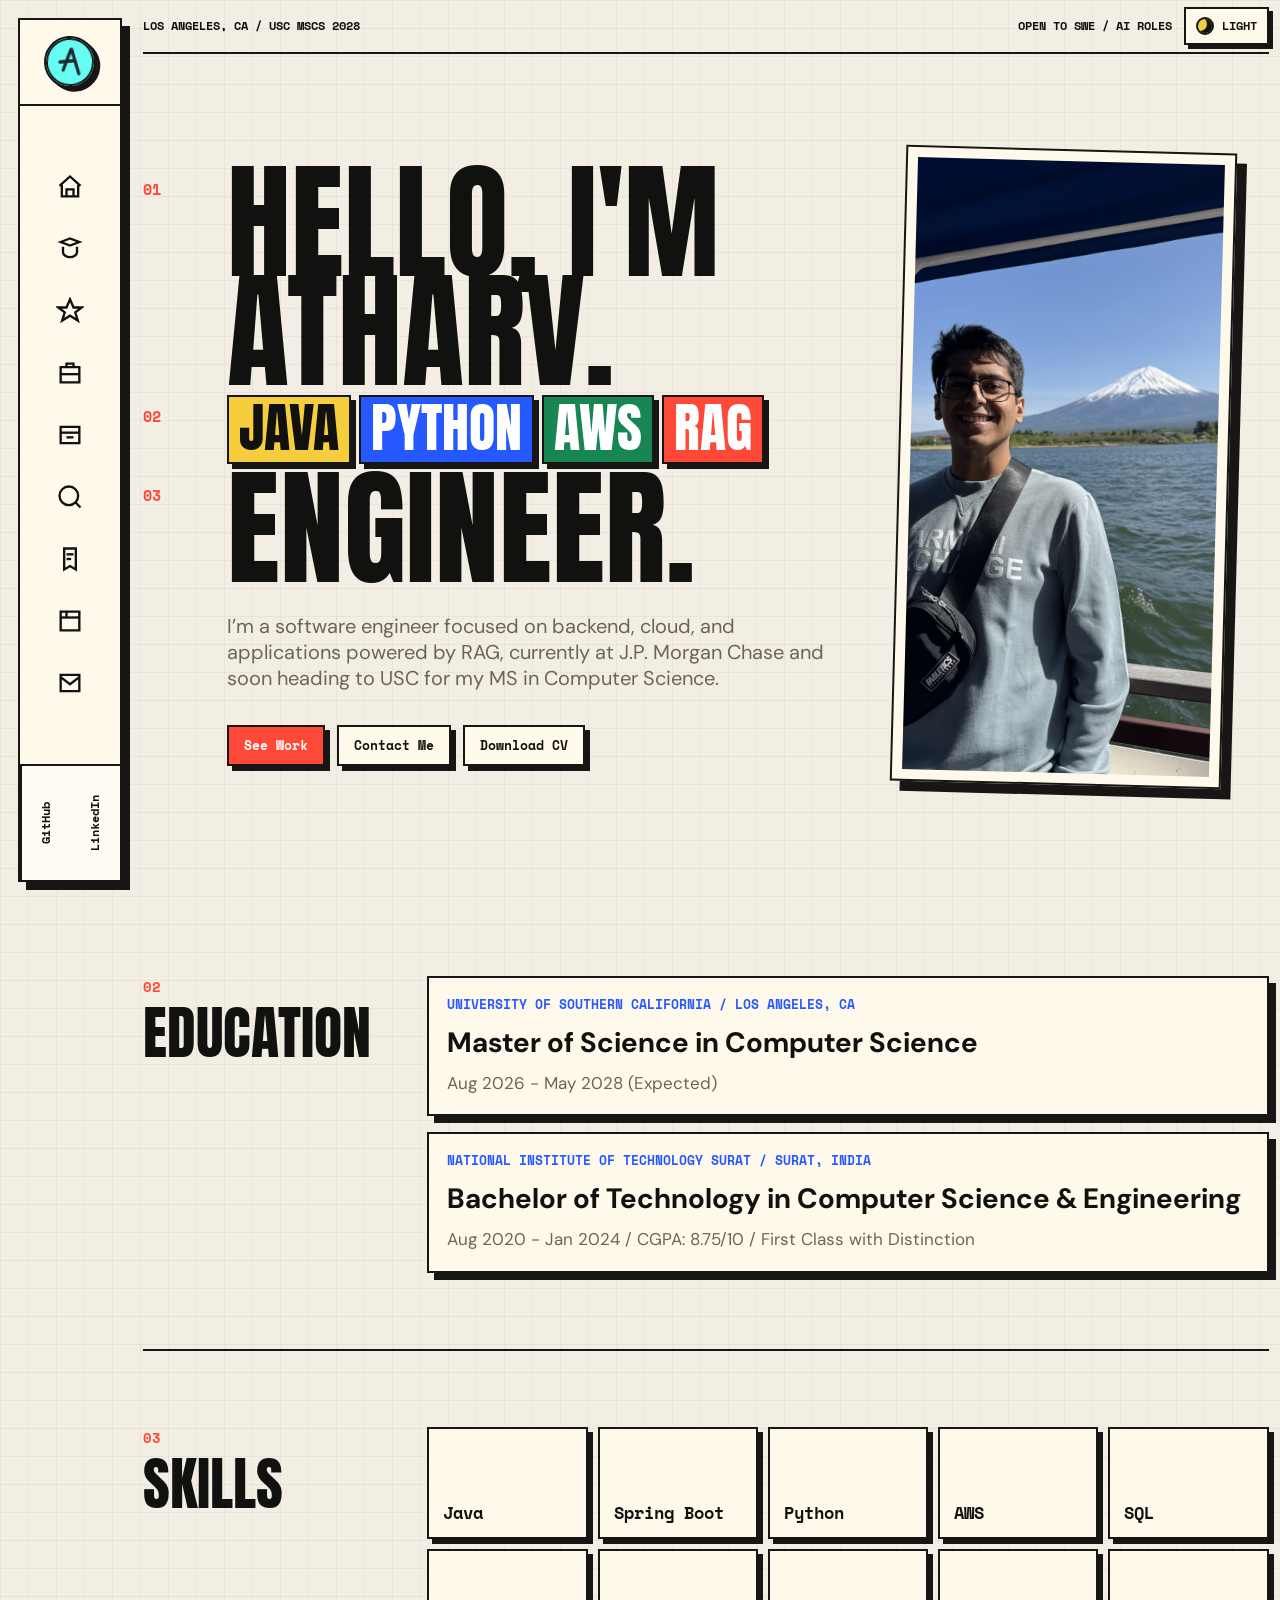
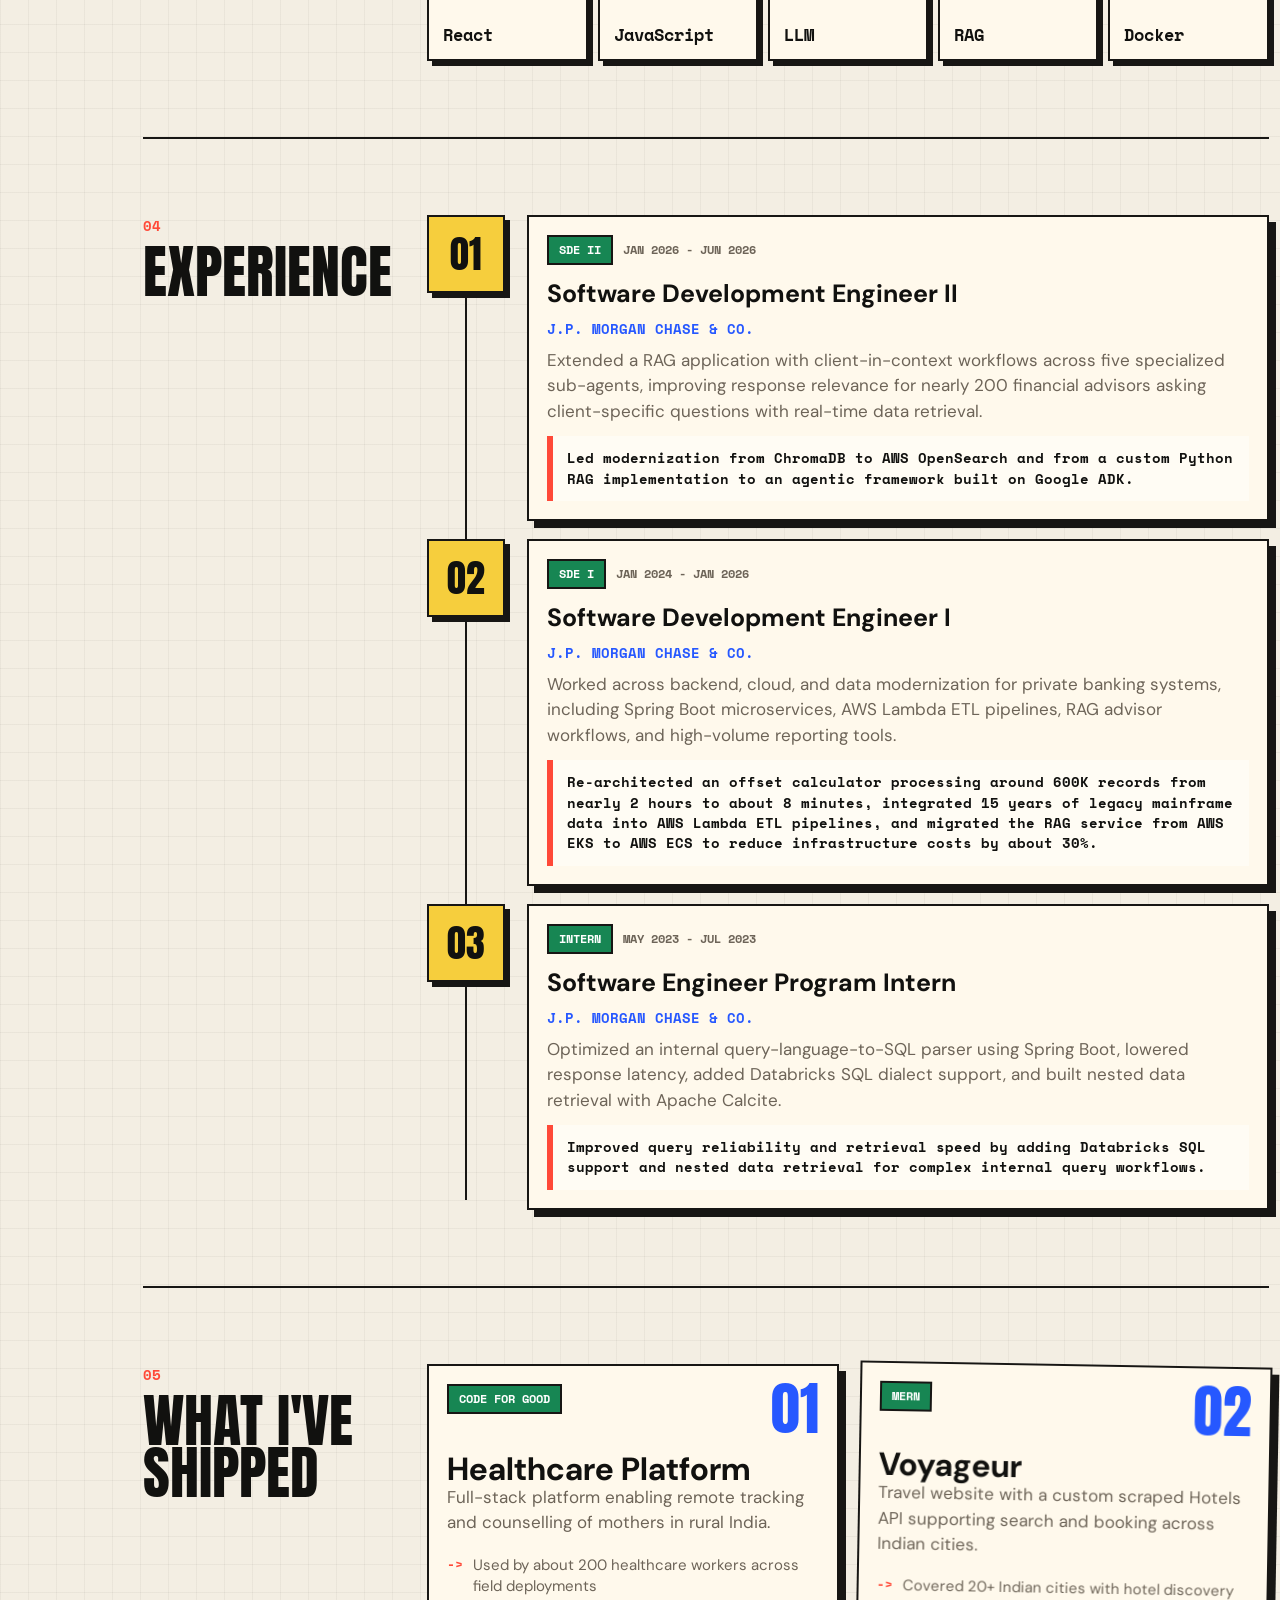
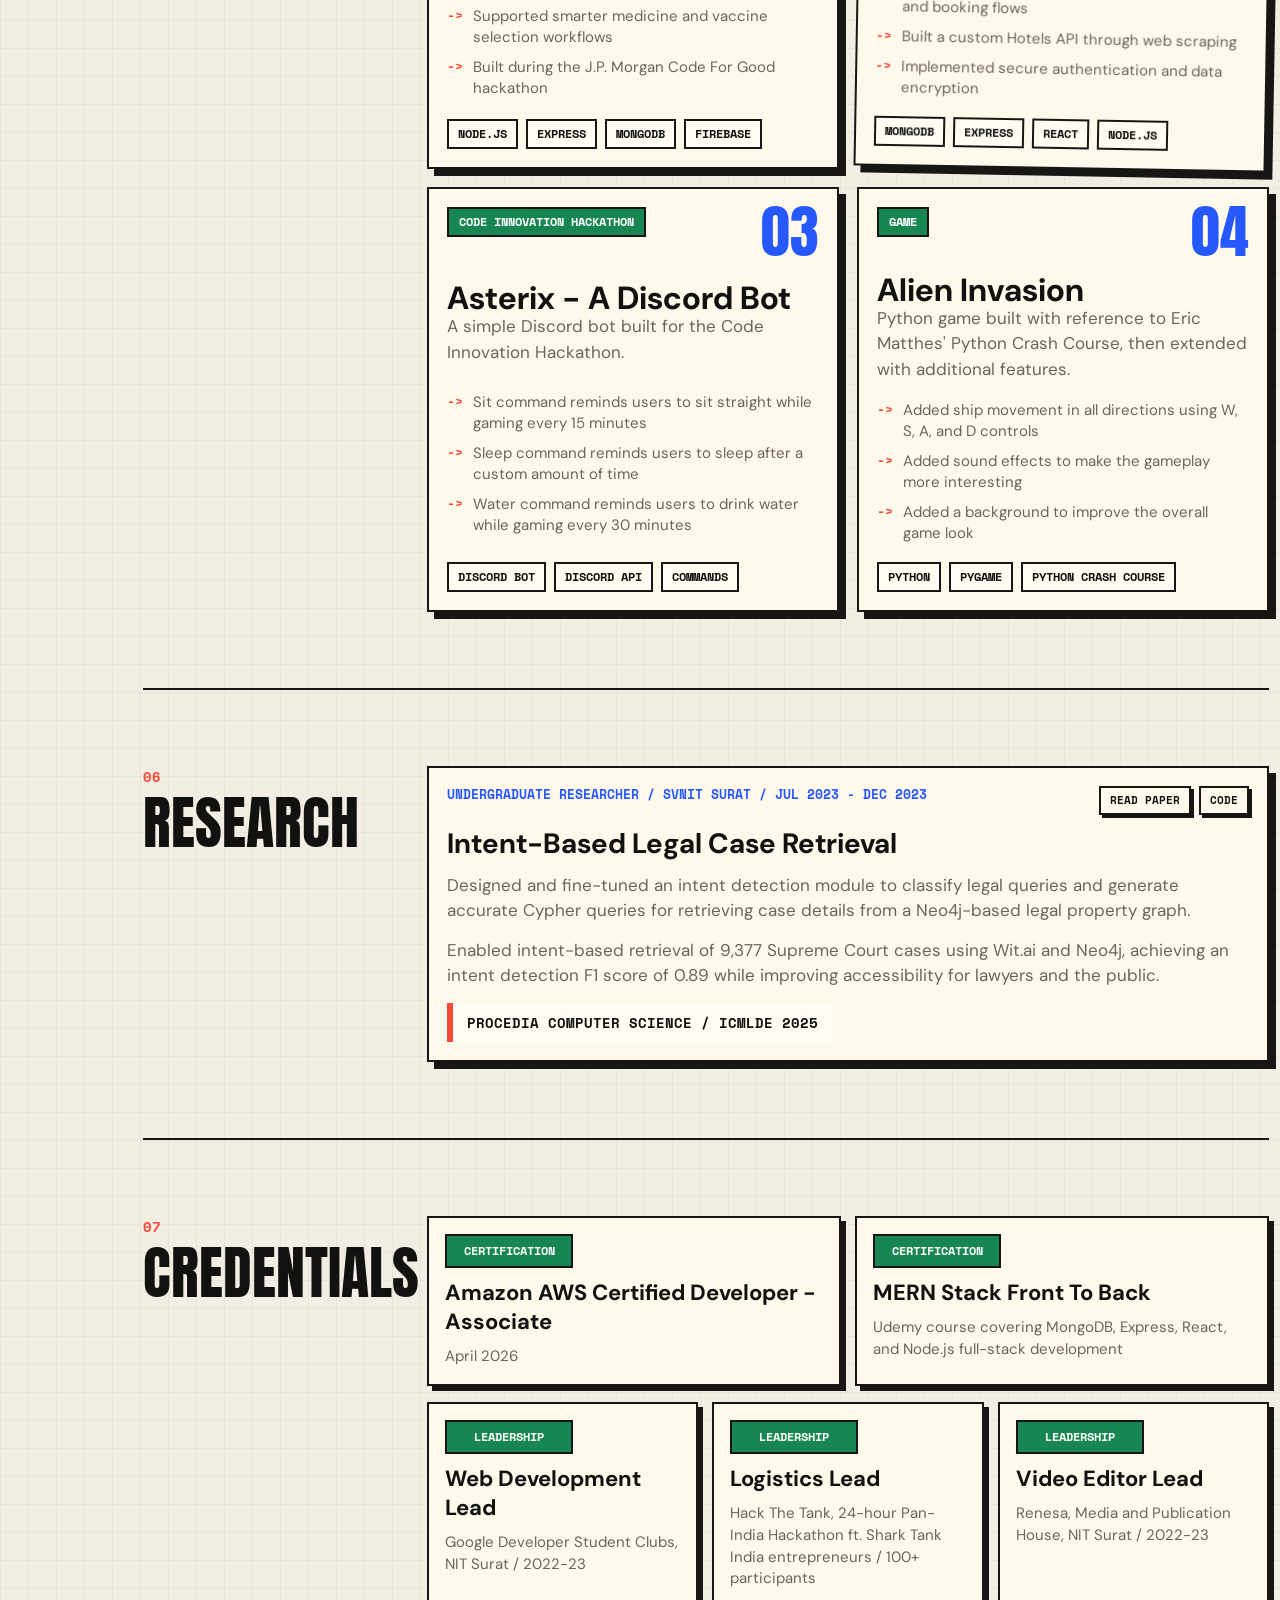
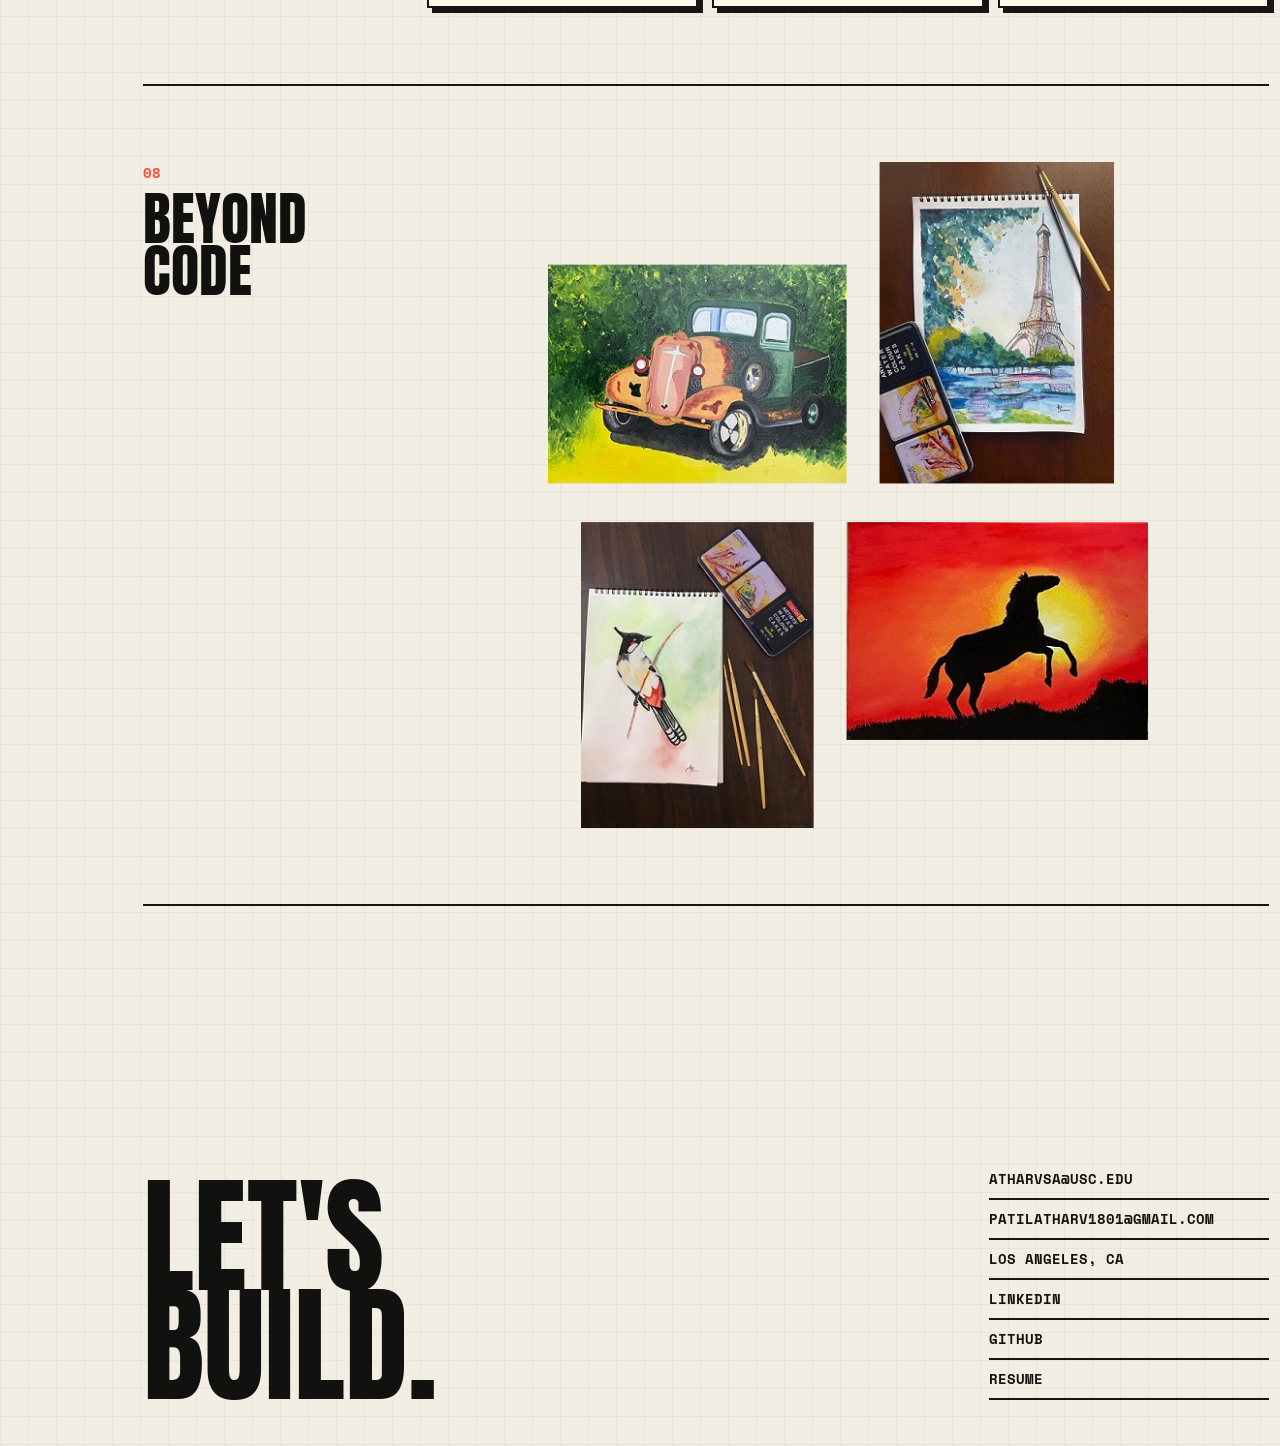
==== commit 39101932: "Update undergraduate college name" ====
--- a/prototype/porfolio-v2-prototype.html
+++ b/prototype/porfolio-v2-prototype.html
@@ -882,7 +882,7 @@
           <p>Aug 2026 - May 2028 (Expected)</p>
         </article>
         <article class="education-card">
-          <div class="education-meta">Sardar Vallabhbhai National Institute of Technology / Surat, India</div>
+          <div class="education-meta">National Institute of Technology Surat / Surat, India</div>
           <h3>Bachelor of Technology in Computer Science & Engineering</h3>
           <p>Aug 2020 - Jan 2024 / CGPA: 8.75/10 / First Class with Distinction</p>
         </article>
